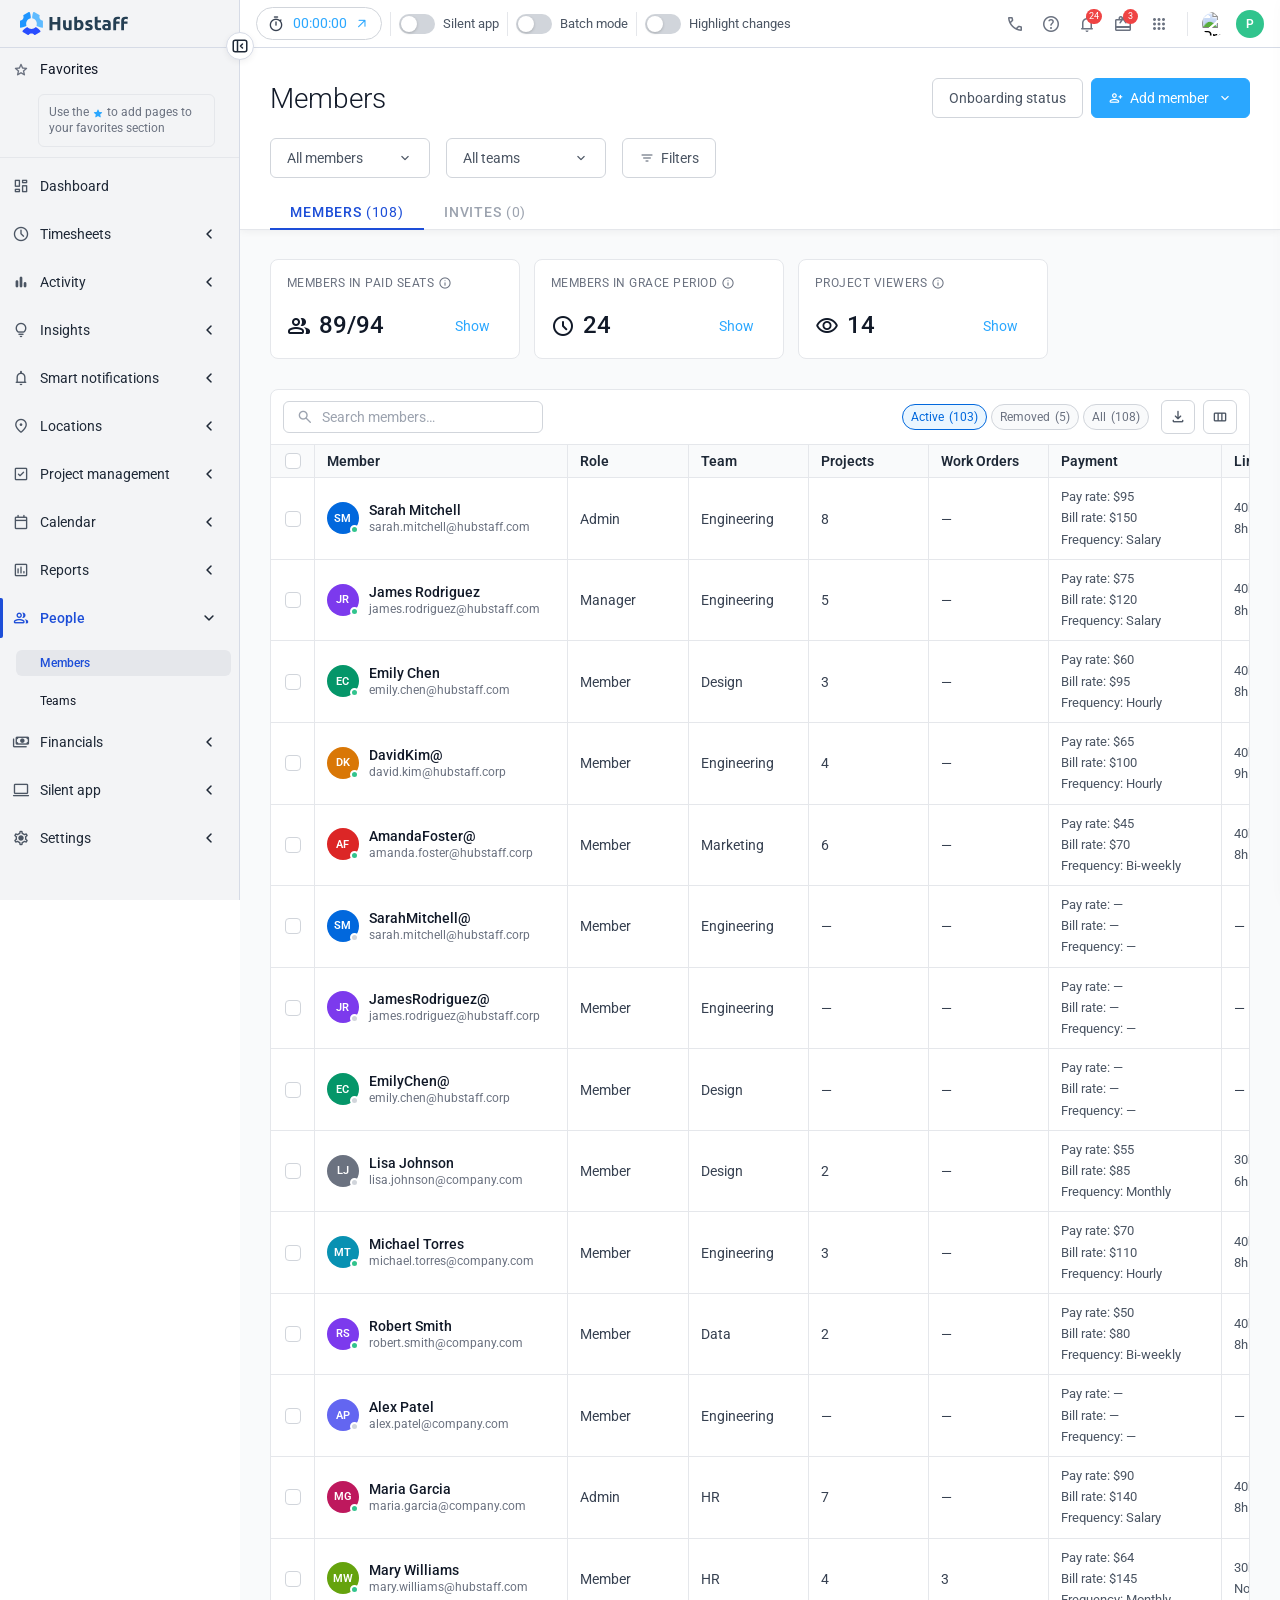
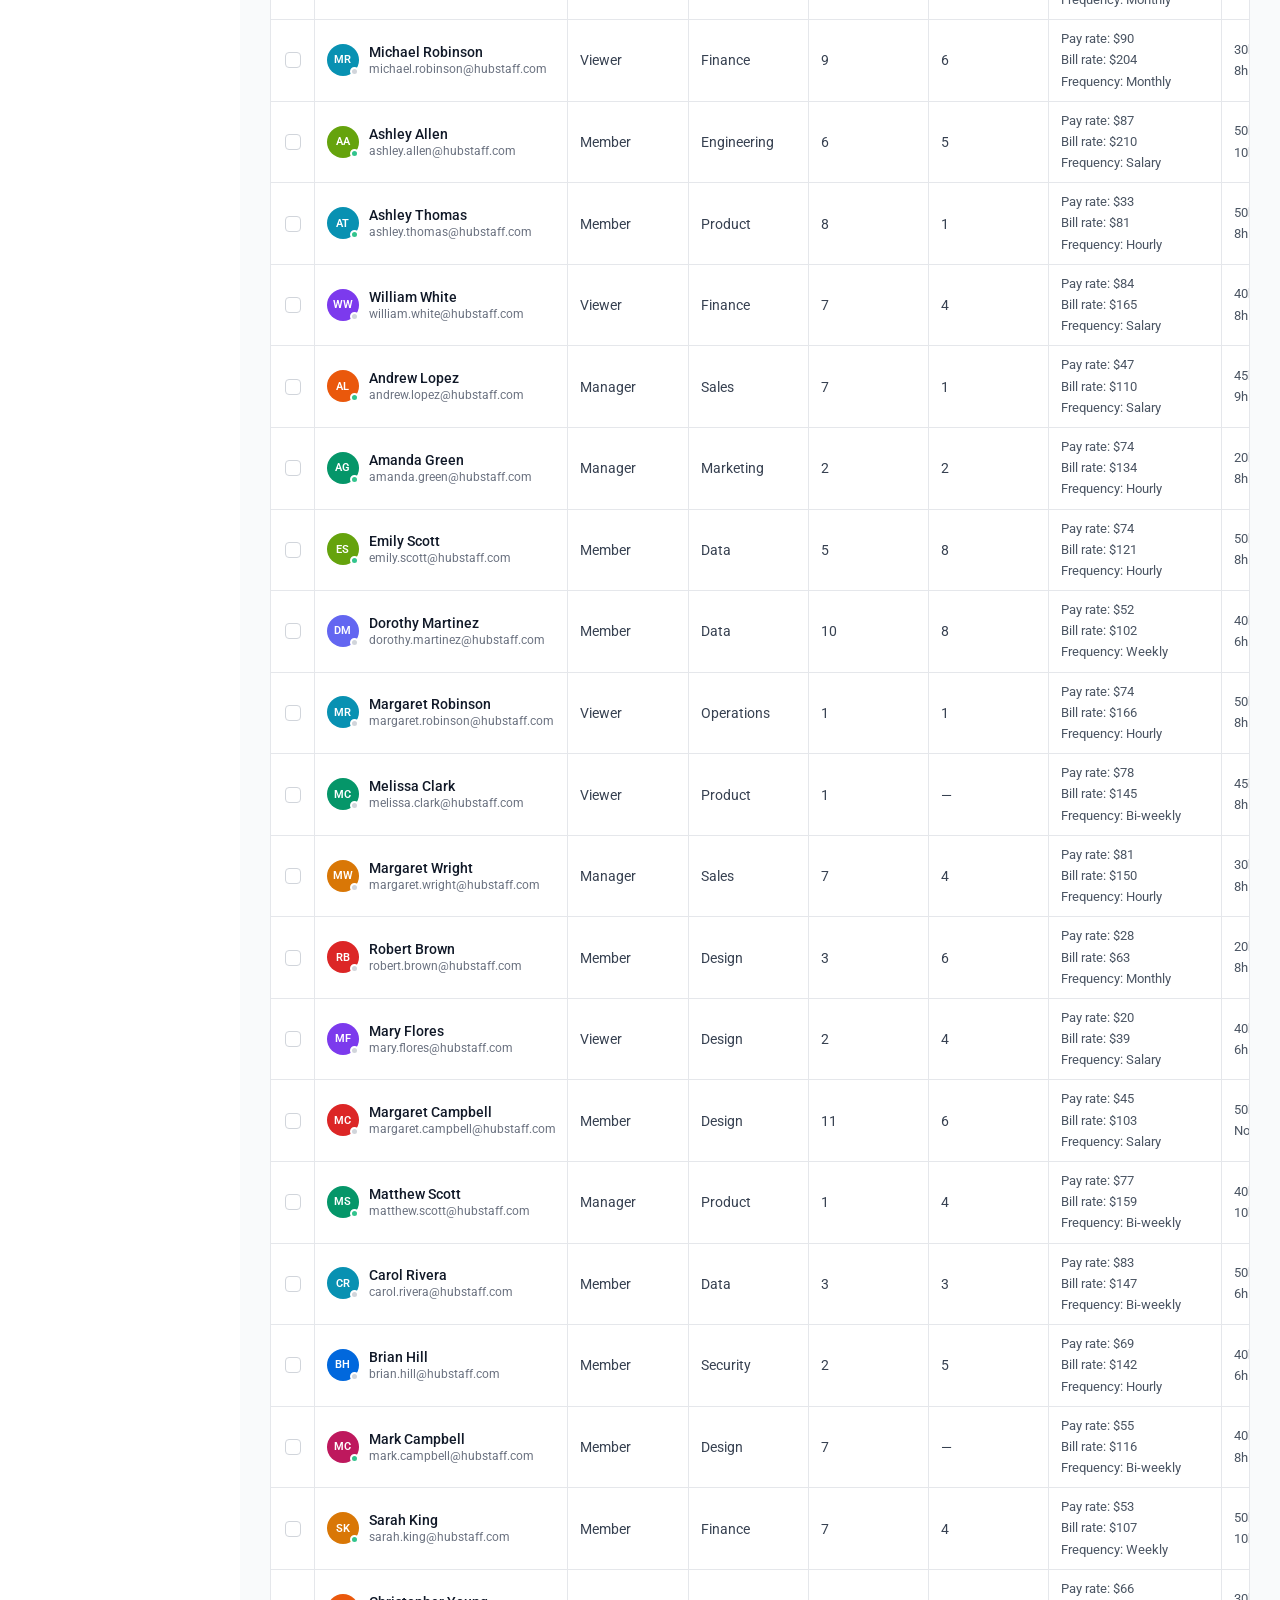
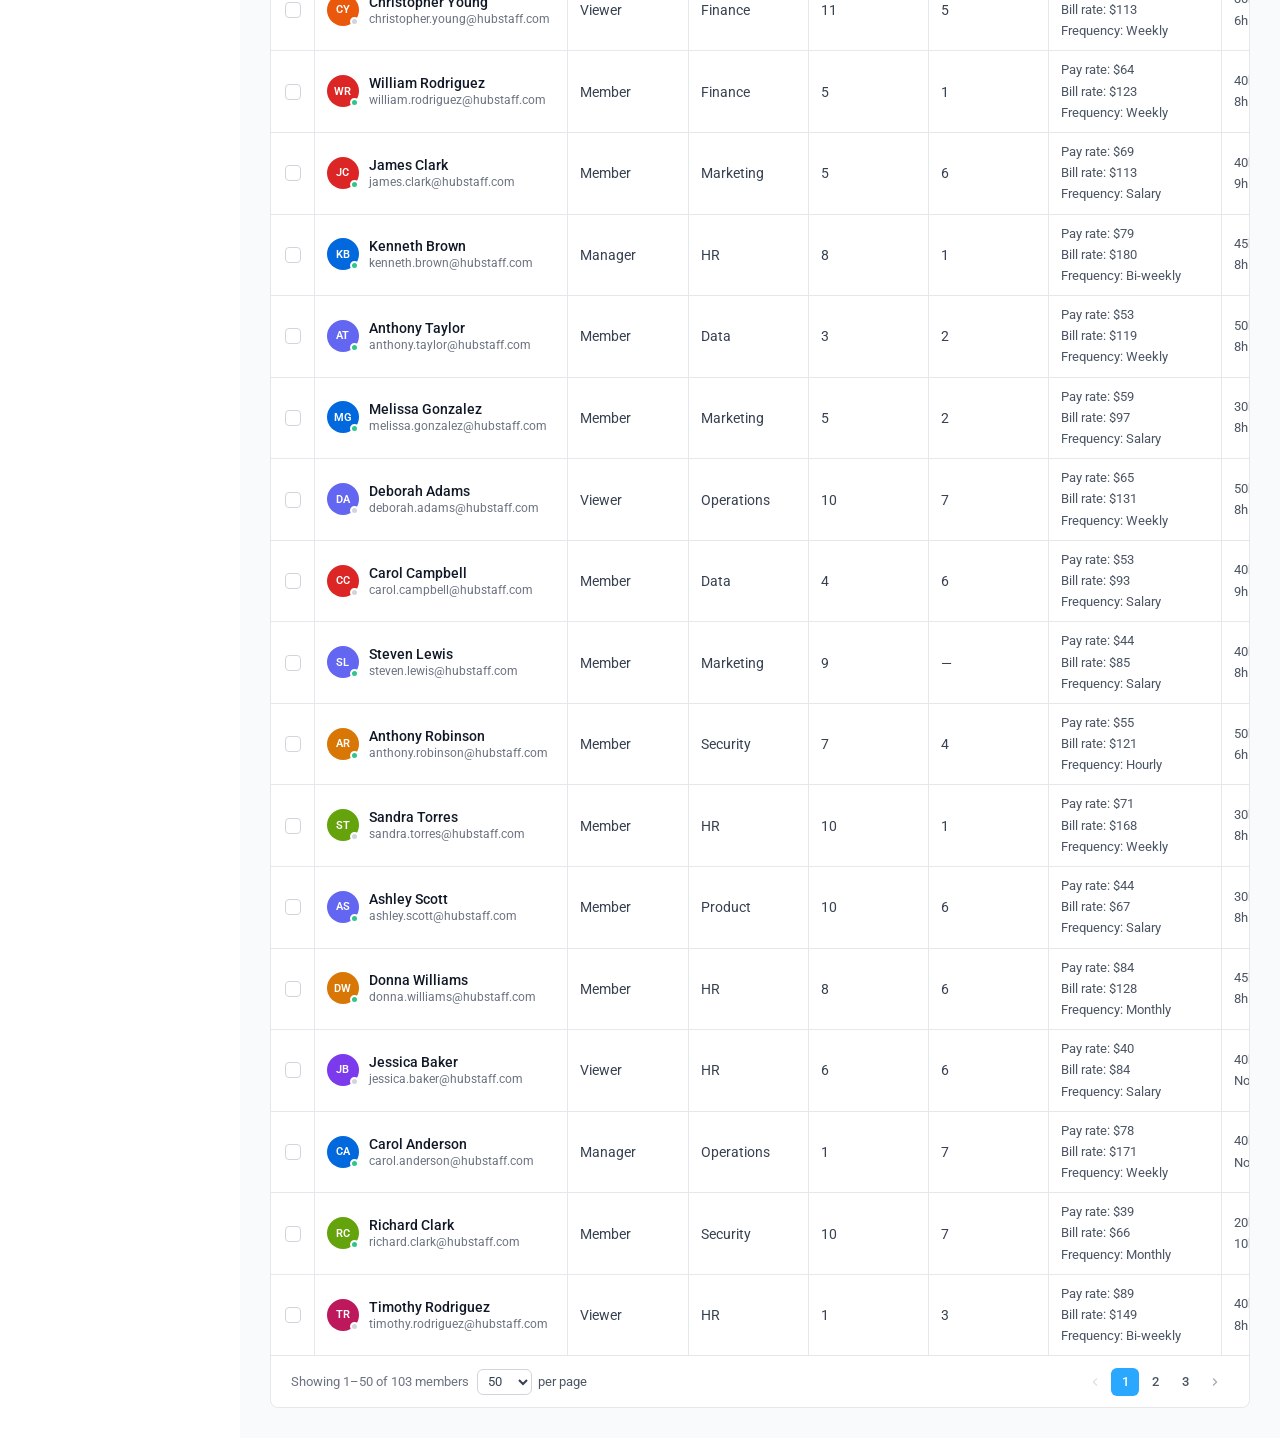
==== mockup/index.html @ 148cf166 "changed summary cards, added batch actions Co-Authored-By: Claude Sonnet 4.6 <noreply@anthropic.com>" ====
<!DOCTYPE html>
<html lang="en">
<head>
  <meta charset="UTF-8" />
  <meta name="viewport" content="width=device-width, initial-scale=1.0" />
  <title>Members — Hubstaff</title>

  <link rel="preconnect" href="https://fonts.googleapis.com" />
  <link rel="preconnect" href="https://fonts.gstatic.com" crossorigin />
  <link href="https://fonts.googleapis.com/css2?family=Roboto:wght@300;400;500;600&display=swap" rel="stylesheet" />
  <link href="https://fonts.googleapis.com/css2?family=Material+Symbols+Rounded:opsz,wght,FILL,GRAD@24,400,0,0&display=swap" rel="stylesheet" />
  <link rel="stylesheet" href="assets/mockup.css?v=4" />
</head>
<body>

<div id="shell-content">

  <!-- ── Page header ──────────────────────────────────────────── -->
  <div class="pg-header">
    <div class="pg-header-top">
      <div>
        <h1 class="pg-title">Members</h1>
      </div>
      <div class="pg-actions-wrap">
        <div class="pg-actions">
          <button class="btn btn--ghost" data-change="Different design — uses a ghost button style (bordered, no fill) instead of a plain text link.">
            Onboarding status
          </button>
          <button class="btn btn--outline-primary" data-change="New — opens a modal to manually merge any two members into one profile.">
            <span class="material-symbols-rounded">merge</span>
            Merge member
          </button>
          <div class="add-member-wrap" id="add-member-wrap" data-change="Redesigned — Invite and Import are now grouped into a single split dropdown instead of two separate buttons.">
            <button class="btn btn--primary" id="add-member-btn" aria-haspopup="true" aria-expanded="false">
              <span class="material-symbols-rounded">person_add</span>
              Add member
              <span class="material-symbols-rounded add-member-chevron">expand_more</span>
            </button>
            <div class="add-member-panel batch-bar__dropdown" id="add-member-panel" hidden>
              <button class="add-member-item batch-bar__item">
                <span class="material-symbols-rounded">person_add</span>
                Invite members
              </button>
              <button class="add-member-item batch-bar__item">
                <span class="material-symbols-rounded">upload</span>
                Import members
              </button>
            </div>
          </div>
        </div>
      </div>
    </div>
    <!-- ── Filters row ──────────────────────────────────────── -->
    <div class="pg-header-filters">
      <div class="pg-filter-wrap" id="member-filter-wrap" data-change-open="New — an &quot;All members&quot; scope selector didn't exist before. We haven't decided if this makes sense yet.">
        <button class="btn btn--ghost pg-filter-select" id="member-filter-btn">
          <span class="pg-filter-label">All members</span>
          <span class="material-symbols-rounded">expand_more</span>
        </button>
        <div class="pg-filter-panel" id="member-filter-panel" hidden></div>
      </div>
      <div class="pg-filter-wrap" id="team-filter-wrap" data-change-open="New — an &quot;All teams&quot; scope selector didn't exist before. We haven't decided if this makes sense yet.">
        <button class="btn btn--ghost pg-filter-select" id="team-filter-btn">
          <span class="pg-filter-label">All teams</span>
          <span class="material-symbols-rounded">expand_more</span>
        </button>
        <div class="pg-filter-panel" id="team-filter-panel" hidden></div>
      </div>
      <button class="btn btn--ghost" id="btn-filters" data-change="Moved — Filters button was previously on the right side of this row. Now sits on the left, next to the scope selectors.">
        <span class="material-symbols-rounded">filter_list</span>
        Filters
        <span class="filter-badge" id="filter-badge" hidden></span>
      </button>
    </div>
    <!-- ── Tabs ──────────────────────────────────────────────── -->
    <div class="tab-bar">
      <button class="tab-bar__item tab-bar__item--active">Members <span class="tab-bar__count" id="tab-members-count">(100)</span></button>
      <button class="tab-bar__item">Invites <span class="tab-bar__count">(0)</span></button>
    </div>
  </div>

  <!-- ── Page body ────────────────────────────────────────────── -->
  <div class="pg-body">

    <!-- ── Summary cards ──────────────────────────────────────── -->
    <div class="summary-row">

      <!-- Members in Paid Seats -->
      <div class="scard scard--stat" id="card-paid-seats" data-change="Redesigned — replaces the old combined Members card. Now split into 3 separate cards: Paid Seats, Grace Period, and Project Viewers.">
        <div class="scard__label">
          MEMBERS IN PAID SEATS
          <button class="scard__label-icon" data-tooltip="Seats you're currently paying for.&#10;Open seats fill when members join and clear at the next pay period.">
            <span class="material-symbols-rounded">info</span>
          </button>
        </div>
        <div class="scard__content">
          <div class="scard__title">
            <span class="material-symbols-rounded scard__icon-sym">people</span>
            <span class="scard__value"><span id="stat-seats-occ">—</span>/<span id="stat-seats-cap">—</span></span>
          </div>
          <button class="scard__action">Show</button>
        </div>
      </div>

      <!-- Members in Grace Period -->
      <div class="scard scard--stat" id="card-grace-period" data-change="New — Silent App members in their 16-day billing window are now surfaced as a dedicated card.">
        <div class="scard__label">
          MEMBERS IN GRACE PERIOD
          <button class="scard__label-icon" data-tooltip="New Silent App members in their 16-day billing window. After that, they become paid seats unless merged or removed.">
            <span class="material-symbols-rounded">info</span>
          </button>
        </div>
        <div class="scard__content">
          <div class="scard__title">
            <span class="material-symbols-rounded scard__icon-sym">access_time</span>
            <span class="scard__value" id="stat-unbilled">—</span>
          </div>
          <button class="scard__action">Show</button>
        </div>
      </div>

      <!-- Project Viewers -->
      <div class="scard scard--stat" id="card-viewers" data-change="New — Project viewers are now surfaced as their own card. They don't count toward the seat limit.">
        <div class="scard__label">
          PROJECT VIEWERS
          <button class="scard__label-icon" data-tooltip="Members with view-only access.&#10;They don't use a paid seat.">
            <span class="material-symbols-rounded">info</span>
          </button>
        </div>
        <div class="scard__content">
          <div class="scard__title">
            <span class="material-symbols-rounded scard__icon-sym">remove_red_eye</span>
            <span class="scard__value" id="stat-viewers">—</span>
          </div>
          <button class="scard__action">Show</button>
        </div>
      </div>

      <div class="scard scard--stat" id="card-merge">
        <div class="scard__label">
          MERGE SUGGESTIONS
          <button class="scard__label-icon" data-tooltip="Possible duplicates detected by name or username similarity with Silent App members. Merge within the grace period to avoid extra charges.">
            <span class="material-symbols-rounded">info</span>
          </button>
        </div>
        <div class="scard__content">
          <div class="scard__title">
            <span class="material-symbols-rounded scard__icon-sym">call_merge</span>
            <span class="scard__value" id="stat-merge-count">3</span>
          </div>
          <button class="scard__action">Review</button>
        </div>
      </div>

    </div>

    <!-- ── Inline batch actions (batch mode) ────────────────────── -->
    <div class="batch-inline-wrap" id="batch-inline-wrap" hidden>
      <div class="batch-inline-btn-wrap" id="batch-inline-btn-wrap">
        <button class="btn btn--ghost batch-inline-btn" id="batch-inline-btn" disabled>
          <span id="batch-inline-label">Batch actions</span>
          <span class="material-symbols-rounded">expand_more</span>
        </button>
        <div class="batch-bar__dropdown" id="batch-inline-dropdown" hidden>
          <div class="batch-bar__header">Batch edit members</div>
          <button class="batch-bar__item">Edit pay rate</button>
          <button class="batch-bar__item">Edit bill rate</button>
          <button class="batch-bar__item batch-pay-period-item batch-bar__item--disabled">Edit pay period</button>
          <button class="batch-bar__item">Manage weekly limit</button>
          <button class="batch-bar__item">Manage daily limit</button>
          <button class="batch-bar__item">Disable time tracking</button>
          <button class="batch-bar__item">Enable time tracking</button>
          <button class="batch-bar__item batch-bar__item--destructive">Remove member</button>
        </div>
      </div>
    </div>

    <!-- ── Table ──────────────────────────────────────────────── -->
    <div class="table-card">

      <div class="table-toolbar">
        <div class="toolbar-left">
          <div class="search-box">
            <span class="material-symbols-rounded search-box__ico">search</span>
            <input class="search-box__input" type="text" id="search-input" placeholder="Search members…" />
          </div>
        </div>
        <div class="toolbar-right">
          <button class="table-icon-btn" aria-label="Export" data-tooltip="Export" data-change="Moved — previously a button in the page header alongside other actions. Now lives inside the table toolbar as an icon button.">
            <span class="material-symbols-rounded">download</span>
          </button>
          <div class="col-picker-wrapper" id="col-picker-wrapper">
            <button class="table-icon-btn" id="col-picker-btn" aria-label="Show/hide columns" data-tooltip="Show/hide columns">
              <span class="material-symbols-rounded">view_column</span>
            </button>
            <div class="col-picker-panel" id="col-picker-panel" hidden></div>
            <div class="cp-flyout" id="cp-flyout" hidden></div>
          </div>
        </div>
      </div>

      <!-- ── Batch actions bar ─────────────────────────────────── -->
      <div class="batch-bar" id="batch-bar" hidden>
        <div class="batch-bar__left">
          <span class="batch-bar__pill">
            <span class="batch-bar__pill-text" id="batch-count">0 selected</span>
            <button class="batch-bar__pill-dismiss" id="batch-dismiss" aria-label="Clear selection">
              <span class="material-symbols-rounded">close</span>
            </button>
          </span>
          <button class="batch-bar__select-all" id="batch-select-all">Select all (<span id="batch-total">0</span>)</button>
        </div>
        <div class="batch-bar__right">
          <button class="batch-bar__action">Edit pay rate</button>
          <button class="batch-bar__action">Edit bill rate</button>
          <button class="batch-bar__action">Manage weekly limit</button>
          <div class="batch-bar__more-wrap" id="batch-more-wrap">
            <button class="batch-bar__more-btn" id="batch-more-btn" aria-label="More actions">
              <span class="material-symbols-rounded">more_vert</span>
            </button>
            <div class="batch-bar__dropdown" id="batch-dropdown" hidden>
              <button class="batch-bar__item batch-pay-period-item batch-bar__item--disabled">Edit pay period</button>
              <button class="batch-bar__item">Manage daily limit</button>
              <button class="batch-bar__item">Disable time tracking</button>
              <button class="batch-bar__item">Enable time tracking</button>
              <button class="batch-bar__item batch-bar__item--destructive">Remove member</button>
            </div>
          </div>
        </div>
      </div>

      <div class="table-scroll">
        <table class="mtable">
          <thead id="members-thead"></thead>
          <tbody id="members-tbody"></tbody>
        </table>
      </div>
      <div class="table-footer" id="table-footer"></div>
    </div>

  </div><!-- /.pg-body -->
</div><!-- /#shell-content -->

<!-- ── Merge members modal ─────────────────────────────────────── -->
<div class="modal-backdrop" id="manual-merge-modal" hidden>
  <div class="modal modal--mm" role="dialog" aria-modal="true" aria-labelledby="mm-title">

    <div class="modal__header">
      <h2 class="modal__title" id="mm-title">Merge members</h2>
      <button class="modal__close" id="mm-close" aria-label="Close">
        <span class="material-symbols-rounded">close</span>
      </button>
    </div>

    <div class="mm__body">

      <!-- Selectors row -->
      <div class="mm__grid">

        <div class="mm__col" id="mm-source-col">
          <div class="mm__col-label">Merge from</div>
          <div class="mm__select-wrap">
            <div class="mm__select" id="mm-source-select" role="button" tabindex="0">
              <span class="mm__select-val" id="mm-source-val">Select member</span>
              <span class="material-symbols-rounded mm__chevron">keyboard_arrow_down</span>
            </div>
            <div class="mm-dropdown" id="mm-source-dropdown" hidden>
              <div class="mm-search-wrap">
                <span class="material-symbols-rounded">search</span>
                <input class="mm-search" type="text" id="mm-source-search" placeholder="Search members…" autocomplete="off" />
              </div>
              <div class="mm-list" id="mm-source-list"></div>
            </div>
          </div>
          <p class="mm__col-helper">Only Silent accounts can be merged to another account.</p>
        </div>

        <div class="mm__grid-spacer" aria-hidden="true"></div>

        <div class="mm__col mm__col--locked" id="mm-dest-col">
          <div class="mm__col-label">Merge to</div>
          <div class="mm__select-wrap">
            <div class="mm__select mm__select--locked" id="mm-dest-select" role="button" tabindex="-1">
              <span class="mm__select-val" id="mm-dest-val">Select member</span>
              <span class="mm__spinner" id="mm-dest-spinner" hidden></span>
              <span class="material-symbols-rounded mm__chevron" id="mm-dest-chevron">keyboard_arrow_down</span>
            </div>
            <div class="mm-dropdown" id="mm-dest-dropdown" hidden>
              <div class="mm-search-wrap">
                <span class="material-symbols-rounded">search</span>
                <input class="mm-search" type="text" id="mm-dest-search" placeholder="Search members…" autocomplete="off" />
              </div>
              <div class="mm-list" id="mm-dest-list"></div>
            </div>
          </div>
          <p class="mm__col-helper">Only members eligible for merging are shown.</p>
        </div>

      </div><!-- /.mm__grid -->

      <!-- Shared height container: explanation text sits in flow; cards overlay absolutely -->
      <div class="mm__content-area" id="mm-content-area">

        <!-- Each column holds its own slot + card; arrow always visible between them -->
        <div class="mm__slot-area">
          <div class="mm__card-col">
            <div class="mm__slot mm__slot--src" id="mm-src-slot">
              <span class="material-symbols-rounded mm__slot-icon">no_accounts</span>
              <span class="mm__slot-label">Duplicate member</span>
              <span class="mm__slot-sublabel">(to be removed)</span>
            </div>
            <div class="mm__card" id="mm-src-card" hidden>
              <div class="mm__card-top">
                <div class="mm__card-inner">
                  <div class="avatar mm__avatar" id="mm-src-avatar"></div>
                  <div class="mm__card-info">
                    <span class="mm__card-name" id="mm-src-name"></span>
                    <span class="mm__card-email" id="mm-src-email"></span>
                  </div>
                </div>
                <span class="pill mm__card-pill" id="mm-src-pill"></span>
              </div>
              <div class="mm__card-divider"></div>
              <div class="mm__card-meta" id="mm-src-meta"></div>
            </div>
          </div>
          <div class="mm__arrow" aria-hidden="true">
            <span class="material-symbols-rounded">arrow_forward</span>
          </div>
          <div class="mm__card-col">
            <div class="mm__slot mm__slot--dst" id="mm-dst-slot">
              <span class="material-symbols-rounded mm__slot-icon">account_circle</span>
              <span class="mm__slot-label">Main profile</span>
              <span class="mm__slot-sublabel">(kept after merge)</span>
            </div>
            <div class="mm__card" id="mm-dst-card" hidden>
              <div class="mm__card-top">
                <div class="mm__card-inner">
                  <div class="avatar mm__avatar" id="mm-dst-avatar"></div>
                  <div class="mm__card-info">
                    <span class="mm__card-name" id="mm-dst-name"></span>
                    <span class="mm__card-email" id="mm-dst-email"></span>
                  </div>
                </div>
                <span class="pill mm__card-pill" id="mm-dst-pill"></span>
              </div>
              <div class="mm__card-divider"></div>
              <div class="mm__card-meta" id="mm-dst-meta"></div>
            </div>
          </div>
        </div><!-- /.mm__slot-area -->

        <!-- Copy: always visible -->
        <div class="mm__copy-divider"></div>
        <p class="mm__expl-title">Merging combines two profiles into one.</p>
        <ul class="mm__expl-list">
          <li>
            <span class="material-symbols-rounded">check_circle</span>
            All historical data moves to the main profile.
          </li>
          <li>
            <span class="material-symbols-rounded">check_circle</span>
            The duplicate profile is permanently deleted.
          </li>
          <li>
            <span class="material-symbols-rounded">check_circle</span>
            This can't be undone and may take up to 24 hours.
          </li>
        </ul>

      </div><!-- /.mm__content-area -->


    </div>

    <div class="modal__footer">
      <button class="btn btn--link-primary" id="mm-learn-more">Learn more</button>
      <div class="mm__footer-right">
        <button class="btn btn--ghost" id="mm-cancel">Cancel</button>
        <button class="btn btn--amber" id="mm-confirm" disabled>
          <span class="material-symbols-rounded">check</span>
          Merge and delete duplicate
        </button>
      </div>
    </div>

  </div>
</div>

<!-- ── Merge suggestions modal ─────────────────────────────────── -->
<div class="modal-backdrop" id="merge-modal" hidden>
  <div class="modal modal--ms" role="dialog" aria-modal="true" aria-labelledby="ms-title">

    <div class="modal__header">
      <div>
        <h2 class="modal__title" id="ms-title">Merge suggestions</h2>
        <p class="modal__counter" id="modal-counter"></p>
      </div>
      <button class="modal__close" id="modal-close" aria-label="Close">
        <span class="material-symbols-rounded">close</span>
      </button>
    </div>

    <!-- ── List view ──────────────────────────────────────────── -->
    <div id="ms-list-view">
      <p class="ms-description">Possible duplicates detected by name or username similarity with Silent App members.<br>Merging within the 16-day grace period avoids extra billing charges.</p>
      <div class="ms-list" id="ms-list"></div>
      <div class="modal__footer ms-list-footer">
        <button class="btn btn--ghost" id="ms-close-btn">Close</button>
      </div>
    </div>

    <!-- ── Detail view ────────────────────────────────────────── -->
    <div id="ms-detail-view" hidden>
      <div class="mm__grid" style="margin-bottom:8px">
        <div style="flex:1"><div class="mm__col-label">Merge from</div></div>
        <div style="flex-shrink:0;width:56px"></div>
        <div style="flex:1"><div class="mm__col-label">Merge to</div></div>
      </div>
      <div class="mm__slot-area">
        <div class="mm__card-col">
          <div class="mm__card mm__card--dim">
            <div class="mm__card-top">
              <div class="mm__card-inner">
                <div class="avatar mm__avatar" id="ms-src-avatar"></div>
                <div class="mm__card-info">
                  <span class="mm__card-name" id="src-name"></span>
                  <span class="mm__card-email" id="src-email"></span>
                </div>
              </div>
              <span class="pill mm__card-pill" id="ms-src-pill"></span>
            </div>
            <div class="mm__card-divider"></div>
            <div class="mm__card-meta" id="ms-src-meta"></div>
          </div>
        </div>
        <div class="mm__arrow" aria-hidden="true">
          <span class="material-symbols-rounded">arrow_forward</span>
        </div>
        <div class="mm__card-col">
          <div class="mm__card">
            <div class="mm__card-top">
              <div class="mm__card-inner">
                <div class="avatar mm__avatar" id="dest-avatar"></div>
                <div class="mm__card-info">
                  <span class="mm__card-name" id="dest-name"></span>
                  <span class="mm__card-email" id="dest-email"></span>
                </div>
              </div>
              <span class="pill mm__card-pill" id="ms-dst-pill"></span>
            </div>
            <div class="mm__card-divider"></div>
            <div class="mm__card-meta" id="ms-dst-meta"></div>
          </div>
        </div>
      </div>
      <div class="mm__copy-divider"></div>
      <p class="mm__expl-title">Merging combines two profiles into one.</p>
      <ul class="mm__expl-list">
        <li>
          <span class="material-symbols-rounded">check_circle</span>
          All historical data moves to the main profile.
        </li>
        <li>
          <span class="material-symbols-rounded">check_circle</span>
          The duplicate profile is permanently deleted.
        </li>
        <li>
          <span class="material-symbols-rounded">check_circle</span>
          This can't be undone and may take up to 24 hours.
        </li>
      </ul>
      <div class="modal__footer">
        <button class="btn btn--ghost" id="ms-back-btn">
          <span class="material-symbols-rounded">arrow_back</span>
          Back
        </button>
        <div class="ms-detail-footer-right">
          <button class="btn btn--ghost" id="btn-ignore">
            <span class="material-symbols-rounded">close</span>
            Ignore suggestion
          </button>
          <button class="btn btn--amber" id="btn-merge">
            <span class="material-symbols-rounded">check</span>
            Merge and delete duplicate
          </button>
        </div>
      </div>
    </div>

  </div>
</div>

<!-- ── Filters drawer ──────────────────────────────────────────── -->
<div class="drawer-overlay" id="filters-overlay" hidden></div>
<div class="drawer" id="filters-drawer" hidden role="dialog" aria-labelledby="drawer-title">

  <div class="drawer__header">
    <span class="drawer__title" id="drawer-title">Filters</span>
    <button class="modal__close" id="filters-drawer-close" aria-label="Close filters">
      <span class="material-symbols-rounded">close</span>
    </button>
  </div>

  <div class="drawer__body">

    <!-- Organization -->
    <div class="drawer__section">
      <h3 class="drawer__section-title">Organization</h3>

      <!-- Static fields -->
      <div class="drawer__field">
        <span class="drawer__field-label">Role</span>
        <div class="drawer__select-wrap">
          <select class="drawer__select drawer__select--static" disabled><option>All</option></select>
          <span class="material-symbols-rounded">keyboard_arrow_down</span>
        </div>
      </div>
      <div class="drawer__field">
        <span class="drawer__field-label">Projects / Work Orders</span>
        <div class="drawer__select-wrap">
          <select class="drawer__select drawer__select--static" disabled><option>All</option></select>
          <span class="material-symbols-rounded">keyboard_arrow_down</span>
        </div>
      </div>

      <!-- Billing Status — interactive -->
      <div class="drawer__field">
        <span class="drawer__field-label">Billing Status</span>
        <div class="drawer__select-wrap">
          <select class="drawer__select" id="drawer-billing-select">
            <option value="">All</option>
            <option value="paid">Paid seat</option>
            <option value="grace_period">Grace period</option>
            <option value="viewer">Project viewer (no seat)</option>
          </select>
          <span class="material-symbols-rounded">keyboard_arrow_down</span>
        </div>
      </div>

      <!-- Account Type — interactive -->
      <div class="drawer__field">
        <span class="drawer__field-label">Account Type</span>
        <div class="drawer__select-wrap">
          <select class="drawer__select" id="drawer-account-type-select">
            <option value="">All</option>
            <option value="silent">Silent</option>
            <option value="standard">Standard</option>
            <option value="scim">SCIM</option>
            <option value="sso">SSO</option>
          </select>
          <span class="material-symbols-rounded">keyboard_arrow_down</span>
        </div>
      </div>

      <div class="drawer__field">
        <div class="drawer__field-label-row">
          <span class="drawer__field-label">Department</span>
          <span class="drawer__field-badge">HS People Beta</span>
        </div>
        <div class="drawer__select-wrap">
          <select class="drawer__select drawer__select--static" disabled><option>All</option></select>
          <span class="material-symbols-rounded">keyboard_arrow_down</span>
        </div>
      </div>
      <div class="drawer__field">
        <span class="drawer__field-label">Account Creation</span>
        <div class="drawer__select-wrap">
          <select class="drawer__select drawer__select--static" disabled><option>All</option></select>
          <span class="material-symbols-rounded">keyboard_arrow_down</span>
        </div>
      </div>
      <div class="drawer__field">
        <span class="drawer__field-label">Apps</span>
        <div class="drawer__select-wrap">
          <select class="drawer__select drawer__select--static" disabled><option>All</option></select>
          <span class="material-symbols-rounded">keyboard_arrow_down</span>
        </div>
      </div>
    </div>

    <!-- Location -->
    <div class="drawer__section">
      <h3 class="drawer__section-title">Location</h3>
      <div class="drawer__field">
        <span class="drawer__field-label">Work Country / Region</span>
        <div class="drawer__select-wrap">
          <select class="drawer__select drawer__select--static" disabled><option>All</option></select>
          <span class="material-symbols-rounded">keyboard_arrow_down</span>
        </div>
      </div>
      <div class="drawer__field">
        <span class="drawer__field-label">Work State / Province</span>
        <div class="drawer__select-wrap">
          <select class="drawer__select drawer__select--static" disabled><option>All</option></select>
          <span class="material-symbols-rounded">keyboard_arrow_down</span>
        </div>
      </div>
      <div class="drawer__field">
        <span class="drawer__field-label">Home Country / Region</span>
        <div class="drawer__select-wrap">
          <select class="drawer__select drawer__select--static" disabled><option>All</option></select>
          <span class="material-symbols-rounded">keyboard_arrow_down</span>
        </div>
      </div>
      <div class="drawer__field">
        <span class="drawer__field-label">Home State / Province</span>
        <div class="drawer__select-wrap">
          <select class="drawer__select drawer__select--static" disabled><option>All</option></select>
          <span class="material-symbols-rounded">keyboard_arrow_down</span>
        </div>
      </div>
    </div>

    <!-- Employment -->
    <div class="drawer__section">
      <h3 class="drawer__section-title">Employment</h3>
      <div class="drawer__field">
        <span class="drawer__field-label">Employment Type</span>
        <div class="drawer__select-wrap">
          <select class="drawer__select drawer__select--static" disabled><option>All</option></select>
          <span class="material-symbols-rounded">keyboard_arrow_down</span>
        </div>
      </div>
      <div class="drawer__field">
        <span class="drawer__field-label">Date Added</span>
        <div class="drawer__date-input drawer__date-input--static">
          <span class="drawer__date-placeholder">All time</span>
          <span class="material-symbols-rounded">calendar_today</span>
        </div>
      </div>
      <div class="drawer__field">
        <span class="drawer__field-label">Date Removed</span>
        <div class="drawer__date-input drawer__date-input--static">
          <span class="drawer__date-placeholder">All time</span>
          <span class="material-symbols-rounded">calendar_today</span>
        </div>
      </div>
      <div class="drawer__field">
        <span class="drawer__field-label">Time Tracking Status</span>
        <div class="drawer__select-wrap">
          <select class="drawer__select drawer__select--static" disabled><option>All</option></select>
          <span class="material-symbols-rounded">keyboard_arrow_down</span>
        </div>
      </div>
      <div class="drawer__field">
        <span class="drawer__field-label">Currency</span>
        <div class="drawer__select-wrap">
          <select class="drawer__select drawer__select--static" disabled><option>All</option></select>
          <span class="material-symbols-rounded">keyboard_arrow_down</span>
        </div>
      </div>
    </div>

  </div>

  <div class="drawer__footer">
    <button class="btn btn--primary">Apply filters</button>
    <button class="btn btn--ghost" id="filters-drawer-clear">Clear filters</button>
  </div>

</div>

<!-- ── Toast ───────────────────────────────────────────────────── -->
<div class="toast" id="toast" hidden>
  <span class="material-symbols-rounded toast__icon">check_circle</span>
  <span id="toast-text"></span>
</div>

<script src="assets/hubstaff-shell.js"></script>
<script>
  HubstaffShell.init({ activeItem: 'people', activeSubItem: 'Members', logoHref: '#' });
  document.body.classList.add('hs-expanded');
</script>
<script src="assets/members-data.js?v=2"></script>
<script src="assets/mockup.js?v=4"></script>

<!-- ── Filters drawer wiring ────────────────────────────────────── -->
<script>
(function () {
  const drawer   = document.getElementById('filters-drawer');
  const overlay  = document.getElementById('filters-overlay');
  const openBtn  = document.getElementById('btn-filters');
  const closeBtn = document.getElementById('filters-drawer-close');

  function openDrawer()  { drawer.hidden = false; overlay.hidden = false; }
  function closeDrawer() { drawer.hidden = true;  overlay.hidden = true;  }

  openBtn.addEventListener('click', openDrawer);
  closeBtn.addEventListener('click', closeDrawer);
  overlay.addEventListener('click', closeDrawer);
  document.addEventListener('keydown', e => { if (e.key === 'Escape') closeDrawer(); });
})();
</script>

<!-- ── Highlight changes — remove this script + CSS block to disable ────── -->
<div class="highlight-tooltip" id="highlight-tooltip" hidden></div>
<script id="highlight-changes">
(function () {
  const tooltip = document.getElementById('highlight-tooltip');

  // ── Toggle ──────────────────────────────────────────────────────
  const toggleEl = document.createElement('div');
  toggleEl.className = 'silent-toggle';
  toggleEl.setAttribute('role', 'switch');
  toggleEl.setAttribute('aria-checked', 'false');
  toggleEl.setAttribute('aria-label', 'Highlight changes');
  toggleEl.setAttribute('tabindex', '0');
  toggleEl.innerHTML = '<div class="silent-toggle__track"><div class="silent-toggle__thumb"></div></div><span class="silent-toggle__label">Highlight changes</span>';

  function applyToggle(on) {
    toggleEl.classList.toggle('is-on', on);
    toggleEl.setAttribute('aria-checked', String(on));
    document.body.classList.toggle('highlight-mode', on);
    if (!on) tooltip.hidden = true;
  }

  toggleEl.addEventListener('click', () => applyToggle(!toggleEl.classList.contains('is-on')));
  toggleEl.addEventListener('keydown', e => {
    if (e.key === 'Enter' || e.key === ' ') { e.preventDefault(); applyToggle(!toggleEl.classList.contains('is-on')); }
  });

  // Inject next to the Silent app toggle
  const topbarLeft = document.querySelector('#hs-topbar .hs-topbar-left');
  if (topbarLeft) {
    const divider = document.createElement('div');
    divider.className = 'hs-topbar-divider';
    topbarLeft.appendChild(divider);
    topbarLeft.appendChild(toggleEl);
  }

  // ── Tooltip ─────────────────────────────────────────────────────
  document.addEventListener('mousemove', e => {
    if (!document.body.classList.contains('highlight-mode')) return;
    const target = e.target.closest('[data-change], [data-change-open]');
    if (!target) { tooltip.hidden = true; return; }

    if (target.dataset.changeOpen !== undefined) {
      tooltip.innerHTML = `<span class="highlight-tooltip__title">Still figuring this out</span>${target.dataset.changeOpen}`;
    } else {
      tooltip.textContent = target.dataset.change;
    }
    tooltip.hidden = false;

    const pad = 14;
    const tw = tooltip.offsetWidth;
    const th = tooltip.offsetHeight;
    let x = e.clientX + pad;
    let y = e.clientY + pad;
    if (x + tw > window.innerWidth - 8)  x = e.clientX - tw - pad;
    if (y + th > window.innerHeight - 8) y = e.clientY - th - pad;
    tooltip.style.left = x + 'px';
    tooltip.style.top  = y + 'px';
  });

  document.addEventListener('mouseleave', () => { tooltip.hidden = true; });
})();
</script>

<!-- ── Batch mode toggle ────────────────────────────────────────── -->
<script>
(function () {

  // ── CSS ──────────────────────────────────────────────────────────
  const style = document.createElement('style');
  style.textContent = `
    .batch-inline-wrap {
      padding: 0 0 20px;
    }
    .batch-inline-btn-wrap {
      position: relative;
      display: inline-block;
    }
    .batch-inline-btn[disabled] {
      opacity: .45;
      cursor: not-allowed;
      pointer-events: none;
    }
    .batch-inline-btn-wrap .batch-bar__dropdown {
      left: 0;
      right: auto;
    }
    .batch-bar__header {
      padding: 8px 16px 4px;
      font-size: 11px;
      font-weight: 600;
      letter-spacing: .04em;
      text-transform: uppercase;
      color: #6b7280;
    }
    .batch-bar__item--disabled {
      color: #9ca3af;
      cursor: default;
    }
    .batch-bar__item--disabled:hover { background: transparent; }
    /* Allow tooltips to escape the dropdown bounds */
    .batch-bar__dropdown { overflow: visible; }
    .batch-bar__header { border-radius: 6px 6px 0 0; }
    .batch-bar__item:last-child { border-radius: 0 0 6px 6px; }
    /* Tooltip for disabled dropdown items — appears to the right */
    .batch-bar__dropdown .has-tooltip::before {
      bottom: auto;
      top: 50%;
      transform: translateY(-50%);
      left: calc(100% + 8px);
      right: auto;
      max-width: 200px;
      text-align: left;
      white-space: normal;
    }
  `;
  document.head.appendChild(style);

  // ── Toggle element ────────────────────────────────────────────────
  const batchToggleEl = document.createElement('div');
  batchToggleEl.className = 'silent-toggle';
  batchToggleEl.setAttribute('role', 'switch');
  batchToggleEl.setAttribute('aria-checked', 'false');
  batchToggleEl.setAttribute('aria-label', 'Batch mode');
  batchToggleEl.setAttribute('tabindex', '0');
  batchToggleEl.innerHTML = '<div class="silent-toggle__track"><div class="silent-toggle__thumb"></div></div><span class="silent-toggle__label">Batch mode</span>';

  const topbarLeft = document.querySelector('#hs-topbar .hs-topbar-left');
  if (topbarLeft) {
    const divider = document.createElement('div');
    divider.className = 'hs-topbar-divider';
    const highlightToggle = topbarLeft.querySelector('[aria-label="Highlight changes"]');
    if (highlightToggle) {
      // Reuse the divider Highlight changes already inserted; place batch toggle
      // before it, then add a fresh divider between batch and highlight.
      topbarLeft.insertBefore(batchToggleEl, highlightToggle);
      topbarLeft.insertBefore(divider, highlightToggle);
    } else {
      topbarLeft.appendChild(divider);
      topbarLeft.appendChild(batchToggleEl);
    }
  }

  // ── Refs ──────────────────────────────────────────────────────────
  const inlineWrap  = document.getElementById('batch-inline-wrap');
  const inlineBtn   = document.getElementById('batch-inline-btn');
  const inlineLabel = document.getElementById('batch-inline-label');
  const inlineDD    = document.getElementById('batch-inline-dropdown');
  const batchBar    = document.getElementById('batch-bar');

  function isOn() { return batchToggleEl.classList.contains('is-on'); }

  function selectedCount() {
    return [...document.querySelectorAll('.row-cb')].filter(c => c.checked).length;
  }

  function syncInlineBtn() {
    const n = selectedCount();
    inlineBtn.disabled = n === 0;
    inlineLabel.textContent = n > 0 ? `${n} selected` : 'Batch actions';
    if (n === 0) inlineDD.hidden = true;
  }

  function syncPayPeriod() {
    const n = selectedCount();
    const tooMany = n > 5;
    document.querySelectorAll('.batch-pay-period-item').forEach(btn => {
      btn.classList.toggle('batch-bar__item--disabled', tooMany || n === 0);
      btn.classList.toggle('has-tooltip', tooMany);
      if (tooMany) {
        btn.dataset.tooltip = 'Select 5 or fewer members to bulk edit pay periods';
      } else {
        delete btn.dataset.tooltip;
      }
    });
  }

  // ── Mode switch ───────────────────────────────────────────────────
  function applyBatchMode(on) {
    batchToggleEl.classList.toggle('is-on', on);
    batchToggleEl.setAttribute('aria-checked', String(on));

    if (on) {
      inlineWrap.hidden = false;
      if (!batchBar.hidden) batchBar.hidden = true; // suppress if currently visible
      syncInlineBtn();
      syncPayPeriod();
    } else {
      inlineWrap.hidden = true;
      inlineDD.hidden = true;
      inlineBtn.disabled = true;
      // Restore bar if there are active selections
      if (selectedCount() > 0) batchBar.hidden = false;
    }
  }

  batchToggleEl.addEventListener('click', () => applyBatchMode(!isOn()));
  batchToggleEl.addEventListener('keydown', e => {
    if (e.key === 'Enter' || e.key === ' ') { e.preventDefault(); applyBatchMode(!isOn()); }
  });

  // ── Sync on checkbox changes ──────────────────────────────────────
  // Runs in bubble phase, after mockup.js's per-element listeners have fired.
  document.addEventListener('change', e => {
    if (e.target.id !== 'check-all' && !e.target.classList.contains('row-cb')) return;
    syncPayPeriod();
    if (!isOn()) return;
    if (!batchBar.hidden) batchBar.hidden = true; // keep suppressed
    syncInlineBtn();
  });

  // Re-sync when the table re-renders (page change / filter) — checkboxes reset
  new MutationObserver(() => {
    syncPayPeriod();
    if (!isOn()) return;
    syncInlineBtn();
  }).observe(document.getElementById('members-tbody'), { childList: true });

  // ── Inline dropdown toggle ────────────────────────────────────────
  inlineBtn.addEventListener('click', e => {
    e.stopPropagation();
    if (inlineBtn.disabled) return;
    inlineDD.hidden = !inlineDD.hidden;
  });

  document.addEventListener('click', e => {
    if (!document.getElementById('batch-inline-btn-wrap')?.contains(e.target)) {
      inlineDD.hidden = true;
    }
  });

})();
</script>
</body>
</html>
---- mockup/assets/mockup.css ----
/* ── Members page — mockup.css ──────────────────────────────────
   Design tokens from Reassign Time project.
──────────────────────────────────────────────────────────────── */

:root {
  --white: #fff;
  --gray-50: #f9fafb;
  --gray-100: #f3f4f6;
  --gray-200: #e5e7eb;
  --gray-300: #d1d5db;
  --gray-400: #9ca3af;
  --gray-500: #6b7280;
  --gray-600: #4b5563;
  --gray-700: #374151;
  --gray-800: #1f2937;
  --gray-900: #111928;
  --primary-500: #2aa7ff;
  --danger: #c81e1e;
  --shadow: 0 24px 64px rgba(17, 25, 40, 0.24);
}

*, *::before, *::after { box-sizing: border-box; }
body {
  margin: 0;
  font-family: Roboto, -apple-system, BlinkMacSystemFont, "Segoe UI", sans-serif;
}
button, input, select, textarea {
  font-family: inherit;
}
button { cursor: pointer; }
.material-symbols-rounded { font-size: 18px; line-height: 1; vertical-align: middle; }

/* ── Layout ───────────────────────────────────────────────────── */
#shell-content {
  display: flex;
  flex-direction: column;
  min-height: calc(100vh - 48px);
  background: var(--gray-50);
}

/* ── Page header ──────────────────────────────────────────────── */
.pg-header {
  background: var(--white);
  box-shadow: 0 1px 0 var(--gray-200), 0 2px 8px rgba(17, 25, 40, 0.06);
  display: flex;
  flex-direction: column;
}
.pg-header-top {
  display: flex;
  align-items: center;
  justify-content: space-between;
  padding: 30px 30px 20px;
}
.pg-title {
  font-size: 28px;
  font-weight: 300;
  color: var(--gray-900);
  margin: 0;
}
.pg-actions {
  display: flex;
  gap: 8px;
  align-items: center;
}
.pg-actions-wrap {
  display: flex;
  flex-direction: column;
  align-items: flex-end;
  gap: 6px;
}
.pg-header-filters {
  display: flex;
  align-items: center;
  gap: 16px;
  padding: 0 30px 16px;
}
.pg-filter-wrap {
  position: relative;
}
.pg-filter-select {
  min-width: 160px;
  justify-content: space-between;
}
.pg-filter-panel {
  position: absolute;
  left: 0;
  top: calc(100% + 5px);
  min-width: 200px;
  max-height: 280px;
  overflow-y: auto;
  background: var(--white);
  border: 1px solid var(--gray-200);
  border-radius: 10px;
  box-shadow: 0 12px 32px rgba(17, 25, 40, 0.14);
  z-index: 400;
  padding: 6px 0;
}
.pg-filter-panel[hidden] { display: none !important; }
.pg-filter-search-wrap {
  display: flex;
  align-items: center;
  gap: 6px;
  padding: 8px 12px 6px;
}
.pg-filter-search-ico { font-size: 16px; color: var(--gray-400); flex-shrink: 0; }
.pg-filter-search-input {
  flex: 1;
  border: none;
  outline: none;
  font-size: 14px;
  font-family: inherit;
  color: var(--gray-700);
  background: none;
}
.pg-filter-search-input::placeholder { color: var(--gray-400); }
.pg-filter-divider { height: 1px; background: var(--gray-100); margin: 2px 0; }
.pg-filter-select-all {
  display: flex;
  align-items: center;
  gap: 8px;
  padding: 8px 14px;
  width: 100%;
  text-align: left;
  background: none;
  border: none;
  font-size: 14px;
  font-family: inherit;
  color: var(--gray-700);
  cursor: pointer;
  white-space: nowrap;
  transition: background 100ms;
}
.pg-filter-select-all:hover { background: var(--gray-50); }
.pg-filter-check-ico { font-size: 20px; flex-shrink: 0; }
.pg-filter-option {
  display: flex;
  align-items: center;
  gap: 8px;
  padding: 8px 14px;
  width: 100%;
  text-align: left;
  background: none;
  border: none;
  font-size: 14px;
  font-family: inherit;
  color: var(--gray-700);
  cursor: pointer;
  white-space: nowrap;
  transition: background 100ms;
}
.pg-filter-option:hover { background: var(--gray-50); }


/* ── Page body ────────────────────────────────────────────────── */
.pg-body {
  padding: 30px;
  min-width: 0; /* flex child: prevent expanding #shell-content beyond viewport width */
}

/* ── Buttons ──────────────────────────────────────────────────── */
.btn {
  display: inline-flex;
  align-items: center;
  gap: 6px;
  padding: 8px 16px;
  height: 40px;
  border-radius: 6px;
  font-size: 14px;
  font-weight: 400;
  border: none;
  transition: background 120ms ease, border-color 120ms ease;
  white-space: nowrap;
}
.btn .material-symbols-rounded { font-size: 16px; }
/* solid / primary */
.btn--primary {
  background: #2aa7ff;
  color: #ffffff;
  border: 1px solid #2aa7ff;
}
.btn--primary:hover { background: #2f8af4; border-color: #2f8af4; }

/* outline / gray-alt */
.btn--ghost {
  background: #ffffff;
  color: #4b5563;
  border: 1px solid #d1d5db;
}
.btn--ghost:hover { background: #f3f4f6; }

/* small — 32px per Figma spec */
.btn--sm { height: 32px; padding: 6px 12px; font-size: 14px; }

/* Filters button — icon slightly lighter than label (per Figma) */
#btn-filters .material-symbols-rounded { color: var(--gray-500); }

/* outline / blue */
.btn--outline-primary {
  background: #ffffff;
  color: var(--primary-500);
  border: 1px solid var(--primary-500);
}
.btn--outline-primary:hover { background: #f0f9ff; }

/* ── Add member split-dropdown ───────────────────────────────── */
.add-member-wrap {
  position: relative;
  flex-shrink: 0;
}
.add-member-chevron {
  font-size: 16px;
  margin-left: 2px;
  transition: transform 160ms ease;
}
.add-member-wrap.is-open .add-member-chevron { transform: rotate(180deg); }

.add-member-panel {
  position: absolute;
  right: 0;
  top: calc(100% + 4px);
  min-width: 200px;
  background: white;
  border: 1px solid #d1d5db;
  border-radius: 6px;
  box-shadow: 0 4px 6px -1px rgba(0,0,0,0.1), 0 2px 4px -2px rgba(0,0,0,0.05);
  z-index: 400;
  overflow: hidden;
}
.add-member-panel[hidden] { display: none !important; }

.add-member-item {
  display: flex;
  align-items: center;
  gap: 8px;
  padding: 12px 16px;
  width: 100%;
  text-align: left;
  background: none;
  border: none;
  border-bottom: 1px solid #e5e7eb;
  font-size: 14px;
  font-family: inherit;
  color: #111827;
  cursor: pointer;
  white-space: nowrap;
  transition: background 100ms;
}
.add-member-item:last-child { border-bottom: none; }
.add-member-item:hover { background: #f9fafb; }
.add-member-item .material-symbols-rounded { font-size: 16px; color: var(--gray-500); }

/* ── Filter badge (corner notification dot) ──────────────────── */
#btn-filters {
  position: relative;
}
.filter-badge {
  position: absolute;
  top: -7px;
  right: -7px;
  min-width: 18px;
  height: 18px;
  border-radius: 9999px;
  background: var(--primary-500);
  color: #ffffff;
  font-size: 11px;
  font-weight: 600;
  line-height: 1;
  padding: 0 5px;
  display: inline-flex;
  align-items: center;
  justify-content: center;
  white-space: nowrap;
  pointer-events: none;
}
.filter-badge[hidden] { display: none !important; }

/* ── Tab bar ──────────────────────────────────────────────────── */
.tab-bar {
  display: flex;
  padding: 0 30px;
}
.tab-bar__item {
  padding: 10px 20px 8px;
  font-size: 14px;
  font-weight: 500;
  color: var(--gray-400);
  text-transform: uppercase;
  letter-spacing: 0.06em;
  background: none;
  border: none;
  border-bottom: 2px solid transparent;
  margin-bottom: -1px;
  cursor: pointer;
  transition: color 120ms;
  white-space: nowrap;
}
.tab-bar__item:hover { color: #1D4ED8; }
.tab-bar__item--active {
  color: #1D4ED8;
  border-bottom-color: #1D4ED8;
}
.tab-bar__count { font-weight: 400; }

/* ── Summary cards ────────────────────────────────────────────── */
.summary-row {
  display: flex;
  align-items: stretch;
  gap: 14px;
  margin-bottom: 30px;
  max-width: 1300px;
}
.scard {
  background: var(--white);
  border: 1px solid var(--gray-200);
  border-radius: 8px;
  padding: 16px;
  display: flex;
  flex-direction: column;
  gap: 10px;
}
.scard--action {
  cursor: default;
}
.scard--action:focus-visible {
  outline: 2px solid var(--primary-500);
  outline-offset: 2px;
}

.scard__label {
  font-size: 12px;
  font-weight: 400;
  color: var(--gray-500);
  text-transform: uppercase;
  letter-spacing: 0.04em;
  white-space: nowrap;
  display: flex;
  align-items: center;
  gap: 4px;
}
.scard__label-icon {
  width: 14px;
  height: 14px;
  border: 0;
  background: transparent;
  color: inherit;
  position: relative;
  display: inline-flex;
  align-items: center;
  justify-content: center;
  padding: 0;
  border-radius: 0;
  cursor: default;
}
.scard__label-icon:hover { background: transparent; color: inherit; }
.scard__label-icon .material-symbols-rounded { font-size: 14px; }
.scard__label-icon::after {
  right: auto;
  left: 50%;
  transform: translateX(-50%);
}
.scard__label-icon::before {
  content: attr(data-tooltip);
  position: absolute;
  bottom: calc(100% + 6px);
  left: 50%;
  transform: translateX(-50%);
  z-index: 200;
  background: var(--gray-900);
  color: var(--white);
  font-size: 12px;
  font-weight: 400;
  white-space: pre-line;
  width: max-content;
  max-width: 240px;
  text-align: center;
  padding: 6px 10px;
  border-radius: 5px;
  pointer-events: none;
  opacity: 0;
  transition: opacity 120ms;
}
.scard__label-icon:hover::before { opacity: 1; }

.scard__content {
  display: flex;
  align-items: center;
  width: 100%;
}

.scard__title {
  display: flex;
  align-items: center;
  gap: 8px;
  flex: 1;
  min-width: 0;
}

.scard__value {
  font-size: 24px;
  font-weight: 500;
  color: var(--gray-900);
  line-height: 1.33;
}

/* ── Status dot (card 2) ──────────────────────────────────────── */
.scard__dot {
  width: 14px;
  height: 14px;
  border-radius: 50%;
  flex-shrink: 0;
}
.scard__dot--green { background: #31C48D; box-shadow: 0 0 0 4px rgba(49,196,141,0.2); }

/* ── Material icon (cards 1 & 3) ──────────────────────────────── */
.scard__icon-sym {
  font-size: 24px;
  color: var(--gray-900);
  flex-shrink: 0;
}

/* ── Warning badge (card 4) ───────────────────────────────────── */
.scard__warn-badge {
  width: 24px;
  height: 24px;
  background: #FDF6B2;
  border-radius: 6px;
  display: flex;
  align-items: center;
  justify-content: center;
  flex-shrink: 0;
}
.scard__warn-badge .material-symbols-rounded {
  font-size: 16px;
  color: #c27803;
}

/* ── Action link — Zone ghost/primary/sm ─────────────────────── */
.scard__action {
  display: inline-flex;
  align-items: center;
  font-size: 14px;
  line-height: 20px;
  font-weight: 400;
  color: #2aa7ff;
  white-space: nowrap;
  flex-shrink: 0;
  height: 32px;
  padding: 0 12px;
  border-radius: 6px;
  border: 1px solid transparent;
  background: transparent;
  cursor: pointer;
  transition: background 120ms ease;
}
.scard__action:hover {
  background: #d4edff;
}

/* ── Stat cards (paid seats / grace period / project viewers) ─── */
.scard--stat {
  width: 250px;
  min-width: 150px;
  max-width: 350px;
  height: 100px;
  gap: 20px;
  flex-shrink: 0;
}
.scard__segment {
  display: flex;
  flex-direction: row;
  align-items: center;
  gap: 10px;
  flex: 0 0 auto;
}
.scard__seg-icon-box {
  width: 40px;
  height: 40px;
  border-radius: 8px;
  background: var(--gray-100);
  display: flex;
  align-items: center;
  justify-content: center;
  flex-shrink: 0;
}
.scard__seg-icon-box .material-symbols-rounded {
  font-size: 24px;
  color: var(--gray-700);
}
.scard__seg-text {
  display: flex;
  flex-direction: column;
  gap: 0;
}
.scard__seg-value {
  font-size: 24px;
  font-weight: 500;
  color: var(--gray-900);
  line-height: 1.2;
}
.scard__seg-label {
  font-size: 12px;
  font-weight: 400;
  color: var(--gray-500);
}
.scard__seg-divider {
  width: 1px;
  height: 32px;
  background: var(--gray-200);
  flex-shrink: 0;
  margin: 0 28px;
  align-self: center;
}

/* ── Table toolbar ────────────────────────────────────────────── */
.table-toolbar {
  display: flex;
  align-items: center;
  justify-content: space-between;
  gap: 12px;
  padding: 10px 12px;
  border-bottom: 1px solid var(--gray-200);
}
.toolbar-left {
  display: flex;
  align-items: center;
  gap: 8px;
}
.toolbar-right {
  display: flex;
  align-items: center;
  gap: 8px;
}
/* ── Status filter pills ──────────────────────────────────────── */
.status-filter-pills {
  display: flex;
  align-items: center;
  gap: 4px;
  margin-right: 4px;
}
.sfpill {
  display: inline-flex;
  align-items: center;
  gap: 5px;
  padding: 4px 8px;
  border-radius: 9999px;
  border: 1px solid #d1d5db;
  background: #f9fafb;
  font-size: 12px;
  line-height: 16px;
  font-weight: 400;
  font-family: inherit;
  color: #6b7280;
  cursor: pointer;
  white-space: nowrap;
  transition: background 120ms, border-color 120ms;
}
.sfpill:hover { background: #e5e7eb; }
.sfpill--on {
  background: #eaf6ff;
  color: #0168dd;
  border-color: #0168dd;
}
.sfpill__count {
  opacity: 1;
}

/* ── Icon button + tooltip ────────────────────────────────────── */
.table-icon-btn {
  position: relative;
  width: 34px; height: 34px;
  display: flex; align-items: center; justify-content: center;
  background: var(--white);
  border: 1px solid var(--gray-300);
  border-radius: 6px;
  color: var(--gray-600);
  flex-shrink: 0;
  transition: background 120ms, color 120ms;
}
.table-icon-btn:hover { background: var(--gray-50); color: var(--gray-900); }
.table-icon-btn .material-symbols-rounded { font-size: 18px; }

.table-icon-btn::after {
  content: attr(data-tooltip);
  position: absolute;
  bottom: calc(100% + 6px);
  right: 0;
  z-index: 200;
  background: var(--gray-900);
  color: var(--white);
  font-size: 12px;
  font-weight: 400;
  white-space: nowrap;
  padding: 5px 8px;
  border-radius: 5px;
  pointer-events: none;
  opacity: 0;
  transition: opacity 120ms;
}
.table-icon-btn:hover::after { opacity: 1; }

/* ── Search box ───────────────────────────────────────────────── */
.search-box {
  display: flex;
  align-items: center;
  gap: 8px;
  background: var(--white);
  border: 1px solid var(--gray-300);
  border-radius: 6px;
  padding: 0 12px;
  width: 260px;
  transition: border-color 150ms;
}
.search-box:focus-within { border-color: var(--primary-500); }
.search-box__ico { color: var(--gray-400); font-size: 18px; flex-shrink: 0; }
.search-box__input {
  border: none;
  outline: none;
  font-size: 14px;
  color: var(--gray-900);
  padding: 7px 0;
  width: 100%;
  background: transparent;
}
.search-box__input::placeholder { color: var(--gray-400); }

/* ── Table card ───────────────────────────────────────────────── */
.table-card {
  background: var(--white);
  border: 1px solid var(--gray-200);
  border-radius: 8px;
  overflow: visible;
}
.mtable {
  width: max-content;
  min-width: 100%;
  border-collapse: collapse;
}
.mtable thead tr {
  background: var(--gray-50);
}
.mtable th {
  padding: 8px 12px;
  text-align: left;
  font-size: 14px;
  font-weight: 600;
  color: var(--gray-800);
  white-space: nowrap;
  border-right: 1px solid var(--gray-200);
  border-bottom: 1px solid var(--gray-200);
  background: var(--gray-50);
}
.mtable th:last-child { border-right: 0; }
.mtable td {
  padding: 10px 12px;
  font-size: 14px;
  font-weight: 500;
  color: var(--gray-700);
  border-bottom: 1px solid var(--gray-200);
  border-right: 1px solid var(--gray-200);
  vertical-align: middle;
  background: var(--white);
  height: 80px;
}
.mtable td:last-child { border-right: 0; }
.mtable tbody tr:last-child td { border-bottom: none; }
.mtable tbody tr:hover td { background: var(--gray-50); }
.mtable tbody tr.row--grace td { background: #FFFBEB; }
.mtable tbody tr.row--grace:hover td { background: #FEF3C7; }

/* ── Sortable column header ───────────────────────────────────── */
.th-sortable {
  cursor: pointer;
  user-select: none;
  white-space: nowrap;
}
.th-sortable:hover { background: var(--gray-100); }
.th-sortable--active { color: var(--gray-800); }
.sort-icon {
  font-size: 14px;
  vertical-align: middle;
  margin-left: 4px;
  color: var(--gray-900);
  opacity: 0;
  transition: opacity 120ms;
}
.th-sortable:hover .sort-icon,
.th-sortable--active .sort-icon { opacity: 1; }

/* ── Sticky columns (checkbox + member) ───────────────────────── */
.mtable th:first-child,
.mtable td:first-child {
  position: sticky;
  left: 0;
  z-index: 2;
  border-right: none;
}
/* ::after divider travels with the sticky cell — can't be painted over by scrolling columns */
.mtable th:first-child::after,
.mtable td:first-child::after {
  content: '';
  position: absolute;
  top: 0; right: 0; bottom: 0;
  width: 1px;
  background: var(--gray-200);
}
.mtable th:nth-child(2),
.mtable td:nth-child(2) {
  position: sticky;
  left: 44px;
  z-index: 2;
  min-width: 220px;
  border-right: none;
  box-shadow: 4px 0 10px rgba(0, 0, 0, 0.07);
}
.mtable th:nth-child(2)::after,
.mtable td:nth-child(2)::after {
  content: '';
  position: absolute;
  top: 0; right: 0; bottom: 0;
  width: 1px;
  background: var(--gray-200);
}
/* thead sticky cells sit above tbody sticky cells when scrolling */
.mtable thead th:first-child,
.mtable thead th:nth-child(2) { z-index: 3; }
/* Row state overrides so sticky bg matches the row */
.mtable tbody tr:hover td:first-child,
.mtable tbody tr:hover td:nth-child(2) { background: var(--gray-50); }
.mtable tbody tr.row--grace td:first-child,
.mtable tbody tr.row--grace td:nth-child(2) { background: #FFFBEB; }
.mtable tbody tr.row--grace:hover td:first-child,
.mtable tbody tr.row--grace:hover td:nth-child(2) { background: #FEF3C7; }

/* Removed member rows */
.mtable tbody tr.row--removed { opacity: 0.5; }

/* ── Custom checkboxes ────────────────────────────────────────── */
.cb-wrap {
  display: flex;
  align-items: center;
  justify-content: center;
  cursor: pointer;
  margin: 0 auto;
  width: fit-content;
}
.cb-wrap input[type="checkbox"] {
  position: absolute;
  opacity: 0;
  pointer-events: none;
  width: 0;
  height: 0;
  margin: 0;
}
.cb-vis {
  width: 16px;
  height: 16px;
  border-radius: 4px;
  border: 1px solid var(--gray-300);
  background: var(--white);
  display: flex;
  align-items: center;
  justify-content: center;
  transition: background 0.12s, border-color 0.12s;
  overflow: hidden;
  flex-shrink: 0;
}
.cb-wrap input[type="checkbox"]:checked + .cb-vis,
.cb-wrap input[type="checkbox"]:indeterminate + .cb-vis {
  background: #0168dd;
  border-color: #0168dd;
}
.cb-wrap input[type="checkbox"]:checked + .cb-vis::before {
  content: "check_small";
  font-family: "Material Symbols Rounded", sans-serif;
  font-size: 18px;
  font-variation-settings: "FILL" 0, "wght" 400, "GRAD" 0, "opsz" 20;
  line-height: 1;
  color: var(--white);
}
.cb-wrap input[type="checkbox"]:indeterminate + .cb-vis::before {
  content: "check_indeterminate_small";
  font-family: "Material Symbols Rounded", sans-serif;
  font-size: 18px;
  font-variation-settings: "FILL" 0, "wght" 400, "GRAD" 0, "opsz" 20;
  line-height: 1;
  color: var(--white);
}

/* ── Member cell ──────────────────────────────────────────────── */
.member-cell { display: flex; align-items: flex-start; gap: 10px; }
.member-info { display: flex; flex-direction: column; gap: 1px; }
.member-name { font-weight: 500; color: var(--gray-900); font-size: 14px; line-height: 16px; }
.member-email { font-size: 12px; color: var(--gray-500); font-weight: 400; line-height: 16px; }

.merge-indicator {
  display: inline-flex;
  align-items: center;
  gap: 3px;
  margin-left: 6px;
  font-size: 11px;
  font-weight: 500;
  color: #D97706;
  background: #FEF3C7;
  border-radius: 4px;
  padding: 1px 6px;
  cursor: pointer;
  vertical-align: middle;
  transition: background 120ms;
}
.merge-indicator:hover { background: #FDE68A; }
.merge-indicator .material-symbols-rounded { font-size: 12px; }

/* ── Avatar ───────────────────────────────────────────────────── */
.avatar-wrap {
  position: relative;
  flex-shrink: 0;
  width: 32px;
  height: 32px;
}
.avatar-dot {
  position: absolute;
  bottom: 0;
  right: 0;
  width: 9px;
  height: 9px;
  border-radius: 50%;
  border: 2px solid var(--white);
}
.avatar-dot--online   { background: #31C48D; }
.avatar-dot--offline  { background: var(--gray-300); }
.avatar-dot--removed  { background: #EF4444; }
.avatar {
  width: 32px; height: 32px;
  border-radius: 50%;
  display: flex; align-items: center; justify-content: center;
  font-size: 11px; font-weight: 600; color: var(--white);
  flex-shrink: 0;
  letter-spacing: .02em;
}
.avatar.avatar--removed { background: var(--gray-300) !important; color: var(--gray-500); }

/* ── Badges ───────────────────────────────────────────────────── */
.cell-text {
  font-size: 14px;
  color: var(--gray-700);
  font-weight: 400;
}
.role-badge {
  font-size: 12px;
  color: var(--gray-700);
  background: var(--gray-100);
  border-radius: 9999px;
  padding: 4px 8px;
  font-weight: 400;
}
.status-badge {
  display: inline-flex;
  align-items: center;
  gap: 5px;
  font-size: 12px;
  font-weight: 400;
}
.status-dot {
  width: 7px; height: 7px;
  border-radius: 50%;
  flex-shrink: 0;
}
.status-badge--active   .status-dot { background: #31C48D; }
.status-badge--active   { color: #065F46; }
.status-badge--inactive .status-dot { background: var(--gray-400); }
.status-badge--inactive { color: var(--gray-500); }

.status-badge--grace {
  background: #FEF3C7;
  color: #92400E;
  border-radius: 4px;
  padding: 2px 8px;
  font-size: 12px;
  font-weight: 500;
}
.status-badge--grace .material-symbols-rounded { font-size: 13px; }

.billing-billed {
  display: inline-flex;
  align-items: center;
  font-size: 12px;
  line-height: 16px;
  font-weight: 400;
  border-radius: 9999px;
  padding: 4px 8px;
  background: #f3f4f6; /* gray-100 */
  color: #4b5563;      /* gray-600 */
  white-space: nowrap;
}
.billing-viewer {
  display: inline-flex;
  align-items: center;
  font-size: 12px;
  line-height: 16px;
  font-weight: 400;
  border-radius: 9999px;
  padding: 4px 8px;
  background: #e0f2fe; /* blue-100 */
  color: #0369a1;      /* blue-700 */
  white-space: nowrap;
}
.billing-grace {
  display: inline-flex;
  align-items: center;
  gap: 4px;
  font-size: 12px;
  line-height: 16px;
  font-weight: 400;
  border-radius: 9999px;
  padding: 4px 8px;
  background: #fdf6b2; /* yellow-100 */
  color: #9f580a;      /* yellow-600 */
  white-space: nowrap;
}
.billing-grace .material-symbols-rounded { font-size: 13px; color: #9f580a; }

.billing-grace-cell {
  display: flex;
  flex-direction: column;
  gap: 4px;
  align-items: flex-start;
  position: relative;
}

/* ── Billing cell tooltips ────────────────────────────────────── */
.has-tooltip {
  position: relative;
  cursor: default;
}
.has-tooltip::before {
  content: attr(data-tooltip);
  position: absolute;
  bottom: calc(100% + 6px);
  left: 50%;
  transform: translateX(-50%);
  z-index: 300;
  background: var(--gray-900);
  color: var(--white);
  font-size: 12px;
  font-weight: 400;
  white-space: pre-line;
  width: max-content;
  max-width: 240px;
  text-align: center;
  padding: 6px 10px;
  border-radius: 5px;
  pointer-events: none;
  opacity: 0;
  transition: opacity 120ms;
}
.has-tooltip:hover::before {
  opacity: 1;
}
.billing-grace-days {
  font-size: 12px;
  color: var(--gray-500);
  font-weight: 400;
}

.text-muted { color: var(--gray-700); font-size: 14px; font-weight: 400; }

/* ── Row actions ──────────────────────────────────────────────── */
.row-menu-btn {
  background: none;
  border: none;
  color: var(--gray-400);
  padding: 4px;
  border-radius: 4px;
  display: flex;
  align-items: center;
  justify-content: center;
  opacity: 0;
  transition: opacity 120ms, background 120ms, color 120ms;
}
.mtable tbody tr:hover .row-menu-btn { opacity: 1; }
.row-menu-btn:hover { background: var(--gray-100); color: var(--gray-700); }

/* ── Cell edit button (pencil, appears on row hover) ─────────── */
.cell-editable {
  display: flex;
  align-items: center;
  gap: 8px;
  width: 100%;
}
.cell-editable > *:first-child { flex: 1; min-width: 0; }

.cell-edit-btn {
  position: relative;
  width: 20px; height: 20px;
  display: flex; align-items: center; justify-content: center;
  background: transparent;
  border: none;
  border-radius: 6px;
  color: var(--gray-500);
  flex-shrink: 0;
  opacity: 0;
  transition: opacity 120ms, background 120ms;
}
.cell-edit-btn .material-symbols-rounded { font-size: 18px; }
.cell-edit-btn:hover { background: var(--gray-100); }
.mtable tbody tr:hover .cell-edit-btn { opacity: 1; }
.cell-edit-btn::after {
  content: attr(data-tooltip);
  position: absolute;
  bottom: calc(100% + 6px);
  right: 0;
  z-index: 300;
  background: var(--gray-900);
  color: var(--white);
  font-size: 12px;
  font-weight: 400;
  white-space: nowrap;
  padding: 5px 8px;
  border-radius: 5px;
  pointer-events: none;
  opacity: 0;
  transition: opacity 120ms;
}
.cell-edit-btn:hover::after { opacity: 1; }

/* ── Table scroll ─────────────────────────────────────────────── */
/* ── Batch actions bar ───────────────────────────────────────── */
.batch-bar {
  display: flex;
  align-items: center;
  justify-content: space-between;
  background: #0168dd;
  padding: 0 14px;
  gap: 12px;
}

.batch-bar__left {
  display: flex;
  align-items: center;
  gap: 12px;
  padding: 6px 0;
  flex-shrink: 0;
}

.batch-bar__pill {
  display: inline-flex;
  align-items: center;
  background: #d4edff;
  border-radius: 9999px;
  height: 22px;
}

.batch-bar__pill-text {
  font-size: 12px;
  color: #0a4b96;
  line-height: 16px;
  padding: 0 8px;
  white-space: nowrap;
}

.batch-bar__pill-dismiss {
  display: flex;
  align-items: center;
  justify-content: center;
  width: 16px;
  height: 16px;
  border-radius: 9999px;
  padding-right: 4px;
  background: transparent;
  border: none;
  cursor: pointer;
  flex-shrink: 0;
}

.batch-bar__pill-dismiss .material-symbols-rounded {
  font-size: 12px;
  color: #0168dd;
}

.batch-bar__select-all {
  background: transparent;
  border: none;
  color: white;
  font-size: 14px;
  line-height: 20px;
  padding: 6px 12px;
  border-radius: 6px;
  cursor: pointer;
  white-space: nowrap;
}

.batch-bar__select-all:hover {
  background: rgba(255, 255, 255, 0.12);
}

.batch-bar__right {
  display: flex;
  align-items: center;
  gap: 10px;
  padding: 4px 0;
  flex-shrink: 0;
}

.batch-bar__action {
  background: transparent;
  border: none;
  color: white;
  font-size: 14px;
  line-height: 20px;
  padding: 6px 12px;
  border-radius: 6px;
  cursor: pointer;
  white-space: nowrap;
  max-height: 32px;
  display: flex;
  align-items: center;
}

.batch-bar__action:hover {
  background: rgba(255, 255, 255, 0.12);
}

.batch-bar__more-wrap {
  position: relative;
}

.batch-bar__more-btn {
  width: 32px;
  height: 32px;
  border-radius: 6px;
  background: transparent;
  border: 2px solid transparent;
  cursor: pointer;
  display: flex;
  align-items: center;
  justify-content: center;
  transition: border-color 120ms;
}

.batch-bar__more-btn.is-open {
  border-color: #cddbfe;
}

.batch-bar__more-btn .material-symbols-rounded {
  font-size: 18px;
  color: white;
}

.batch-bar__dropdown {
  position: absolute;
  top: calc(100% + 4px);
  right: 0;
  background: white;
  border: 1px solid #d1d5db;
  border-radius: 6px;
  box-shadow: 0 4px 6px -1px rgba(0,0,0,0.1), 0 2px 4px -2px rgba(0,0,0,0.05);
  min-width: 200px;
  z-index: 200;
  overflow: hidden;
}

.batch-bar__item {
  display: block;
  width: 100%;
  text-align: left;
  background: transparent;
  border: none;
  border-bottom: 1px solid #e5e7eb;
  padding: 12px 16px;
  font-size: 14px;
  color: #111827;
  cursor: pointer;
  white-space: nowrap;
}

.batch-bar__item:last-child {
  border-bottom: none;
}

.batch-bar__item:hover {
  background: #f9fafb;
}

.batch-bar__item--destructive {
  color: #c81e1e;
}

/* ── Table scroll ─────────────────────────────────────────────── */
.table-scroll {
  overflow-x: scroll;
  border-radius: 0 0 8px 8px;
}
/* Force scrollbar to always show on macOS (which hides it by default) */
.table-scroll::-webkit-scrollbar {
  height: 8px;
}
.table-scroll::-webkit-scrollbar-track {
  background: var(--gray-100);
  border-radius: 0 0 8px 8px;
}
.table-scroll::-webkit-scrollbar-thumb {
  background: var(--gray-300);
  border-radius: 4px;
}
.table-scroll::-webkit-scrollbar-thumb:hover {
  background: var(--gray-400);
}

/* ── Pills — Zone design system, medium size ──────────────────── */
/* md: font-size 12px, line-height 16px, weight 400, padding 4px 8px, border-radius 9999px (rounded-full) */
.status-pill,
.pill {
  display: inline-flex;
  align-items: center;
  font-size: 12px;
  line-height: 16px;
  font-weight: 400;
  border-radius: 9999px;
  padding: 4px 8px;
  white-space: nowrap;
}

/* Status — solid variant */
.status-pill--active   { background: #def7ec; color: #03543f; } /* green-100 / green-800 */
.status-pill--inactive { background: #f3f4f6; color: #4b5563; } /* gray-100  / gray-600  */
.status-pill--grace    { background: #fdf6b2; color: #9f580a; } /* yellow-100 / yellow-600 */
.status-pill--invited  { background: #d4edff; color: #0a4b96; } /* primary-100 / primary-800 */

/* Account type — solid variant */
.pill--silent   { background: #f3f4f6; color: #4b5563; }        /* gray-100  / gray-600  */
.pill--standard { background: #d4edff; color: #0a4b96; }        /* primary-100 / primary-800 */
.pill--scim     { background: #e8d2ff; color: #5427a7; }        /* purple-100 / purple-800 */
.pill--sso      { background: #ffead3; color: #c04601; }        /* orange-100 / orange-800 */

/* ── Stacked cell ─────────────────────────────────────────────── */
.stack-cell {
  display: flex;
  flex-direction: column;
  gap: 3px;
  font-size: 13px;
  color: var(--gray-600);
  font-weight: 400;
  line-height: 1.4;
}
.stack-item { white-space: nowrap; overflow: hidden; text-overflow: ellipsis; max-width: 200px; }
.stack-more  { font-size: 11px; color: var(--gray-400); font-style: italic; }

/* ── Screenshots link ─────────────────────────────────────────── */
.screenshots-link {
  font-size: 14px;
  font-weight: 400;
  color: var(--primary-500);
  text-decoration: none;
  cursor: pointer;
}
.screenshots-link:hover { text-decoration: underline; }

/* ── Time tracking label ──────────────────────────────────────── */
.tt-label {
  display: inline-flex;
  align-items: center;
  font-size: 12px;
  line-height: 16px;
  font-weight: 400;
  border-radius: 9999px;
  padding: 4px 8px;
  white-space: nowrap;
}
.tt-label--on  { background: #def7ec; color: #03543f; } /* green-100 / green-800 */
.tt-label--off { background: #f3f4f6; color: #4b5563; } /* gray-100  / gray-600  */

/* ── Billing unbilled ─────────────────────────────────────────── */
.billing-unbilled {
  display: inline-flex;
  align-items: center;
  font-size: 12px;
  line-height: 16px;
  font-weight: 400;
  border-radius: 9999px;
  padding: 4px 8px;
  background: #fdf6b2;
  color: #9f580a;
  white-space: nowrap;
}

/* ── Checkbox column ──────────────────────────────────────────── */
.mtable .th-check,
.mtable .td-check { width: 44px; text-align: center; padding: 8px 12px; }

/* ── Column min-widths (enables scroll at narrow viewports) ───── */
.mtable th:not(.th-check),
.mtable td:not(.td-check) { min-width: 120px; }

/* ── Actions column — fixed width, hugs the button ───────────── */
.mtable th:last-child,
.mtable td:last-child { width: 130px; min-width: 130px; white-space: nowrap; }

/* ── Row-level action button ──────────────────────────────────── */
.btn--row-action {
  height: 32px;
  padding: 0 12px 0 14px;
  font-size: 13px;
  gap: 4px;
}
.btn--row-action .material-symbols-rounded { font-size: 18px; }

/* ── Pagination footer ────────────────────────────────────────── */
.table-footer {
  display: flex;
  align-items: center;
  gap: 8px;
  padding: 0 20px;
  height: 52px;
  font-size: 13px;
  color: var(--gray-500);
  background: var(--white);
  border-top: 1px solid var(--gray-200);
  border-radius: 0 0 8px 8px;
}

.per-page {
  display: flex;
  align-items: center;
  gap: 6px;
  color: var(--gray-600);
}
.per-page-select {
  height: 26px;
  padding: 0 6px;
  border: 1px solid var(--gray-300);
  border-radius: 6px;
  font-size: 13px;
  color: var(--gray-700);
  background: var(--white);
  cursor: pointer;
  font-family: inherit;
}

.pagination-gap { flex: 1; }

.pagination {
  display: flex;
  align-items: center;
  gap: 2px;
}

.pg-btn {
  width: 28px; height: 28px;
  display: inline-flex;
  align-items: center;
  justify-content: center;
  border-radius: 6px;
  font-size: 13px;
  font-weight: 500;
  cursor: pointer;
  border: none;
  background: transparent;
  color: var(--gray-600);
  font-family: inherit;
  line-height: 1;
}
.pg-btn.is-active { background: var(--primary-500); color: var(--white); }
.pg-btn:not(.is-active):hover { background: var(--gray-100); }

.pg-ellipsis {
  width: 28px; height: 28px;
  display: inline-flex;
  align-items: center;
  justify-content: center;
  font-size: 13px;
  color: var(--gray-400);
}

.pg-nav {
  width: 28px; height: 28px;
  display: inline-flex;
  align-items: center;
  justify-content: center;
  border-radius: 6px;
  border: none;
  background: transparent;
  cursor: pointer;
  color: var(--gray-400);
}
.pg-nav .material-symbols-rounded { font-size: 16px; }
.pg-nav:hover { background: var(--gray-100); color: var(--gray-700); }
.pg-nav:disabled { opacity: 0.35; cursor: default; pointer-events: none; }

/* ── Column picker dropdown ───────────────────────────────────── */
.col-picker-wrapper {
  position: relative;
}
.col-picker-panel {
  position: absolute;
  top: calc(100% + 4px);
  right: 0;
  z-index: 300;
  background: var(--white);
  border: 1px solid var(--gray-200);
  border-radius: 8px;
  box-shadow: 0 8px 24px rgba(17, 24, 39, 0.12);
  min-width: 220px;
  max-height: 440px;
  overflow-y: auto;
}
.col-picker-panel[hidden] { display: none !important; }

.cp-header {
  padding: 12px 14px 8px;
  font-size: 11px;
  font-weight: 600;
  text-transform: uppercase;
  letter-spacing: 0.06em;
  color: var(--gray-400);
  border-bottom: 1px solid var(--gray-100);
  position: sticky;
  top: 0;
  background: var(--white);
}

.cp-row {
  display: flex;
  align-items: center;
  gap: 8px;
  padding: 7px 14px;
  cursor: pointer;
  font-size: 13px;
  color: var(--gray-700);
  transition: background 100ms;
  user-select: none;
}
.cp-row:hover { background: var(--gray-50); }
.cp-row--sub { font-size: 13px; color: var(--gray-700); }
.cp-row-label { flex: 1; }

/* ── Check icon (replaces checkbox) ──────────────────────────── */
.cp-check {
  font-size: 16px;
  color: var(--gray-700);
  flex-shrink: 0;
  width: 16px;
}
.cp-check--off { visibility: hidden; }

/* ── Flyout row (Info / Employment) ──────────────────────────── */
.cp-row--flyout {
  display: flex;
  align-items: center;
  padding: 7px 10px 7px 14px;
  cursor: pointer;
}
.cp-row--flyout .cp-flyout-chevron {
  font-size: 16px;
  color: var(--gray-400);
  flex-shrink: 0;
  transition: color 100ms;
}
.cp-row--flyout:hover .cp-flyout-chevron,
.cp-row--flyout.is-active .cp-flyout-chevron { color: var(--gray-700); }
.cp-row--flyout.is-active { background: var(--gray-50); }

/* ── Sub-group header inside flyout panel ────────────────────── */
.cp-sub-header {
  padding: 8px 14px 4px;
  font-size: 12px;
  font-weight: 400;
  color: var(--gray-600);
}

/* ── Side flyout panel ───────────────────────────────────────── */
.cp-flyout {
  position: absolute;
  z-index: 299;
  background: var(--white);
  border: 1px solid var(--gray-200);
  border-radius: 8px;
  box-shadow: 0 8px 24px rgba(17, 24, 39, 0.12);
  min-width: 220px;
  max-height: 440px;
  overflow-y: auto;
}
.cp-flyout[hidden] { display: none !important; }

/* ── Modal ────────────────────────────────────────────────────── */
.modal-backdrop {
  position: fixed; inset: 0;
  background: rgba(17,24,39,.45);
  z-index: 900;
  display: flex;
  align-items: center;
  justify-content: center;
  padding: 24px;
  animation: backdrop-in 180ms ease;
}
/* ── Zone Tooltip (from hubstaff-zone skill) ──────────────────── */
.modal-backdrop[hidden] { display: none !important; }
@keyframes backdrop-in { from { opacity: 0; } to { opacity: 1; } }

.modal {
  background: var(--white);
  border-radius: 10px;
  width: 100%;
  max-width: 680px;
  box-shadow: var(--shadow);
  border: 1px solid var(--gray-200);
  animation: modal-in 180ms ease;
  display: flex;
  flex-direction: column;
}
@keyframes modal-in {
  from { opacity: 0; transform: translateY(10px); }
  to   { opacity: 1; transform: translateY(0); }
}

.modal__header {
  display: flex;
  align-items: flex-start;
  justify-content: space-between;
  padding: 24px;
}
.modal__title {
  font-size: 18px;
  font-weight: 600;
  color: var(--gray-900);
  margin: 0 0 3px;
}
.modal__counter {
  font-size: 12px;
  color: var(--gray-400);
  margin: 0;
}
.modal__close {
  background: none;
  border: none;
  color: var(--gray-500);
  padding: 4px;
  border-radius: 6px;
  display: flex;
  align-items: center;
  transition: background 120ms, color 120ms;
  margin-top: -2px;
}
.modal__close:hover { background: var(--gray-100); color: var(--gray-900); }
.modal__close .material-symbols-rounded { font-size: 20px; }

.modal__desc {
  font-size: 14px;
  color: var(--gray-500);
  line-height: 1.55;
  margin: 12px 24px 20px;
}

/* ── Merge left/right layout ──────────────────────────────────── */
.merge-layout {
  display: flex;
  align-items: stretch;
  gap: 0;
  padding: 0 24px;
}
.mcard {
  flex: 1;
  border: 1px solid var(--gray-200);
  border-radius: 10px;
  padding: 18px 20px;
  display: flex;
  flex-direction: column;
  gap: 7px;
}
.mcard--source {
  background: var(--gray-50);
}
.mcard--dest {
  background: var(--white);
  border-color: #0168DD;
  box-shadow: 0 0 0 3px rgba(1,104,221,.08);
}

.mcard__tag {
  font-size: 10px;
  font-weight: 600;
  text-transform: uppercase;
  letter-spacing: .07em;
  color: var(--gray-400);
  margin-bottom: 2px;
}
.mcard__tag--dest { color: #0168DD; }

.mcard__avatar {
  width: 40px; height: 40px;
  border-radius: 50%;
  display: flex; align-items: center; justify-content: center;
  font-size: 14px; font-weight: 600; color: var(--white);
  flex-shrink: 0;
}
.mcard__avatar--device {
  background: var(--gray-200);
  color: var(--gray-400);
}
.mcard__avatar--device .material-symbols-rounded { font-size: 20px; }

.mcard__name  { font-size: 15px; font-weight: 600; color: var(--gray-900); }
.mcard__email { font-size: 12px; color: var(--gray-500); word-break: break-all; }
.mcard__meta {
  display: flex;
  align-items: center;
  gap: 4px;
  font-size: 12px;
  color: var(--gray-400);
  margin-top: 6px;
}
.mcard__meta .material-symbols-rounded { font-size: 14px; }
.mcard__billing { font-size: 12px; font-weight: 500; margin-top: 2px; }
.mcard__billing--unbilled { color: var(--gray-400); }
.mcard__billing--billed   { color: #059669; }

.merge-arrow {
  flex-shrink: 0;
  width: 48px;
  display: flex;
  align-items: center;
  justify-content: center;
  color: #0168DD;
}
.merge-arrow .material-symbols-rounded { font-size: 22px; }

.modal__footnote {
  font-size: 12px;
  color: var(--gray-400);
  line-height: 1.55;
  margin: 16px 24px 0;
}
.modal__footer {
  display: flex;
  align-items: center;
  justify-content: space-between;
  padding: 24px;
}

/* ── Manual Merge Modal ───────────────────────────────────────── */
.mm-layout {
  align-items: flex-start;
}

.mm-selector {
  position: relative;
  overflow: visible;
  cursor: pointer;
  transition: border-color 150ms, box-shadow 150ms;
  min-height: 92px;
  justify-content: flex-start;
  padding: 14px 16px;
}
.mm-selector:hover:not(.mm-selector--locked) {
  border-color: var(--primary-500);
}
.mm-selector--locked {
  opacity: 0.55;
  cursor: not-allowed;
  pointer-events: none;
}
.mm-selector--filled {
  border-color: #0168DD;
  box-shadow: 0 0 0 3px rgba(1, 104, 221, .08);
  cursor: pointer;
}
.mm-selector-label {
  display: flex;
  align-items: center;
  gap: 6px;
  font-size: 12px;
  font-weight: 600;
  text-transform: uppercase;
  letter-spacing: .07em;
  color: var(--gray-400);
  margin-bottom: 8px;
}
.mm-info-dot {
  width: 18px;
  height: 18px;
  border-radius: 50%;
  display: inline-flex;
  align-items: center;
  justify-content: center;
  font-size: 11px;
  font-weight: 700;
  color: var(--gray-500);
  border: 1px solid var(--gray-300);
}
.mm-selector-field {
  min-height: 44px;
  border: 1px solid var(--gray-200);
  border-radius: 8px;
  padding: 0 12px;
  display: flex;
  align-items: center;
  gap: 10px;
  background: var(--white);
}
.mm-selector-placeholder {
  font-size: 14px;
  color: var(--gray-400);
}
.mm-selector-selected {
  font-size: 14px;
  color: var(--gray-900);
  font-weight: 500;
  flex: 1;
  min-width: 0;
}
.mm-clear-btn {
  margin-left: auto;
  width: 20px;
  height: 20px;
  border: 0;
  background: transparent;
  color: var(--gray-400);
  font-size: 20px;
  line-height: 1;
  cursor: pointer;
}
.mm-selector-caret {
  font-size: 18px;
  color: var(--gray-500);
}
.mm-selector-subcard {
  margin-top: 16px;
  border: 1px solid var(--gray-200);
  border-radius: 10px;
  background: var(--white);
  padding: 16px;
}
.mm-selector-subcard__title {
  font-size: 14px;
  font-weight: 600;
  color: var(--gray-700);
  margin-bottom: 12px;
}
.mm-selector-subcard__body {
  display: flex;
  flex-direction: column;
  gap: 12px;
}
.mm-employee-row {
  display: flex;
  align-items: center;
  gap: 10px;
  font-size: 14px;
  color: var(--gray-700);
}
.mm-employee-row .material-symbols-rounded {
  font-size: 18px;
  color: var(--gray-600);
}

/* Selected member preview */
.mm-selected-info {
  display: flex;
  flex-direction: column;
  gap: 6px;
  flex: 1;
  padding: 12px 2px 2px;
}
.mm-preview-row {
  display: flex;
  align-items: center;
  gap: 10px;
}
.mm-change-btn {
  margin-left: auto;
  font-size: 12px;
  color: var(--primary-500);
  background: none;
  border: none;
  cursor: pointer;
  padding: 2px 6px;
  border-radius: 4px;
  font-family: inherit;
  transition: background 100ms;
}
.mm-change-btn:hover { background: #d4edff; }
.mm-info-name { font-size: 14px; font-weight: 600; color: var(--gray-900); }
.mm-info-email { font-size: 12px; color: var(--gray-500); word-break: break-all; }
.mm-info-extra {
  display: flex;
  flex-direction: column;
  gap: 2px;
  margin-top: 2px;
  font-size: 12px;
  color: var(--gray-500);
}

/* Dropdown panel */
.mm-dropdown {
  position: absolute;
  top: calc(100% + 8px);
  left: -1px; right: -1px;
  background: var(--white);
  border: 1px solid var(--gray-200);
  border-radius: 10px;
  box-shadow: 0 8px 32px rgba(17, 24, 39, .16);
  z-index: 10;
}
.mm-dropdown[hidden] { display: none !important; }

.mm-search-wrap {
  display: flex;
  align-items: center;
  gap: 8px;
  padding: 10px 12px;
  border-bottom: 1px solid var(--gray-100);
}
.mm-search-wrap .material-symbols-rounded { font-size: 16px; color: var(--gray-400); flex-shrink: 0; }
.mm-search {
  border: none;
  outline: none;
  font-size: 14px;
  color: var(--gray-900);
  font-family: inherit;
  width: 100%;
  background: transparent;
}
.mm-search::placeholder { color: var(--gray-400); }

.mm-list {
  max-height: 200px;
  overflow-y: auto;
  padding: 4px 0;
}
.mm-item {
  display: flex;
  align-items: center;
  gap: 10px;
  padding: 8px 12px;
  cursor: pointer;
  transition: background 100ms;
}
.mm-item:hover { background: var(--gray-50); }
.mm-item-info { display: flex; flex-direction: column; gap: 1px; }
.mm-item-name { font-size: 13px; font-weight: 500; color: var(--gray-900); }
.mm-item-email { font-size: 11px; color: var(--gray-500); }

.mm-empty-msg {
  padding: 20px 12px;
  font-size: 13px;
  color: var(--gray-400);
  text-align: center;
}

/* Warning */
.mm-warning {
  display: flex;
  align-items: flex-start;
  gap: 10px;
  background: #FFFBEB;
  border: 1px solid #FCD34D;
  border-radius: 8px;
  padding: 14px 16px;
  margin: 20px 24px 0;
}
.mm-warning[hidden] { display: none !important; }
.mm-warning .material-symbols-rounded {
  font-size: 18px;
  color: #D97706;
  flex-shrink: 0;
  margin-top: 1px;
}
.mm-warning-text {
  font-size: 13px;
  color: #92400E;
  line-height: 1.55;
  margin: 0;
}

/* Confirm button disabled state */
#mm-confirm:disabled {
  opacity: 0.45;
  cursor: not-allowed;
  pointer-events: none;
}

/* ── Merge suggestions modal ──────────────────────────────────── */
.modal--ms { max-width: 760px; }

/* ── Merge suggestions table ──────────────────────────────────── */
.ms-description {
  font-size: 14px;
  font-weight: 400;
  color: var(--gray-700);
  line-height: 20px;
  margin: 0 0 16px;
}

.ms-list {
  border: 1px solid var(--gray-200);
  border-radius: 8px;
  overflow: hidden;
}

.ms-table {
  width: 100%;
  border-collapse: collapse;
}

.ms-table thead tr {
  background: var(--gray-50);
}

.ms-table th {
  padding: 8px 12px;
  text-align: left;
  font-size: 14px;
  font-weight: 600;
  color: var(--gray-800);
  white-space: nowrap;
  border-right: 1px solid var(--gray-200);
  border-bottom: 1px solid var(--gray-200);
  background: var(--gray-50);
}

.ms-table th:last-child { border-right: 0; }

.ms-table td {
  padding: 12px 12px;
  border-bottom: 1px solid var(--gray-200);
  border-right: 1px solid var(--gray-200);
  vertical-align: middle;
  background: var(--white);
}

.ms-table td:last-child { border-right: 0; }
.ms-table tbody tr:last-child td { border-bottom: none; }
.ms-table tbody tr:hover td { background: var(--gray-50); }

.ms-member-cell {
  display: flex;
  align-items: center;
  gap: 10px;
  min-width: 0;
}

.ms-row__info {
  display: flex;
  flex-direction: column;
  gap: 2px;
  min-width: 0;
  flex: 1;
}

.ms-row__name {
  font-size: 14px;
  font-weight: 500;
  color: var(--gray-900);
  white-space: nowrap;
  overflow: hidden;
  text-overflow: ellipsis;
}

.ms-row__email {
  font-size: 12px;
  color: var(--gray-500);
  white-space: nowrap;
  overflow: hidden;
  text-overflow: ellipsis;
}

.ms-arrow-cell {
  width: 40px;
  text-align: center;
  color: var(--gray-500);
}

.ms-actions-cell {
  text-align: center;
  white-space: nowrap;
}

.ms-empty {
  display: flex;
  flex-direction: column;
  align-items: center;
  gap: 10px;
  padding: 48px 24px;
  color: var(--gray-400);
  font-size: 14px;
  text-align: center;
}

.ms-empty .material-symbols-rounded { font-size: 32px; color: #31C48D; }

.ms-list-footer { justify-content: flex-end; }

/* Footers inside padded content wrappers: cancel inherited horizontal padding */
#ms-list-view .modal__footer,
#ms-detail-view .modal__footer {
  margin: 0 -24px;
}

.ms-detail-footer-right {
  display: flex;
  align-items: center;
  gap: 8px;
  margin-left: auto;
}

.ms-back-btn {
  display: inline-flex;
  align-items: center;
  gap: 6px;
  margin: 16px 24px 0;
  padding: 4px 0;
  font-size: 13px;
  font-weight: 500;
  color: var(--primary-500);
  background: none;
  border: none;
  cursor: pointer;
  font-family: inherit;
  transition: color 120ms;
}

.ms-back-btn:hover { color: #2f8af4; }
.ms-back-btn .material-symbols-rounded { font-size: 16px; }

#ms-list-view,
#ms-detail-view {
  display: flex;
  flex-direction: column;
  padding: 0 24px;
}

/* ── Merge members modal v2 ───────────────────────────────────── */
.modal--mm { max-width: 760px; }

#merge-modal .modal__counter { display: none; }

.mm__body {
  display: flex;
  flex-direction: column;
  gap: 16px;
  padding: 0 24px;
}

.mm__grid {
  display: flex;
  align-items: flex-start;
  gap: 0;
  margin-bottom: 8px;
}
.mm__grid-spacer {
  flex-shrink: 0;
  width: 56px;
}

.mm__col {
  flex: 1;
  min-width: 0;
  transition: opacity 150ms;
}
.mm__select-wrap {
  position: relative;
}

.mm__col--locked { opacity: 0.55; pointer-events: none; }

.mm__col-label {
  font-size: 12px;
  font-weight: 500;
  text-transform: uppercase;
  letter-spacing: 0.04em;
  color: var(--gray-600);
  margin-bottom: 4px;
}
.mm__col-helper {
  margin: 6px 0 0;
  font-size: 12px;
  color: var(--gray-400);
  line-height: 1.4;
}

.mm__select {
  display: flex;
  align-items: center;
  height: 40px;
  padding: 0 8px 0 14px;
  border: 1px solid var(--gray-300);
  border-radius: 6px;
  background: var(--white);
  cursor: pointer;
  transition: border-color 150ms;
  gap: 8px;
}

.mm__select:hover:not(.mm__select--locked) { border-color: var(--primary-500); }
.mm__select--locked { cursor: not-allowed; }

.mm__select-val {
  font-size: 14px;
  color: var(--gray-400);
  flex: 1;
  overflow: hidden;
  text-overflow: ellipsis;
  white-space: nowrap;
}

.mm__select-val--filled { color: var(--gray-900); }

.mm__chevron {
  font-size: 18px;
  color: var(--gray-600);
  flex-shrink: 0;
}

.mm__spinner {
  width: 15px;
  height: 15px;
  border: 2px solid var(--gray-200);
  border-top-color: var(--gray-400);
  border-radius: 50%;
  flex-shrink: 0;
  animation: mm-spin 0.7s linear infinite;
}
.mm__spinner[hidden] { display: none !important; }
@keyframes mm-spin { to { transform: rotate(360deg); } }

.mm__select--loading { cursor: default; }
.mm__select--loading .mm__chevron { display: none; }

.mm__arrow {
  flex-shrink: 0;
  width: 56px;
  display: flex;
  align-items: center;
  justify-content: center;
  color: var(--gray-400);
}

.mm__arrow .material-symbols-rounded { font-size: 28px; }

/* Shared-height container: explanation stays in flow; cards overlay it */
.mm__content-area { display: flex; flex-direction: column; }

.mm__slot-area {
  display: flex;
  align-items: stretch;
  gap: 0;
}

.mm__card-col {
  flex: 1;
  min-width: 0;
  display: grid;
}

/* Stack slot and card in the same grid cell so toggling never changes the column height */
.mm__card-col > .mm__slot,
.mm__card-col > .mm__card {
  grid-row: 1;
  grid-column: 1;
}

/* Keep hidden elements in layout (visibility:hidden) so both contribute to cell height */
.mm__card-col > .mm__slot[hidden],
.mm__card-col > .mm__card[hidden] {
  display: flex !important;
  visibility: hidden;
  pointer-events: none;
}

.mm__slots {
  display: flex;
  align-items: stretch;
  gap: 0;
  margin-bottom: 0;
}
.mm__slot {
  background: var(--gray-100);
  border: 2px dashed var(--gray-300);
  border-radius: 8px;
  padding: 8px;
  min-height: 146px;
  display: flex;
  flex-direction: column;
  align-items: center;
  justify-content: center;
  gap: 4px;
}

.mm__slot-icon {
  font-size: 48px;
  color: var(--gray-500);
  text-align: center;
}

.mm__slot-label {
  font-size: 16px;
  font-weight: 400;
  color: var(--gray-500);
}

.mm__slot-sublabel {
  font-size: 14px;
  font-weight: 400;
  color: var(--gray-400);
}

.mm__copy-divider {
  height: 1px;
  background: var(--gray-200);
  margin: 24px 0;
  flex-shrink: 0;
}

.mm__expl-title {
  font-size: 14px;
  font-weight: 500;
  color: var(--gray-900);
  margin: 0;
  line-height: 1.4;
}

.mm__expl-list {
  list-style: none;
  margin: 4px 0 0;
  padding: 0;
  display: flex;
  flex-direction: column;
  gap: 4px;
}

.mm__expl-list li {
  display: flex;
  align-items: flex-start;
  gap: 6px;
  font-size: 14px;
  color: var(--gray-700);
  line-height: 1.5;
}

.mm__expl-list li .material-symbols-rounded {
  font-size: 16px;
  color: var(--gray-500);
  flex-shrink: 0;
  margin-top: 2px;
}


.mm__card-slot { flex: 1; min-width: 0; }

.mm__card-spacer { flex-shrink: 0; width: 56px; }

.mm__card {
  border: 1px solid var(--gray-300);
  border-radius: 8px;
  padding: 12px;
  background: var(--white);
  display: flex;
  flex-direction: column;
  gap: 0;
  transition: opacity 150ms;
  min-width: 0;
  overflow: hidden;
}

.mm__card--dim { opacity: 0.6; }

.mm__card-top {
  display: flex;
  align-items: center;
  justify-content: space-between;
  gap: 12px;
}

.mm__card-inner {
  display: flex;
  align-items: center;
  gap: 12px;
  flex: 1;
  min-width: 0;
}

.mm__card-divider {
  height: 1px;
  background: var(--gray-200);
  margin: 12px -12px;
  flex-shrink: 0;
}

.mm__card-meta {
  display: flex;
  flex-direction: column;
  gap: 8px;
  font-size: 12px;
  min-width: 0;
  color: var(--gray-600);
}

.mm__card-meta-row {
  display: flex;
  align-items: center;
  gap: 6px;
  min-width: 0;
}

.mm__card-meta-row .material-symbols-rounded {
  font-size: 14px;
  color: var(--gray-600);
  flex-shrink: 0;
}

.mm__card-meta-empty {
  font-size: 12px;
  color: var(--gray-400);
  font-style: italic;
}

.mm__device-row {
  display: flex;
  align-items: center;
  gap: 4px;
  flex: 1;
  min-width: 0;
}

.mm__device-prefix {
  flex-shrink: 0;
  white-space: nowrap;
}

.mm__device-name {
  flex: 1;
  min-width: 0;
  overflow: hidden;
  text-overflow: ellipsis;
  white-space: nowrap;
}

.mm__device-more {
  flex-shrink: 0;
  position: relative;
  color: var(--primary-500);
  white-space: nowrap;
  cursor: default;
}

.mm__avatar { width: 32px; height: 32px; font-size: 12px; flex-shrink: 0; }

.mm__card-info {
  display: flex;
  flex-direction: column;
  gap: 2px;
  min-width: 0;
  flex: 1;
}

.mm__card-name {
  font-size: 16px;
  font-weight: 600;
  color: var(--gray-900);
  overflow: hidden;
  text-overflow: ellipsis;
  white-space: nowrap;
}

.mm__card-email {
  font-size: 14px;
  color: var(--gray-600);
  overflow: hidden;
  text-overflow: ellipsis;
  white-space: nowrap;
}

.mm__card-pill { flex-shrink: 0; }

.mm__alert {
  border: 1px solid #9f580a;
  border-radius: 8px;
  background: #fdfdea;
  padding: 12px;
  font-size: 14px;
  color: #723b13;
  line-height: 1.43;
}

.btn--amber {
  background: #c27803;
  color: var(--white);
  border: 1px solid #c27803;
}

.btn--amber:hover { background: #a96d02; border-color: #a96d02; }
.btn--amber:disabled { opacity: 0.45; cursor: not-allowed; pointer-events: none; }

.btn--link-primary {
  background: none;
  border: 1px solid transparent;
  color: var(--primary-500);
  padding: 8px 20px;
  font-size: 14px;
  height: 40px;
  border-radius: 6px;
}

.btn--link-primary:hover { background: #d4edff; }

.mm__footer-right {
  display: flex;
  gap: 8px;
  align-items: center;
}

/* ── Silent app toggle ────────────────────────────────────────── */
.silent-toggle {
  display: inline-flex;
  align-items: center;
  gap: 8px;
  cursor: pointer;
  user-select: none;
  padding: 4px 0;
}
.silent-toggle__track {
  width: 36px;
  height: 20px;
  border-radius: 10px;
  background: var(--gray-300);
  padding: 2px;
  flex-shrink: 0;
  transition: background 150ms ease;
}
.silent-toggle.is-on .silent-toggle__track {
  background: var(--primary-500);
}
.silent-toggle__thumb {
  width: 16px;
  height: 16px;
  border-radius: 50%;
  background: var(--white);
  box-shadow: 0 1px 3px rgba(0,0,0,.2);
  transition: transform 150ms ease;
}
.silent-toggle.is-on .silent-toggle__thumb {
  transform: translateX(16px);
}
.silent-toggle__label {
  font-size: 13px;
  color: var(--gray-600);
  white-space: nowrap;
}
.silent-toggle:focus-visible {
  outline: 2px solid var(--primary-500);
  outline-offset: 3px;
  border-radius: 4px;
}

/* ── Toast ────────────────────────────────────────────────────── */
.toast {
  position: fixed;
  bottom: 28px;
  left: 50%;
  transform: translateX(-50%);
  background: var(--gray-900);
  color: var(--white);
  border-radius: 8px;
  padding: 12px 20px;
  font-size: 14px;
  display: flex;
  align-items: center;
  gap: 8px;
  z-index: 1000;
  box-shadow: 0 4px 20px rgba(0,0,0,.22);
  white-space: nowrap;
  animation: toast-in 200ms ease;
}
.toast[hidden] { display: none !important; }
.toast__icon { font-size: 18px; color: #31C48D; }
@keyframes toast-in {
  from { opacity: 0; transform: translate(-50%, 8px); }
  to   { opacity: 1; transform: translate(-50%, 0); }
}

/* ── Filters Drawer ───────────────────────────────────────────── */
.drawer-overlay {
  position: fixed;
  inset: 0;
  background: rgba(17, 24, 39, 0.25);
  z-index: 800;
}
.drawer-overlay[hidden] { display: none !important; }

.drawer {
  position: fixed;
  top: 0;
  right: 0;
  bottom: 0;
  width: 320px;
  background: var(--white);
  border-top: 1px solid var(--gray-200);
  border-left: 1px solid var(--gray-200);
  box-shadow: 0px 20px 25px -5px rgba(0,0,0,0.10), 0px 10px 10px 0px rgba(0,0,0,0.04);
  z-index: 850;
  display: flex;
  flex-direction: column;
  animation: drawer-in 200ms ease;
}
.drawer[hidden] { display: none !important; }
@keyframes drawer-in {
  from { transform: translateX(100%); }
  to   { transform: translateX(0); }
}

.drawer__header {
  display: flex;
  align-items: center;
  justify-content: space-between;
  padding: 16px;
  flex-shrink: 0;
}

.drawer__title {
  font-size: 16px;
  font-weight: 600;
  color: var(--gray-500);
  text-transform: uppercase;
  letter-spacing: 0.05em;
}

.drawer__body {
  flex: 1;
  overflow-y: auto;
  padding: 16px;
  display: flex;
  flex-direction: column;
  gap: 16px;
}

.drawer__field {
  display: flex;
  flex-direction: column;
  gap: 4px;
}

.drawer__field-label {
  font-size: 12px;
  font-weight: 500;
  color: var(--gray-600);
  text-transform: uppercase;
  letter-spacing: 0.04em;
}

.drawer__select-wrap {
  position: relative;
}
.drawer__select-wrap .material-symbols-rounded {
  position: absolute;
  right: 8px;
  top: 50%;
  transform: translateY(-50%);
  font-size: 18px;
  color: var(--gray-600);
  pointer-events: none;
}

.drawer__select {
  appearance: none;
  -webkit-appearance: none;
  width: 100%;
  height: 40px;
  padding: 0 36px 0 10px;
  border: 1px solid var(--gray-300);
  border-radius: 6px;
  font-size: 14px;
  color: var(--gray-400);
  background: var(--white);
  font-family: inherit;
  cursor: pointer;
  transition: border-color 150ms;
}
.drawer__select:focus { outline: none; border-color: var(--primary-500); }

.drawer__footer {
  flex-shrink: 0;
  padding: 16px;
  background: var(--white);
  display: flex;
  flex-direction: column;
  gap: 8px;
}
.drawer__footer .btn {
  width: 100%;
  justify-content: center;
}

.drawer__section {
  display: flex;
  flex-direction: column;
  gap: 12px;
}
.drawer__section + .drawer__section {
  padding-top: 16px;
  border-top: 1px solid var(--gray-100);
}

.drawer__section-title {
  font-size: 14px;
  font-weight: 600;
  color: var(--gray-900);
  margin: 0;
}

.drawer__field-label-row {
  display: flex;
  align-items: center;
  justify-content: space-between;
}

.drawer__field-badge {
  font-size: 11px;
  font-weight: 400;
  color: var(--gray-500);
  font-style: italic;
}

.drawer__date-input {
  display: flex;
  align-items: center;
  justify-content: space-between;
  height: 40px;
  padding: 0 10px;
  border: 1px solid var(--gray-300);
  border-radius: 6px;
  background: var(--white);
}
.drawer__date-input .material-symbols-rounded {
  font-size: 18px;
  color: var(--gray-400);
}
.drawer__date-placeholder {
  font-size: 14px;
  color: var(--gray-400);
}

.drawer__select--static,
.drawer__select--static:focus {
  color: var(--gray-300);
  cursor: default;
  border-color: var(--gray-200);
}
.drawer__select-wrap:has(.drawer__select--static) .material-symbols-rounded {
  color: var(--gray-300);
}
.drawer__date-input--static {
  cursor: default;
  border-color: var(--gray-200);
}
.drawer__date-input--static .drawer__date-placeholder {
  color: var(--gray-300);
}
.drawer__date-input--static .material-symbols-rounded {
  color: var(--gray-300);
}

/* ── Highlight changes mode — remove this block + the <script id="highlight-changes"> to disable ── */
.highlight-mode [data-change] {
  outline: 3px solid #FCD34D;
  outline-offset: 3px;
  border-radius: 6px;
  cursor: help;
}
.highlight-mode [data-change-open] {
  outline: 3px solid #FB923C;
  outline-offset: 3px;
  border-radius: 6px;
  cursor: help;
}
.highlight-tooltip {
  position: fixed;
  z-index: 2000;
  background: var(--gray-900);
  color: var(--white);
  font-size: 13px;
  line-height: 1.55;
  padding: 8px 12px;
  border-radius: 6px;
  max-width: 260px;
  pointer-events: none;
  box-shadow: 0 4px 16px rgba(0,0,0,0.22);
}
.highlight-tooltip__title {
  display: block;
  font-weight: 600;
  color: #FB923C;
  margin-bottom: 4px;
}
.highlight-tooltip[hidden] { display: none !important; }
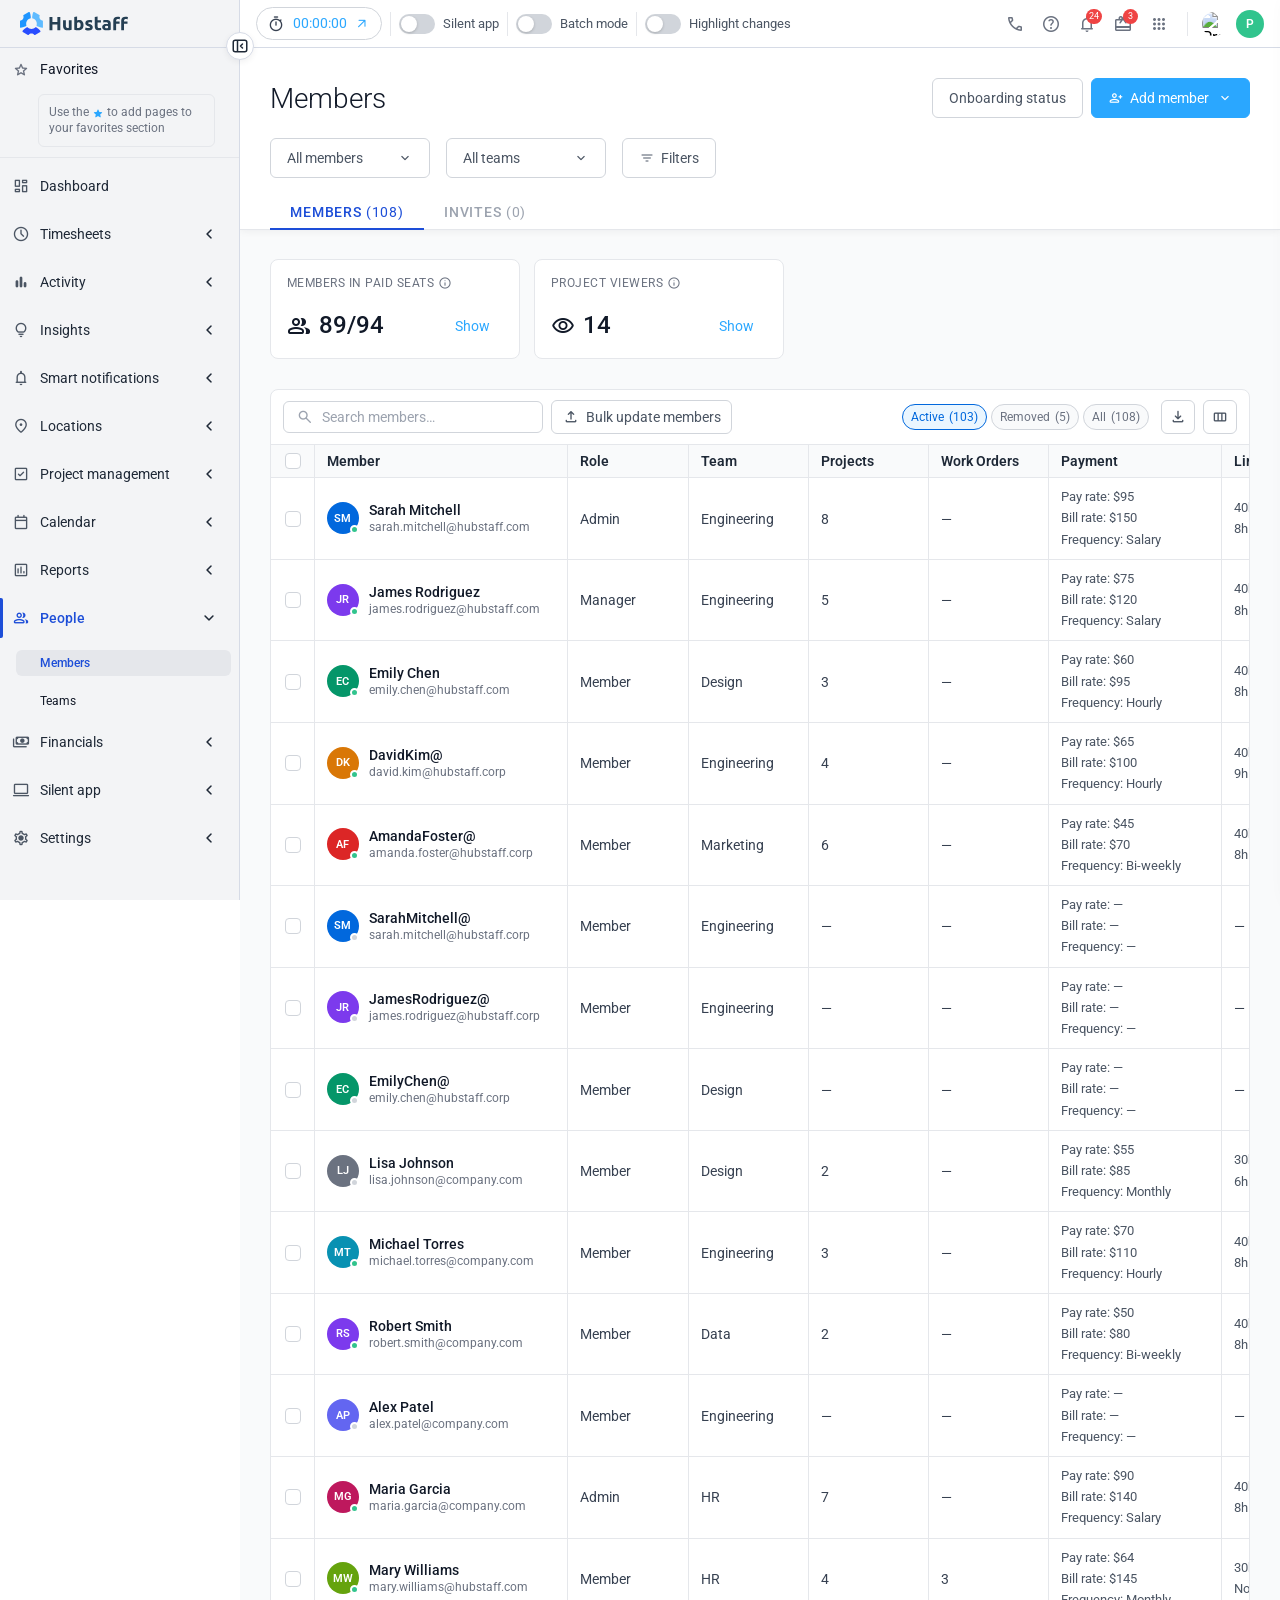
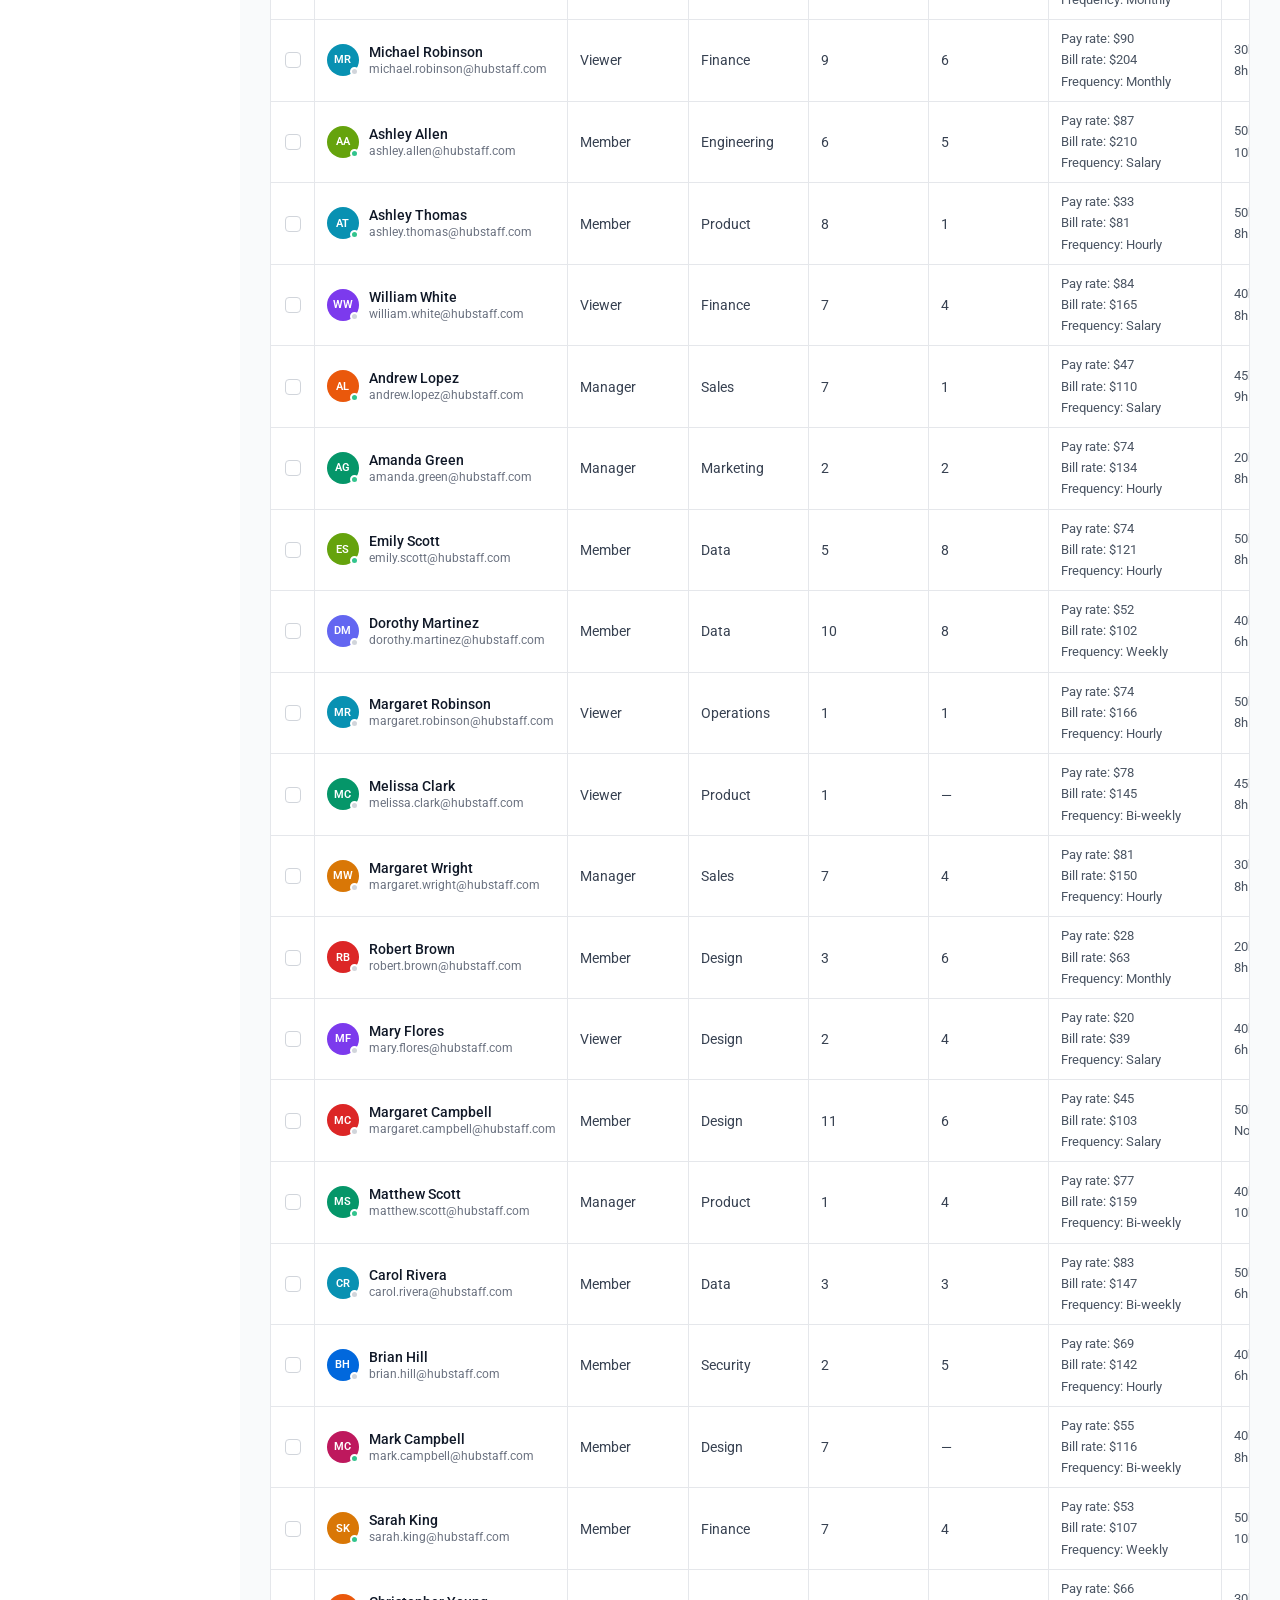
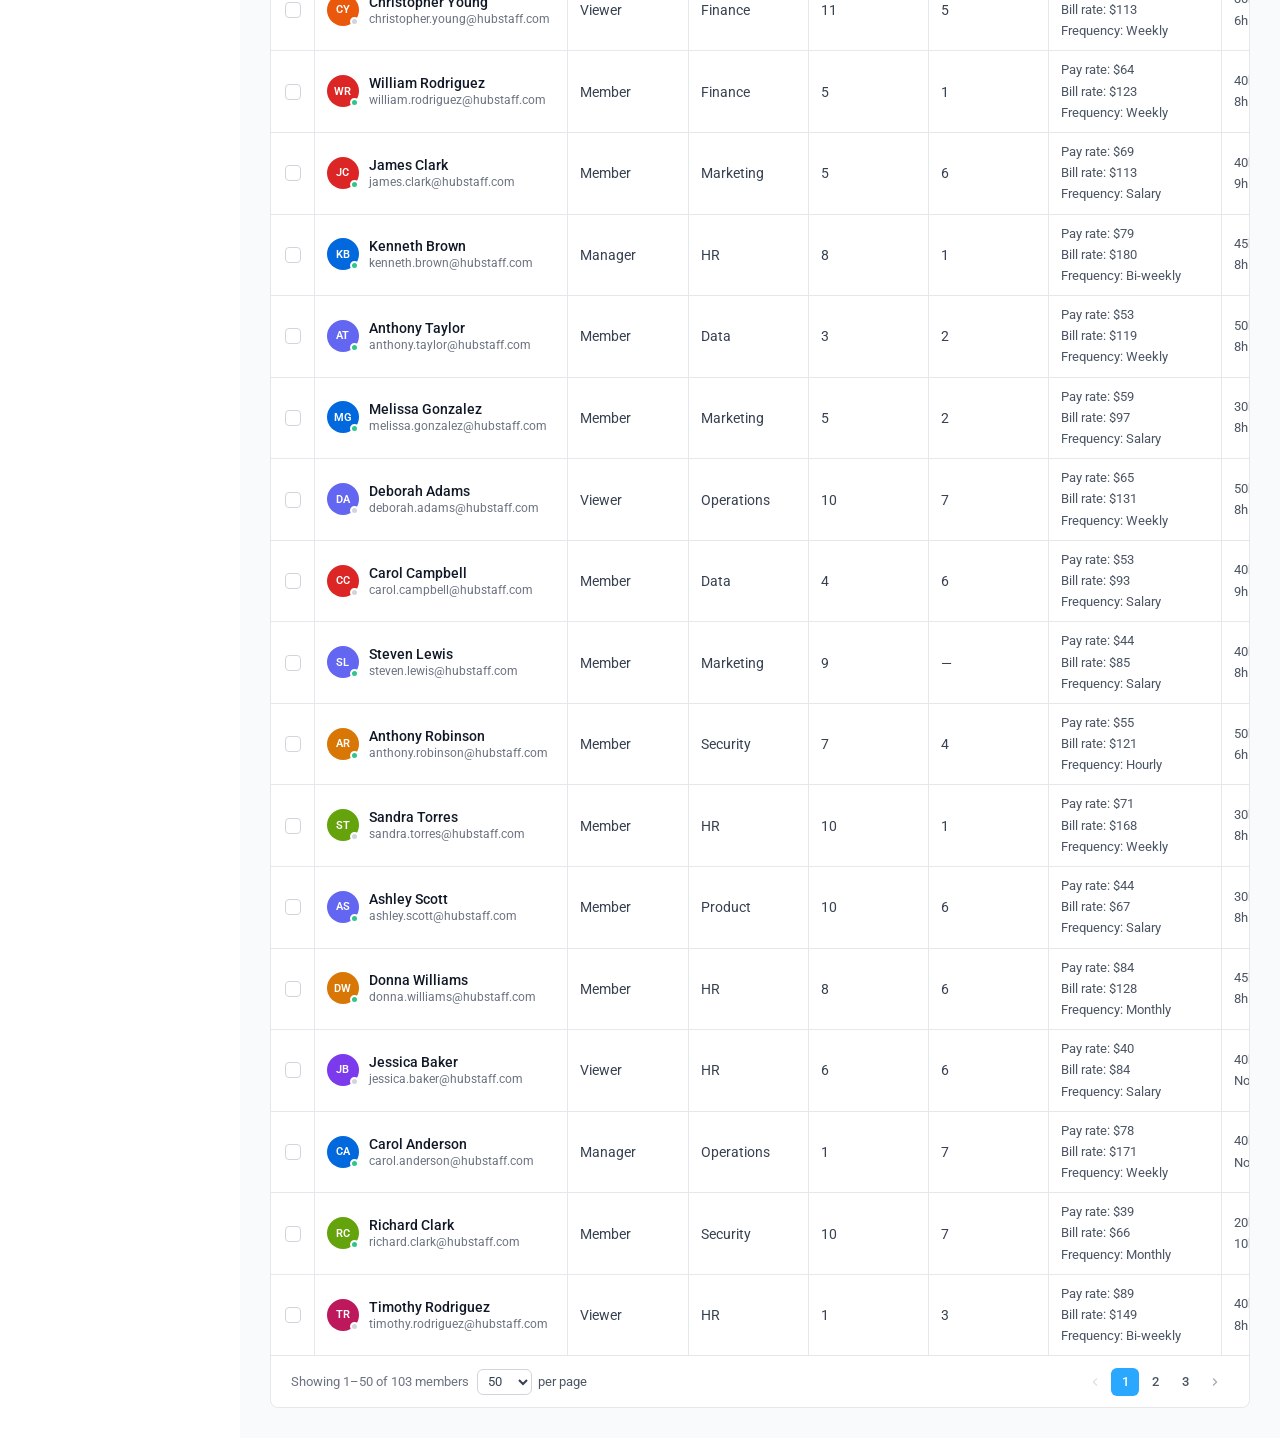
==== commit 8fb52d19: "grace period card just to silent app users, bulk import button Co-Authored-By: Claude Sonnet 4.6 <no" ====
--- a/mockup/index.html
+++ b/mockup/index.html
@@ -184,6 +184,10 @@
             <span class="material-symbols-rounded search-box__ico">search</span>
             <input class="search-box__input" type="text" id="search-input" placeholder="Search members…" />
           </div>
+          <button class="table-icon-btn table-icon-btn--labeled">
+            <span class="material-symbols-rounded">upload</span>
+            Bulk update members
+          </button>
         </div>
         <div class="toolbar-right">
           <button class="table-icon-btn" aria-label="Export" data-tooltip="Export" data-change="Moved — previously a button in the page header alongside other actions. Now lives inside the table toolbar as an icon button.">
--- a/mockup/assets/mockup.css
+++ b/mockup/assets/mockup.css
@@ -578,6 +578,16 @@
 }
 .table-icon-btn:hover { background: var(--gray-50); color: var(--gray-900); }
 .table-icon-btn .material-symbols-rounded { font-size: 18px; }
+.table-icon-btn--labeled {
+  width: auto;
+  height: auto;
+  padding: 7px 10px;
+  gap: 6px;
+  font-size: 14px;
+  font-weight: 400;
+  font-family: inherit;
+  white-space: nowrap;
+}
 
 .table-icon-btn::after {
   content: attr(data-tooltip);
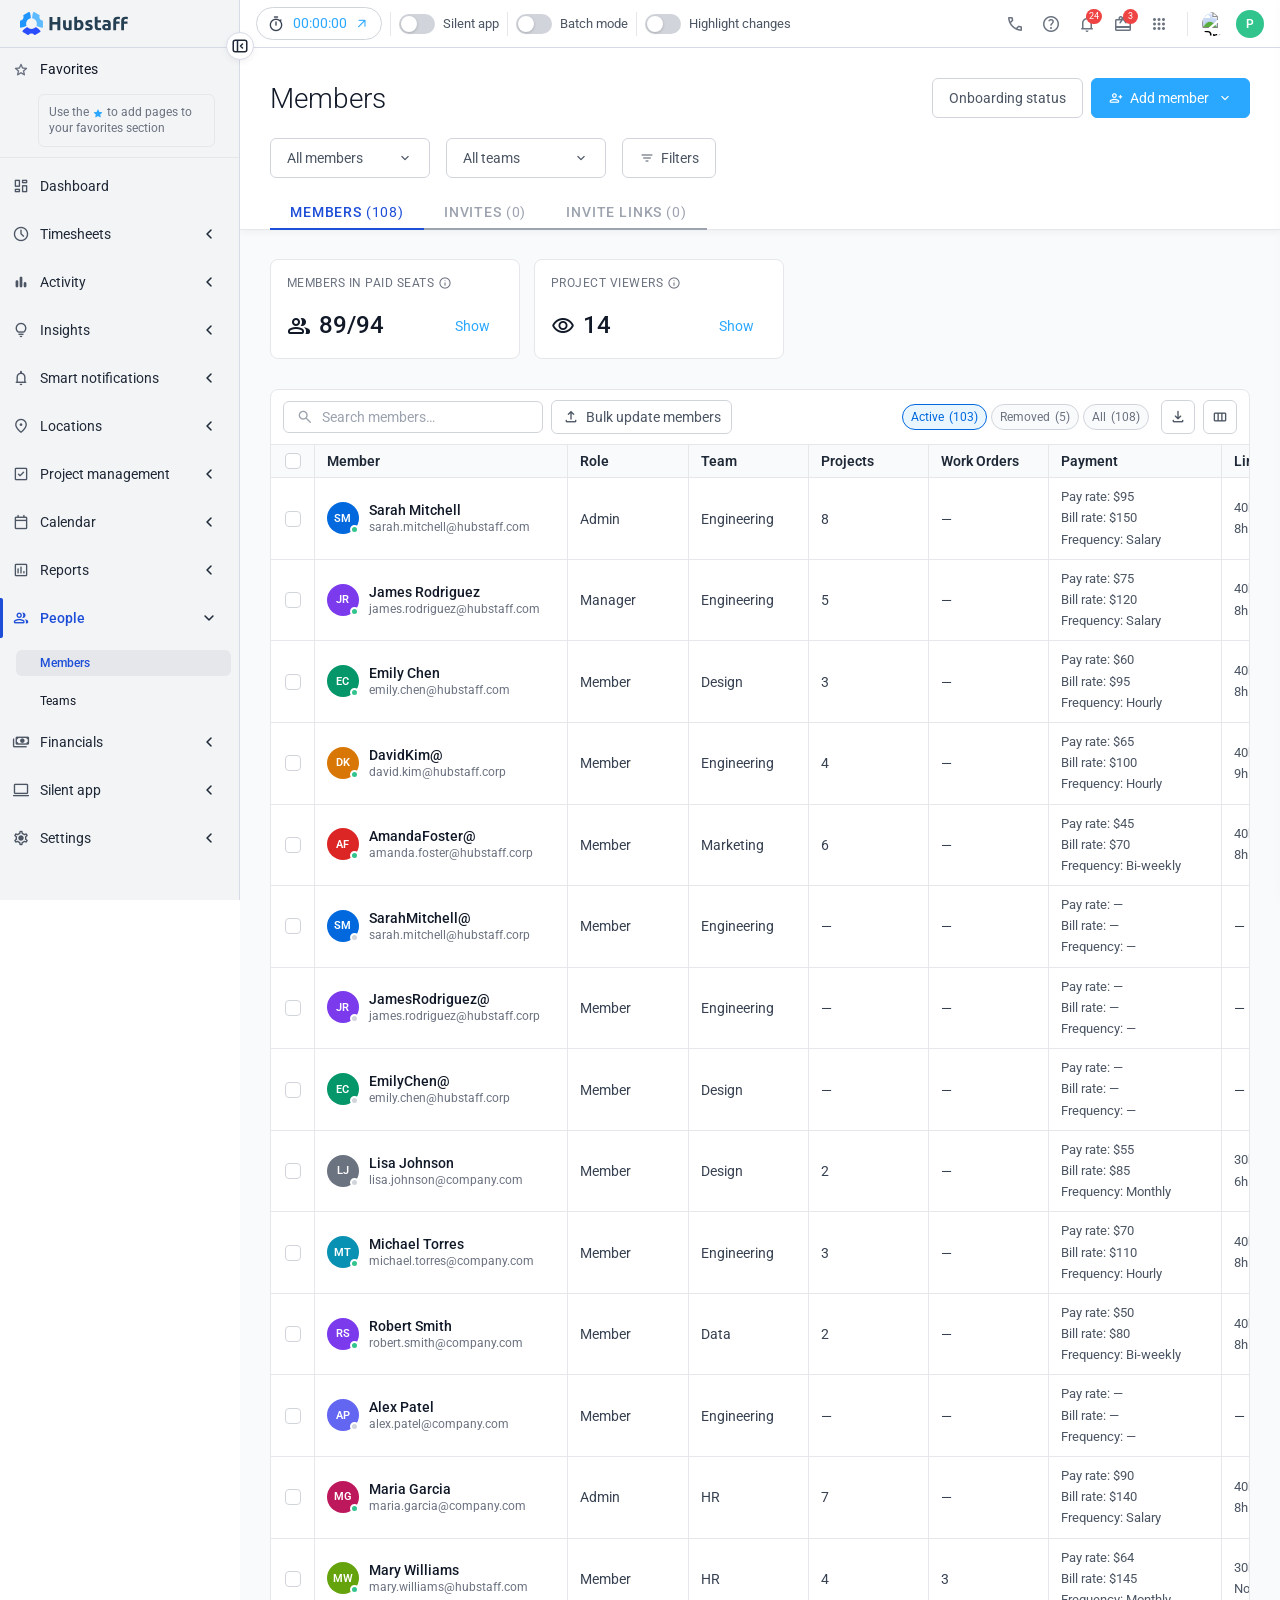
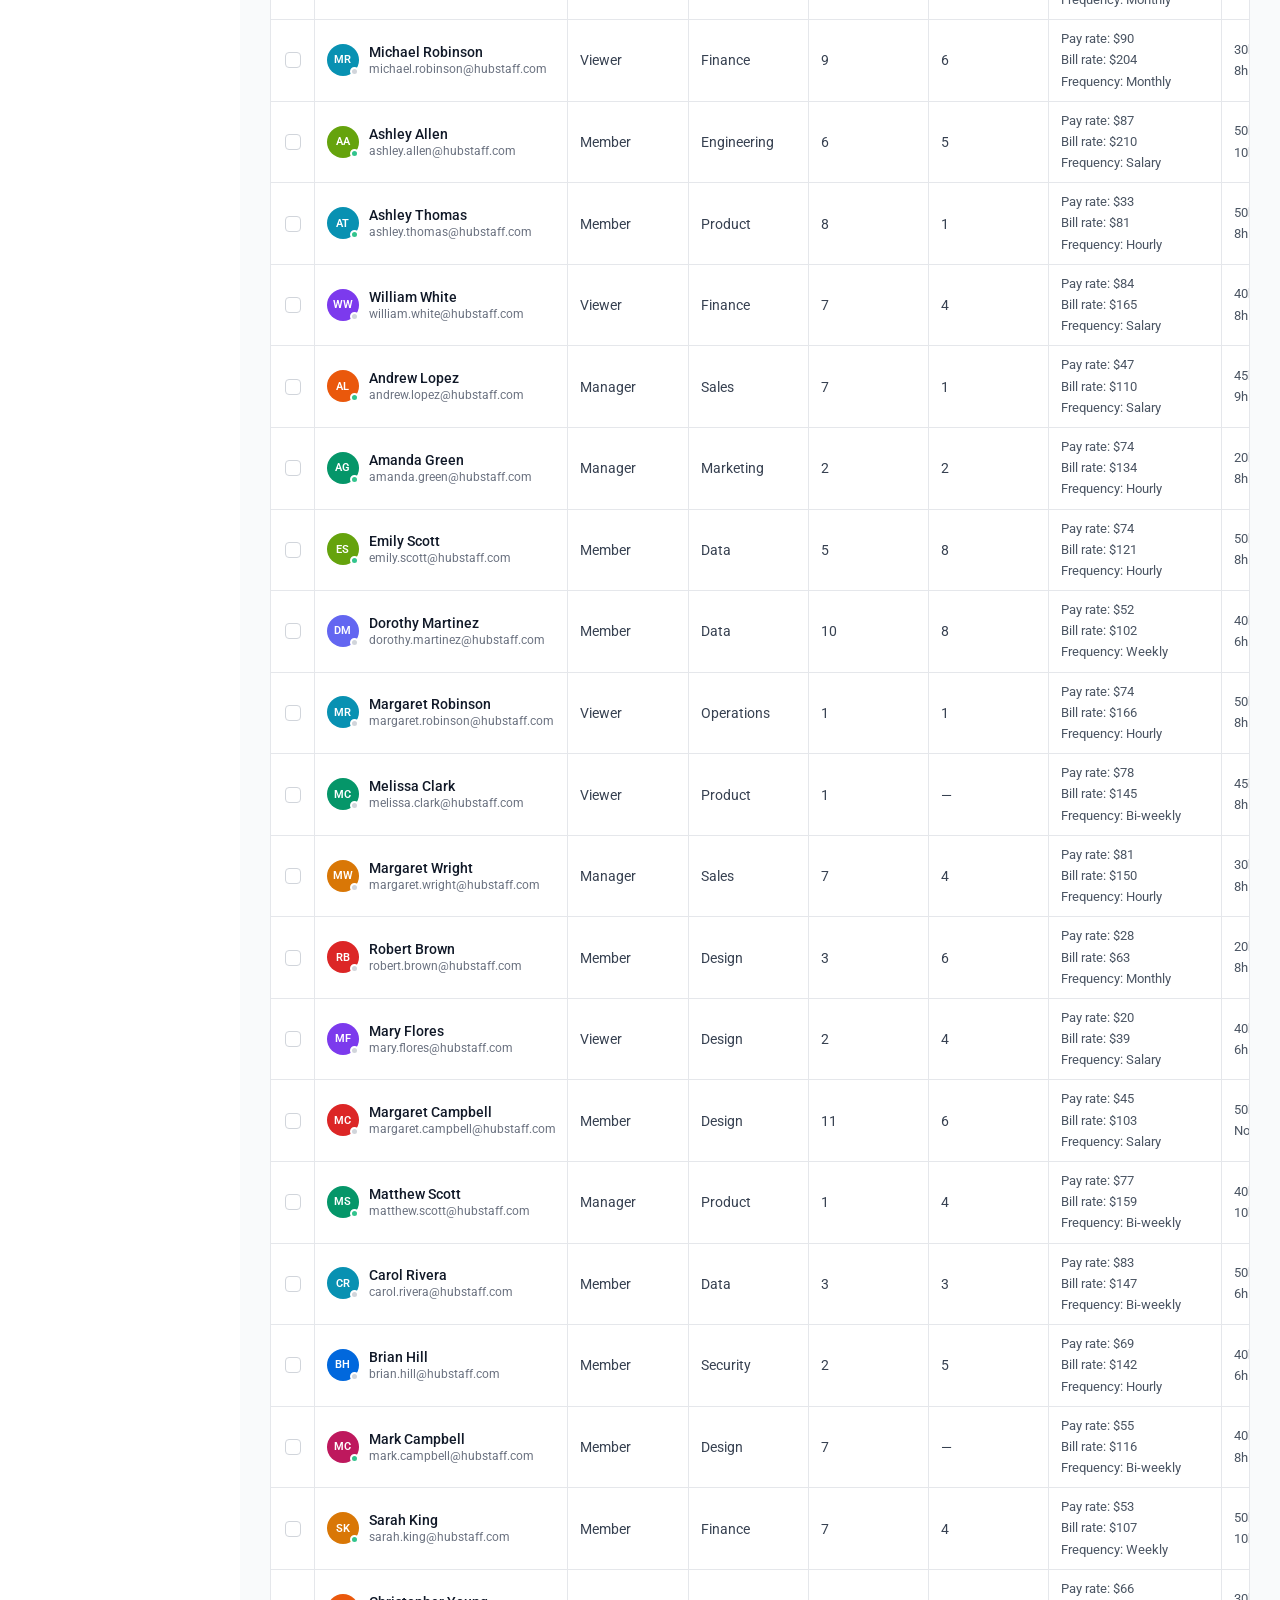
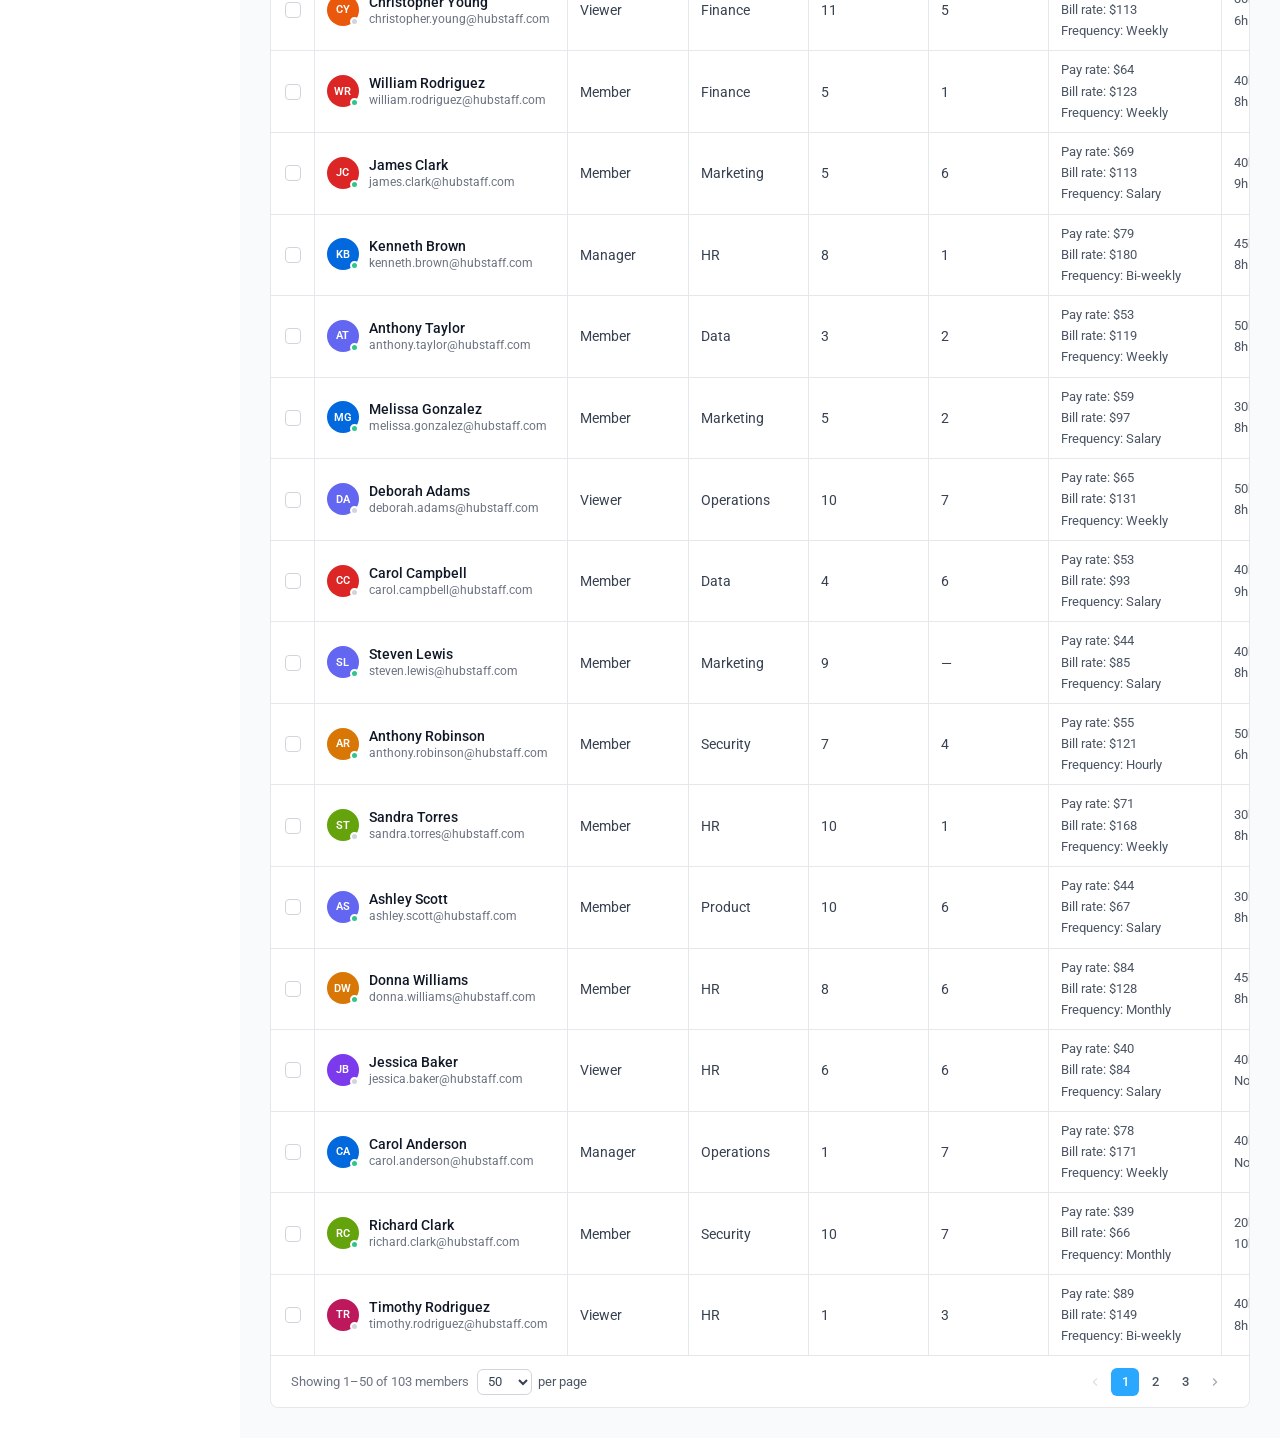
==== commit ee6a5f43: "new tab for invite links Co-Authored-By: Claude Sonnet 4.6 <noreply@anthropic.com>" ====
--- a/mockup/index.html
+++ b/mockup/index.html
@@ -76,6 +76,7 @@
     <div class="tab-bar">
       <button class="tab-bar__item tab-bar__item--active">Members <span class="tab-bar__count" id="tab-members-count">(100)</span></button>
       <button class="tab-bar__item">Invites <span class="tab-bar__count">(0)</span></button>
+      <button class="tab-bar__item">Invite Links <span class="tab-bar__count">(0)</span></button>
     </div>
   </div>
 
--- a/mockup/assets/mockup.css
+++ b/mockup/assets/mockup.css
@@ -288,13 +288,13 @@
   letter-spacing: 0.06em;
   background: none;
   border: none;
-  border-bottom: 2px solid transparent;
+  border-bottom: 2px solid var(--gray-400);
   margin-bottom: -1px;
   cursor: pointer;
   transition: color 120ms;
   white-space: nowrap;
 }
-.tab-bar__item:hover { color: #1D4ED8; }
+.tab-bar__item:hover { color: #1D4ED8; border-bottom-color: #1D4ED8; }
 .tab-bar__item--active {
   color: #1D4ED8;
   border-bottom-color: #1D4ED8;
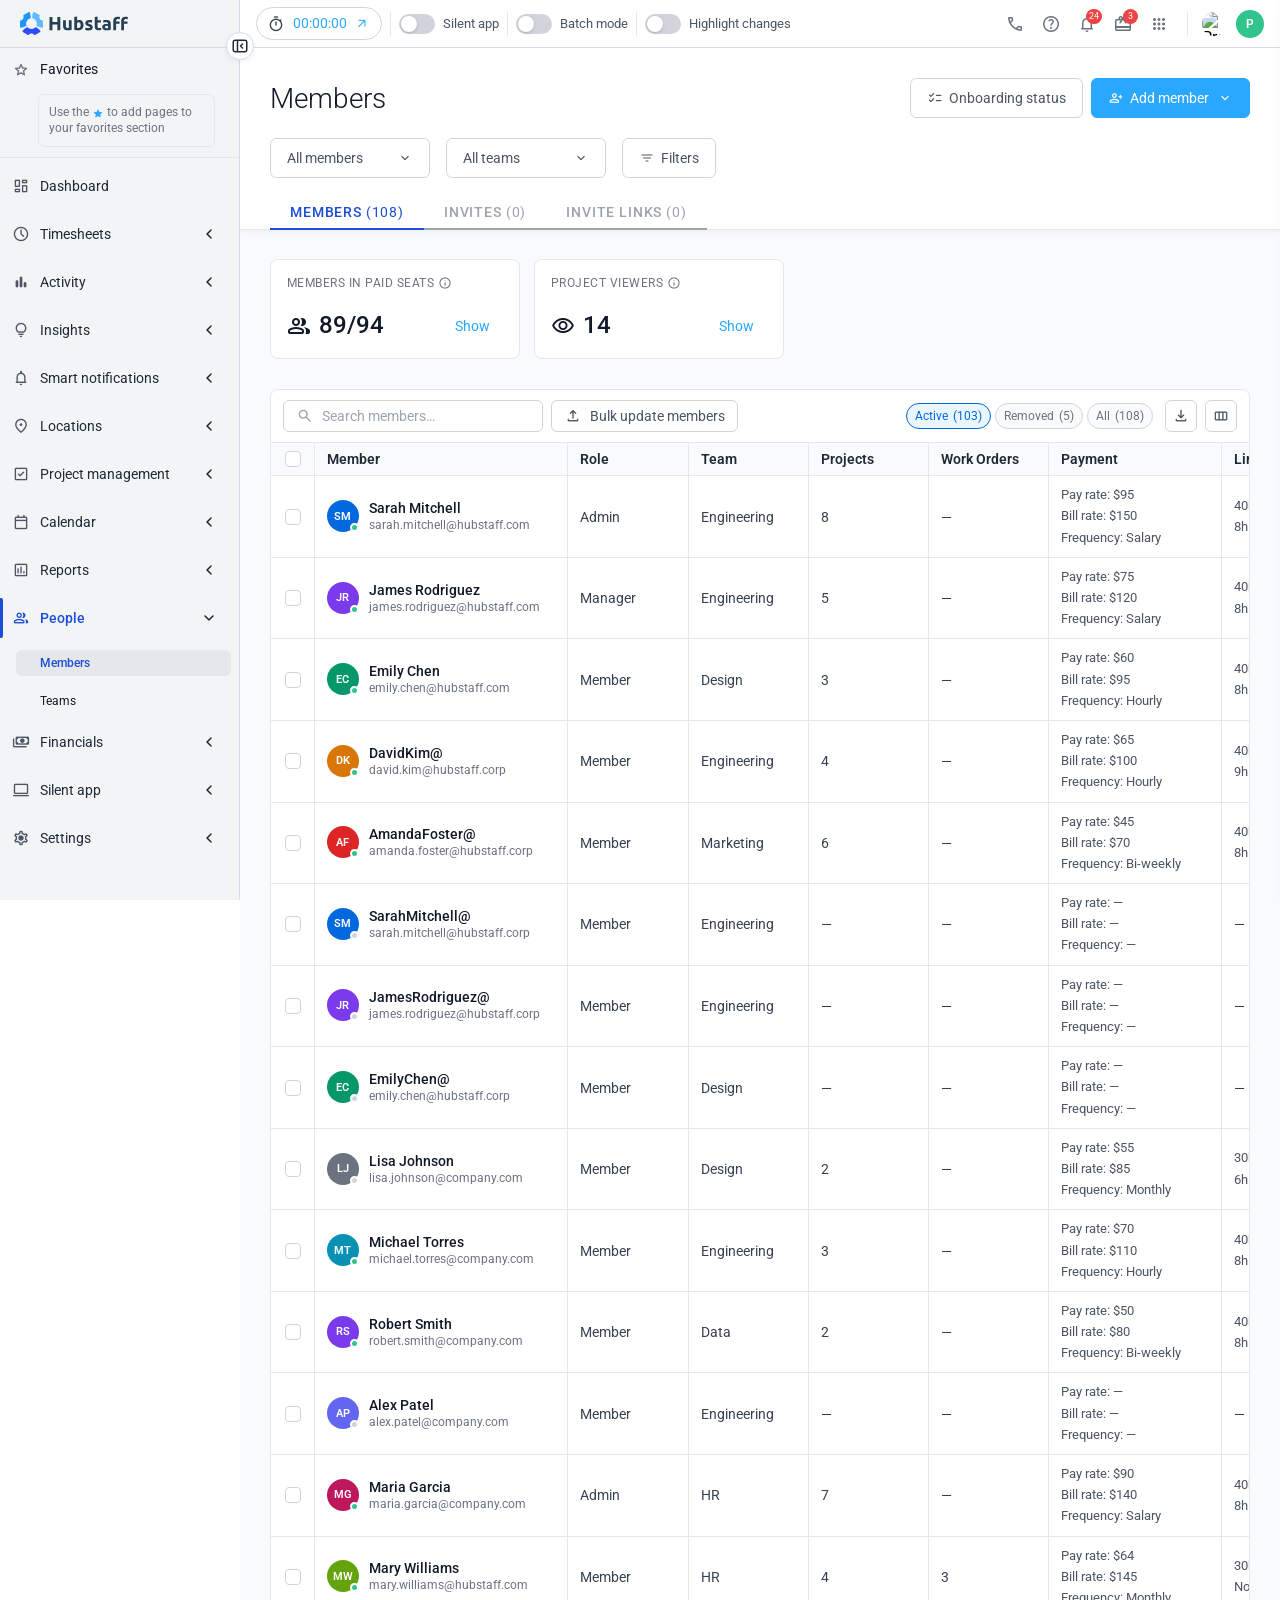
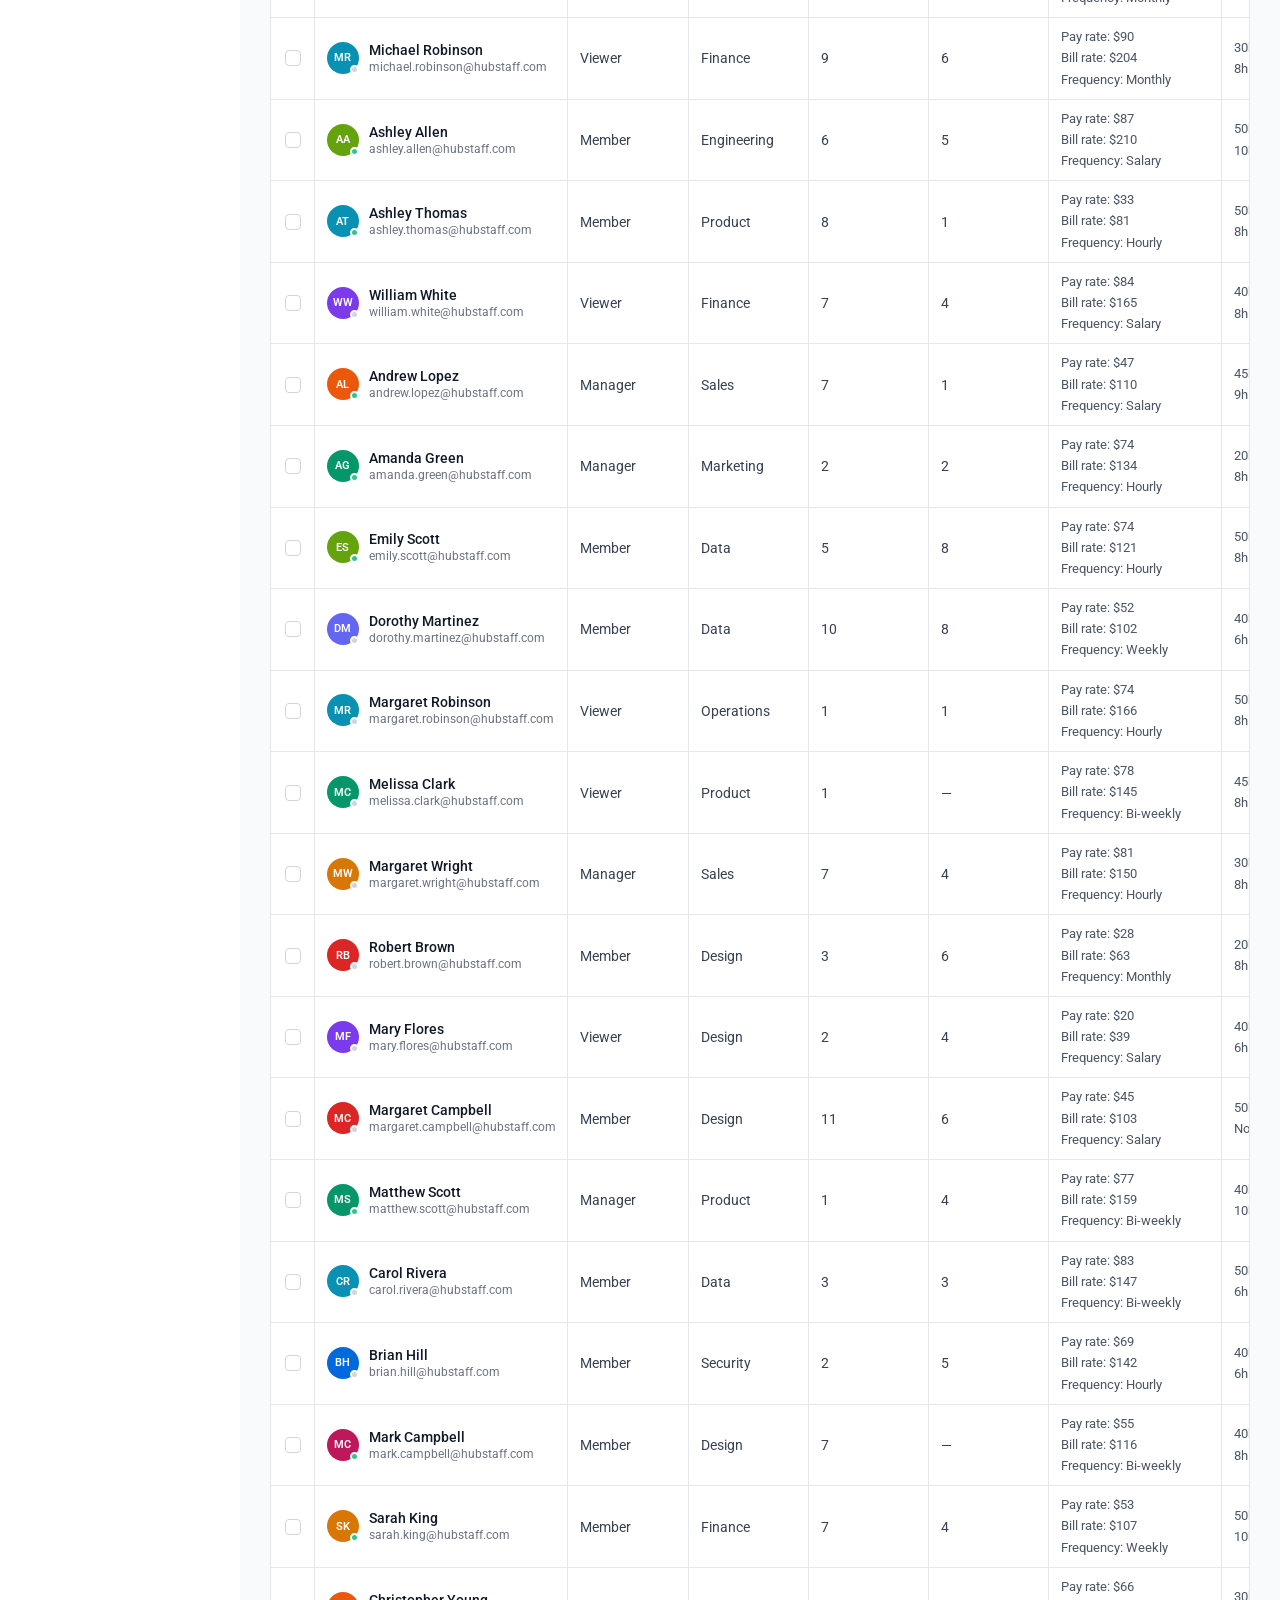
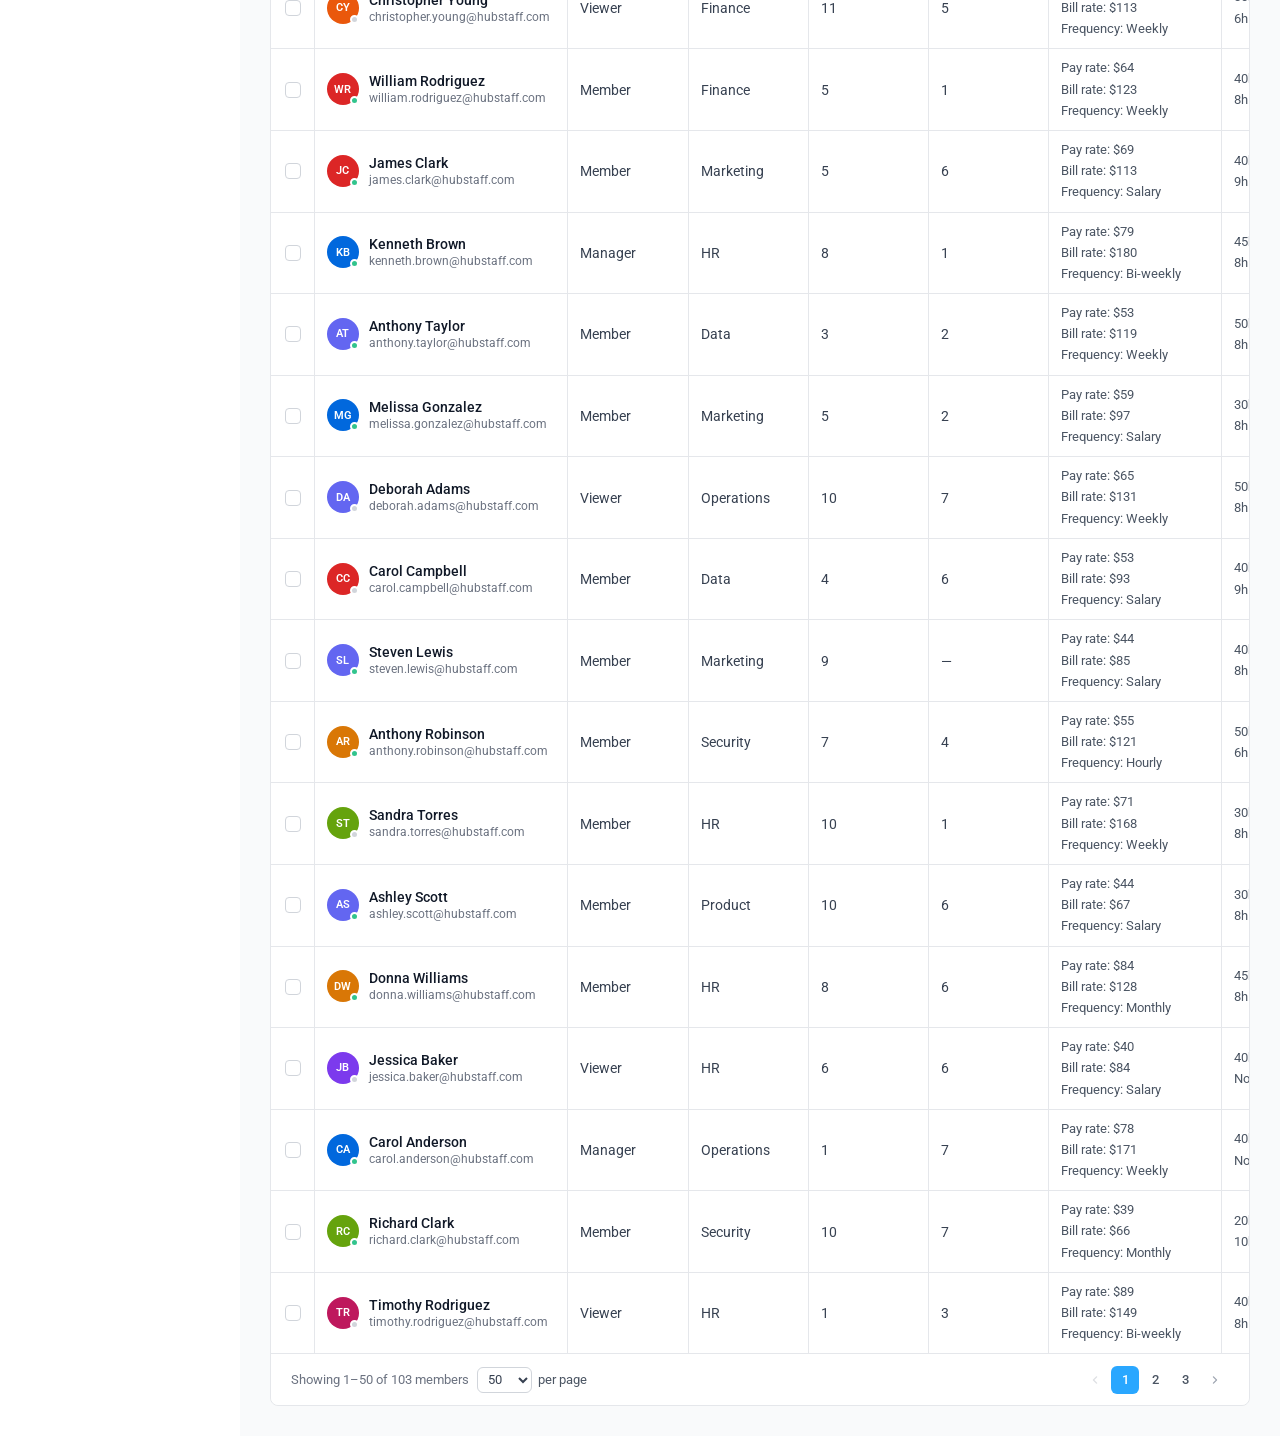
==== commit 2848145a: "onboarding button + highlight changes Co-Authored-By: Claude Sonnet 4.6 <noreply@anthropic.com>" ====
--- a/mockup/index.html
+++ b/mockup/index.html
@@ -24,6 +24,7 @@
       <div class="pg-actions-wrap">
         <div class="pg-actions">
           <button class="btn btn--ghost" data-change="Different design — uses a ghost button style (bordered, no fill) instead of a plain text link.">
+            <span class="material-symbols-rounded">checklist</span>
             Onboarding status
           </button>
           <button class="btn btn--outline-primary" data-change="New — opens a modal to manually merge any two members into one profile.">
@@ -104,7 +105,7 @@
       </div>
 
       <!-- Members in Grace Period -->
-      <div class="scard scard--stat" id="card-grace-period" data-change="New — Silent App members in their 16-day billing window are now surfaced as a dedicated card.">
+      <div class="scard scard--stat" id="card-grace-period">
         <div class="scard__label">
           MEMBERS IN GRACE PERIOD
           <button class="scard__label-icon" data-tooltip="New Silent App members in their 16-day billing window. After that, they become paid seats unless merged or removed.">
--- a/mockup/assets/mockup.css
+++ b/mockup/assets/mockup.css
@@ -567,7 +567,7 @@
 /* ── Icon button + tooltip ────────────────────────────────────── */
 .table-icon-btn {
   position: relative;
-  width: 34px; height: 34px;
+  width: 32px; height: 32px;
   display: flex; align-items: center; justify-content: center;
   background: var(--white);
   border: 1px solid var(--gray-300);
@@ -580,14 +580,19 @@
 .table-icon-btn .material-symbols-rounded { font-size: 18px; }
 .table-icon-btn--labeled {
   width: auto;
-  height: auto;
-  padding: 7px 10px;
-  gap: 6px;
+  height: 32px;
+  padding: 0 12px;
+  gap: 8px;
   font-size: 14px;
   font-weight: 400;
   font-family: inherit;
   white-space: nowrap;
-}
+  border-color: var(--gray-300);
+  color: #4b5563;
+}
+.table-icon-btn--labeled:hover { border-color: var(--gray-400); color: #374151; }
+.table-icon-btn--labeled::after,
+.table-icon-btn--labeled:hover::after { display: none; }
 
 .table-icon-btn::after {
   content: attr(data-tooltip);
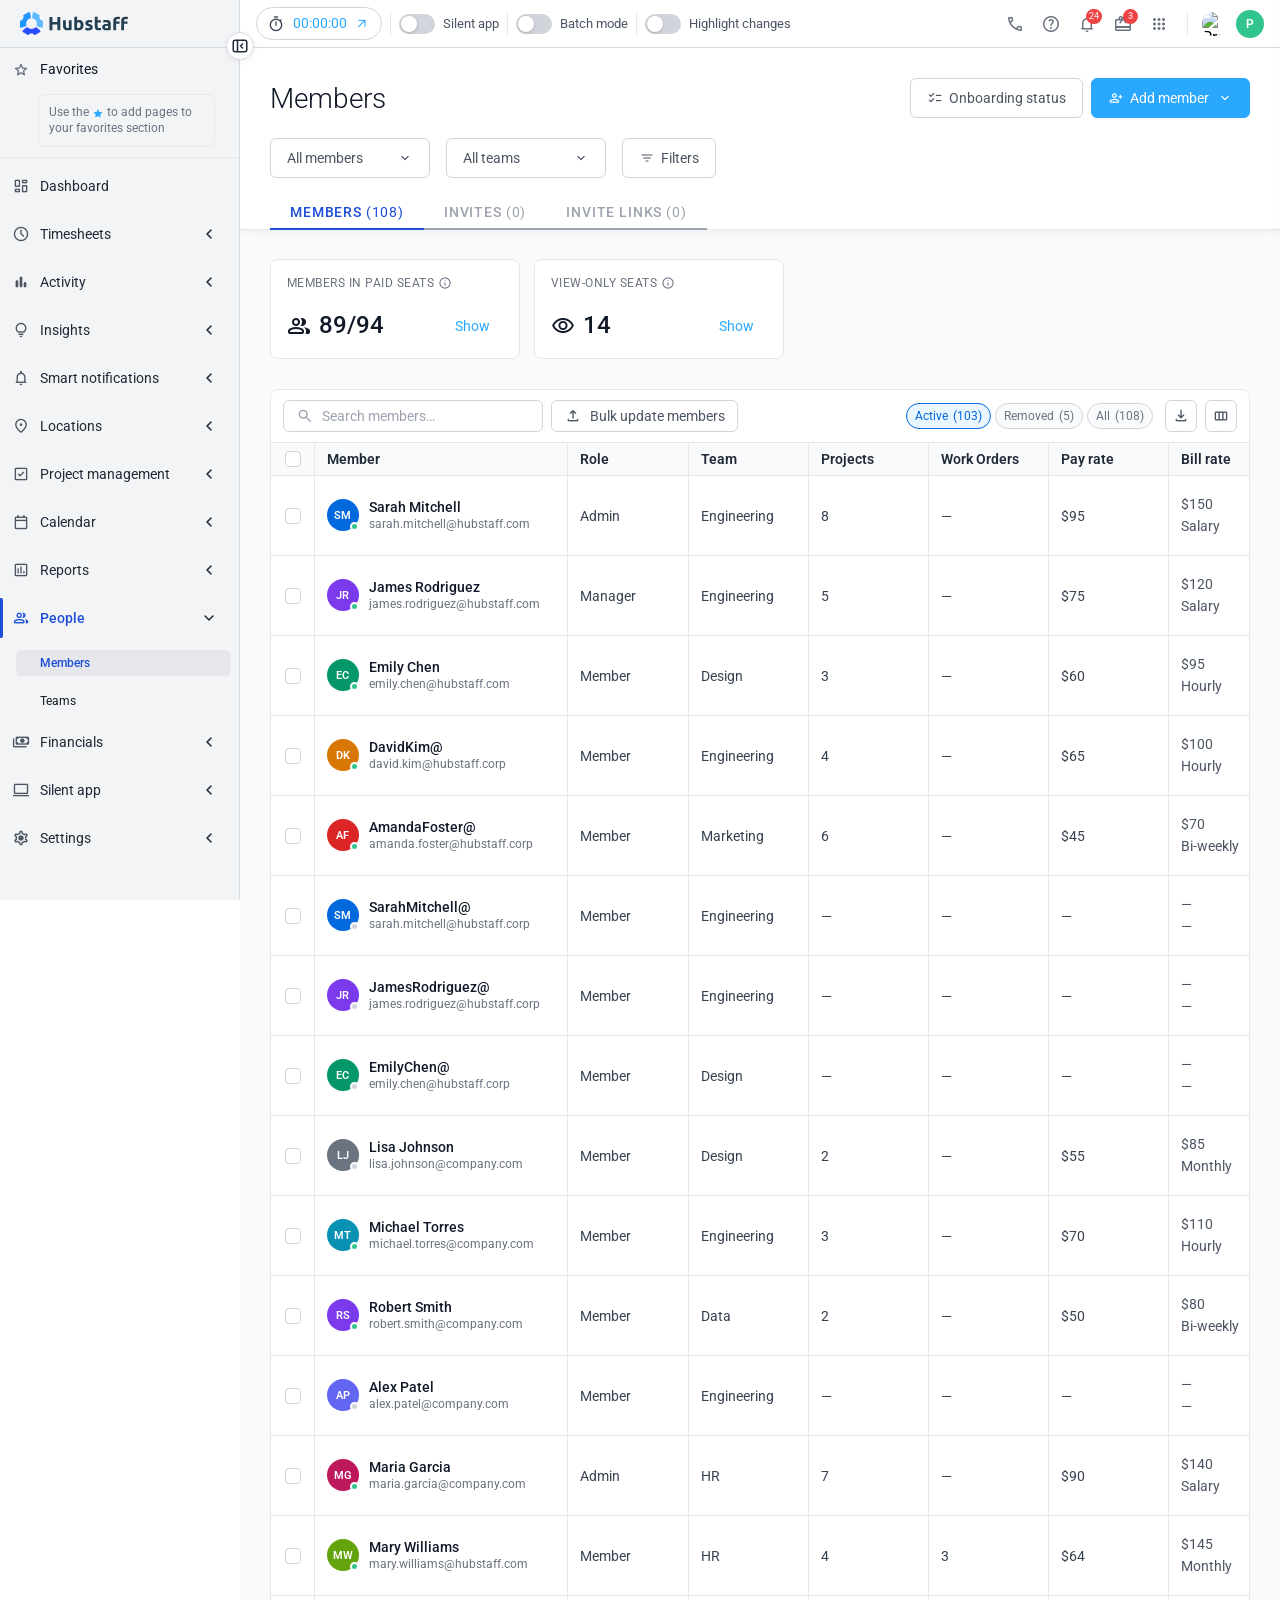
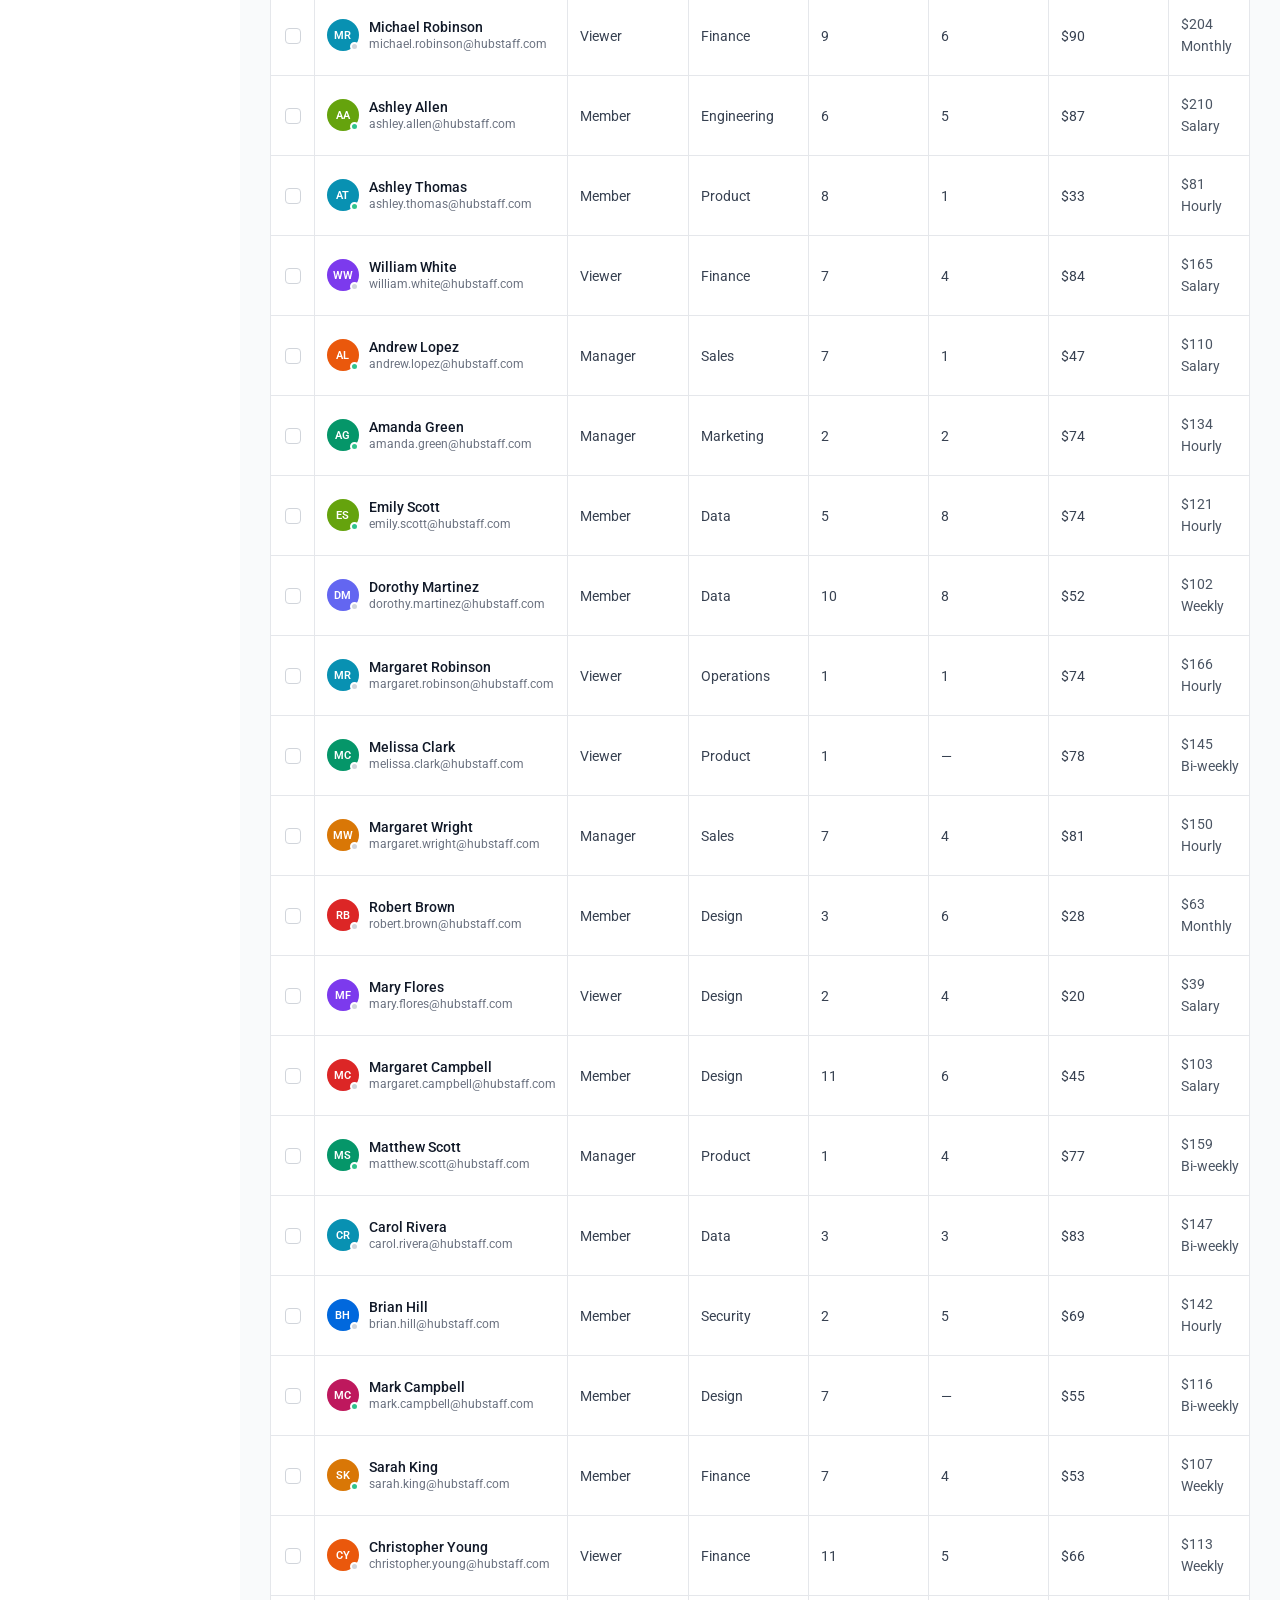
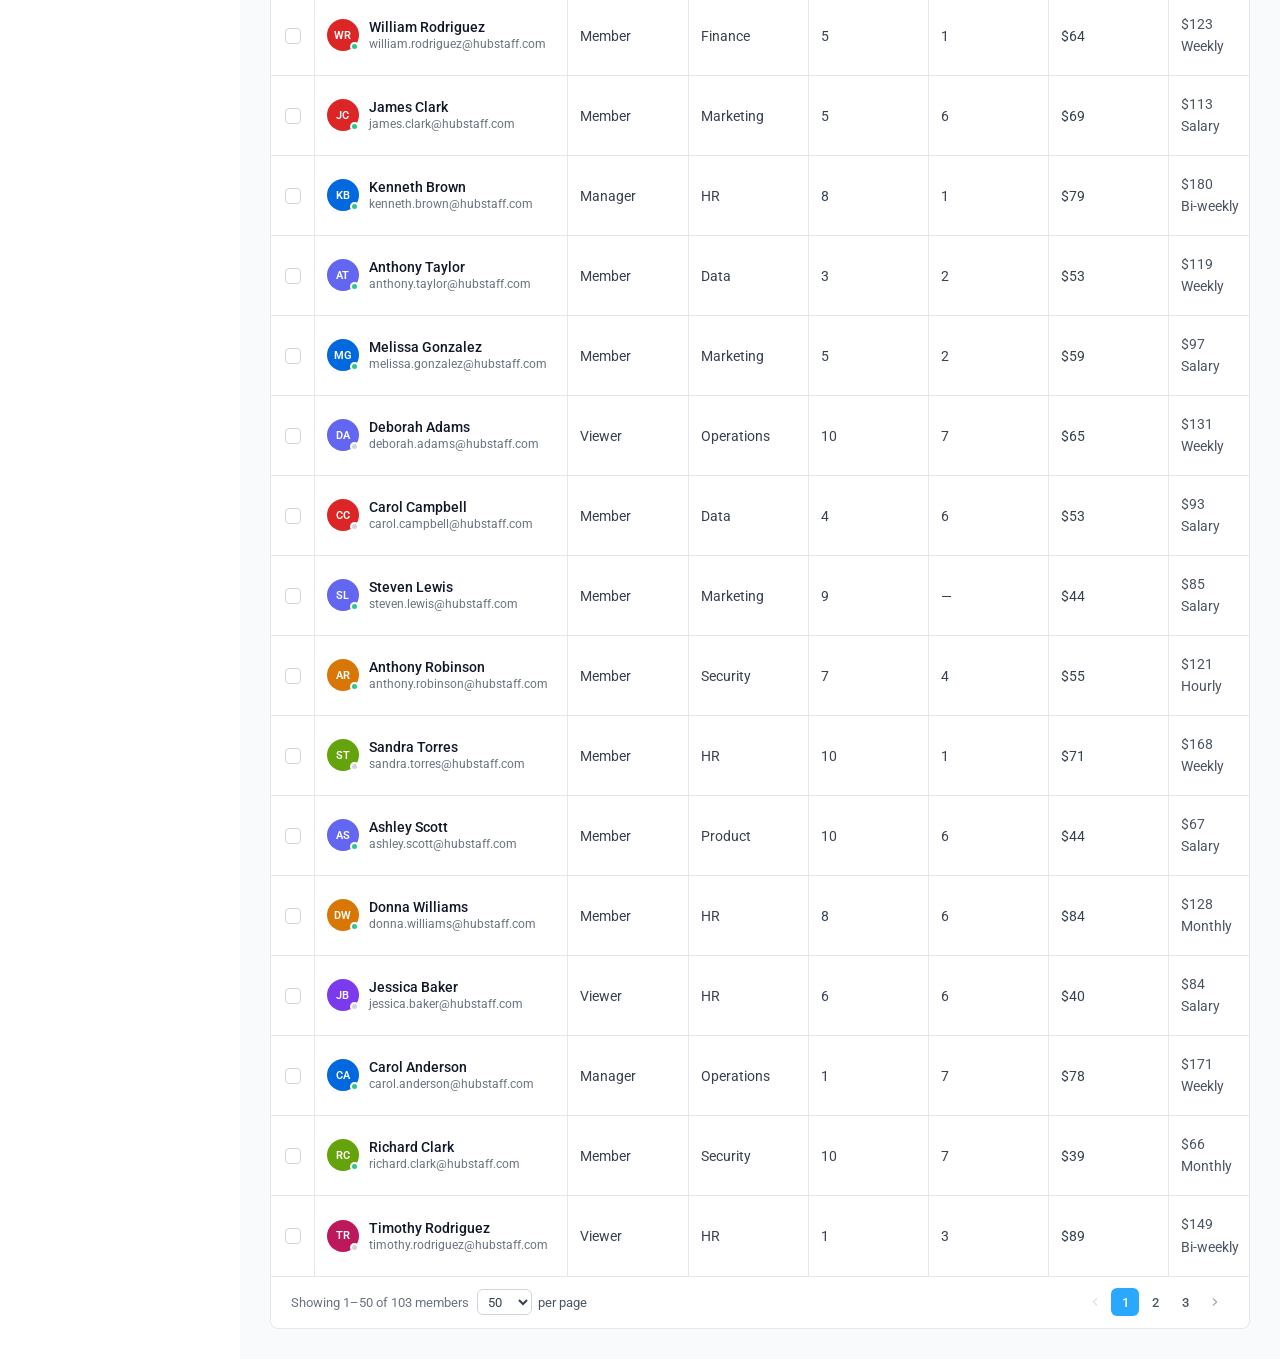
==== commit 1ff70427: "fixed copy for view-only members, fixed tooltips for seats overall Co-Authored-By: Claude Sonnet 4.6" ====
--- a/mockup/index.html
+++ b/mockup/index.html
@@ -91,7 +91,7 @@
       <div class="scard scard--stat" id="card-paid-seats" data-change="Redesigned — replaces the old combined Members card. Now split into 3 separate cards: Paid Seats, Grace Period, and Project Viewers.">
         <div class="scard__label">
           MEMBERS IN PAID SEATS
-          <button class="scard__label-icon" data-tooltip="Seats you're currently paying for.&#10;Open seats fill when members join and clear at the next pay period.">
+          <button class="scard__label-icon" data-tooltip="Seats you're currently paying for.&#10;&#10;Open seats fill when members join and clear at the next pay period.">
             <span class="material-symbols-rounded">info</span>
           </button>
         </div>
@@ -108,7 +108,7 @@
       <div class="scard scard--stat" id="card-grace-period">
         <div class="scard__label">
           MEMBERS IN GRACE PERIOD
-          <button class="scard__label-icon" data-tooltip="New Silent App members in their 16-day billing window. After that, they become paid seats unless merged or removed.">
+          <button class="scard__label-icon" data-tooltip="Members in their 16-day billing window.&#10;&#10;After that, they become paid seats unless merged or removed.">
             <span class="material-symbols-rounded">info</span>
           </button>
         </div>
@@ -122,10 +122,10 @@
       </div>
 
       <!-- Project Viewers -->
-      <div class="scard scard--stat" id="card-viewers" data-change="New — Project viewers are now surfaced as their own card. They don't count toward the seat limit.">
+      <div class="scard scard--stat" id="card-viewers" data-change="New — View-only seats are now surfaced as their own card. They don't count toward the seat limit.">
         <div class="scard__label">
-          PROJECT VIEWERS
-          <button class="scard__label-icon" data-tooltip="Members with view-only access.&#10;They don't use a paid seat.">
+          VIEW-ONLY SEATS
+          <button class="scard__label-icon" data-tooltip="Members who don't occupy a paid seat.&#10;&#10;Includes Project Viewers and members with view-only access enabled.&#10;&#10;Reassigning any of these to a standard role makes them billable immediately.">
             <span class="material-symbols-rounded">info</span>
           </button>
         </div>
@@ -538,7 +538,7 @@
             <option value="">All</option>
             <option value="paid">Paid seat</option>
             <option value="grace_period">Grace period</option>
-            <option value="viewer">Project viewer (no seat)</option>
+            <option value="viewer">View-only seat</option>
           </select>
           <span class="material-symbols-rounded">keyboard_arrow_down</span>
         </div>
@@ -666,6 +666,52 @@
   </div>
 
 </div>
+
+<!-- ── Table tooltip (fixed-position, escapes overflow container) ── -->
+<div id="table-tip" style="position:fixed;z-index:9999;background:#111827;color:#fff;font-size:12px;line-height:1.5;padding:6px 10px;border-radius:5px;pointer-events:none;opacity:0;transition:opacity 120ms;max-width:260px;white-space:pre-line;text-align:center;" hidden></div>
+<script>
+(function () {
+  const tip = document.getElementById('table-tip');
+  const scroll = document.getElementById('members-tbody')?.closest('.table-scroll');
+  if (!scroll) return;
+
+  let active = null;
+
+  scroll.addEventListener('mouseover', function (e) {
+    const el = e.target.closest('[data-tooltip]');
+    if (!el) { hide(); return; }
+    if (el === active) return;
+    active = el;
+    tip.textContent = el.dataset.tooltip;
+    tip.hidden = false;
+    tip.style.opacity = '0'; // measure before showing
+
+    requestAnimationFrame(function () {
+      const r  = el.getBoundingClientRect();
+      const tw = tip.offsetWidth;
+      const th = tip.offsetHeight;
+      const gap = 6;
+      let x = r.left + r.width / 2 - tw / 2;
+      let y = r.top - th - gap;
+      if (y < 8) y = r.bottom + gap;
+      if (x + tw > window.innerWidth - 8) x = window.innerWidth - tw - 8;
+      if (x < 8) x = 8;
+      tip.style.left = x + 'px';
+      tip.style.top  = y + 'px';
+      tip.style.opacity = '1';
+    });
+  });
+
+  scroll.addEventListener('mouseout', function (e) {
+    if (!active) return;
+    if (!active.contains(e.relatedTarget)) hide();
+  });
+
+  scroll.addEventListener('mouseleave', hide);
+
+  function hide() { tip.style.opacity = '0'; active = null; }
+})();
+</script>
 
 <!-- ── Toast ───────────────────────────────────────────────────── -->
 <div class="toast" id="toast" hidden>
--- a/mockup/assets/mockup.css
+++ b/mockup/assets/mockup.css
@@ -971,6 +971,9 @@
 .has-tooltip:hover::before {
   opacity: 1;
 }
+/* Disable CSS pseudo-tooltip inside the scroll container — JS tooltip handles this instead */
+.table-scroll .has-tooltip::before,
+.table-scroll .has-tooltip:hover::before { display: none; }
 .billing-grace-days {
   font-size: 12px;
   color: var(--gray-500);
@@ -1204,6 +1207,8 @@
 .table-scroll {
   overflow-x: scroll;
   border-radius: 0 0 8px 8px;
+  position: relative;
+  z-index: 5;
 }
 /* Force scrollbar to always show on macOS (which hides it by default) */
 .table-scroll::-webkit-scrollbar {
@@ -1257,6 +1262,7 @@
   font-weight: 400;
   line-height: 1.4;
 }
+.stack-cell--base { font-size: 14px; }
 .stack-item { white-space: nowrap; overflow: hidden; text-overflow: ellipsis; max-width: 200px; }
 .stack-more  { font-size: 11px; color: var(--gray-400); font-style: italic; }
 
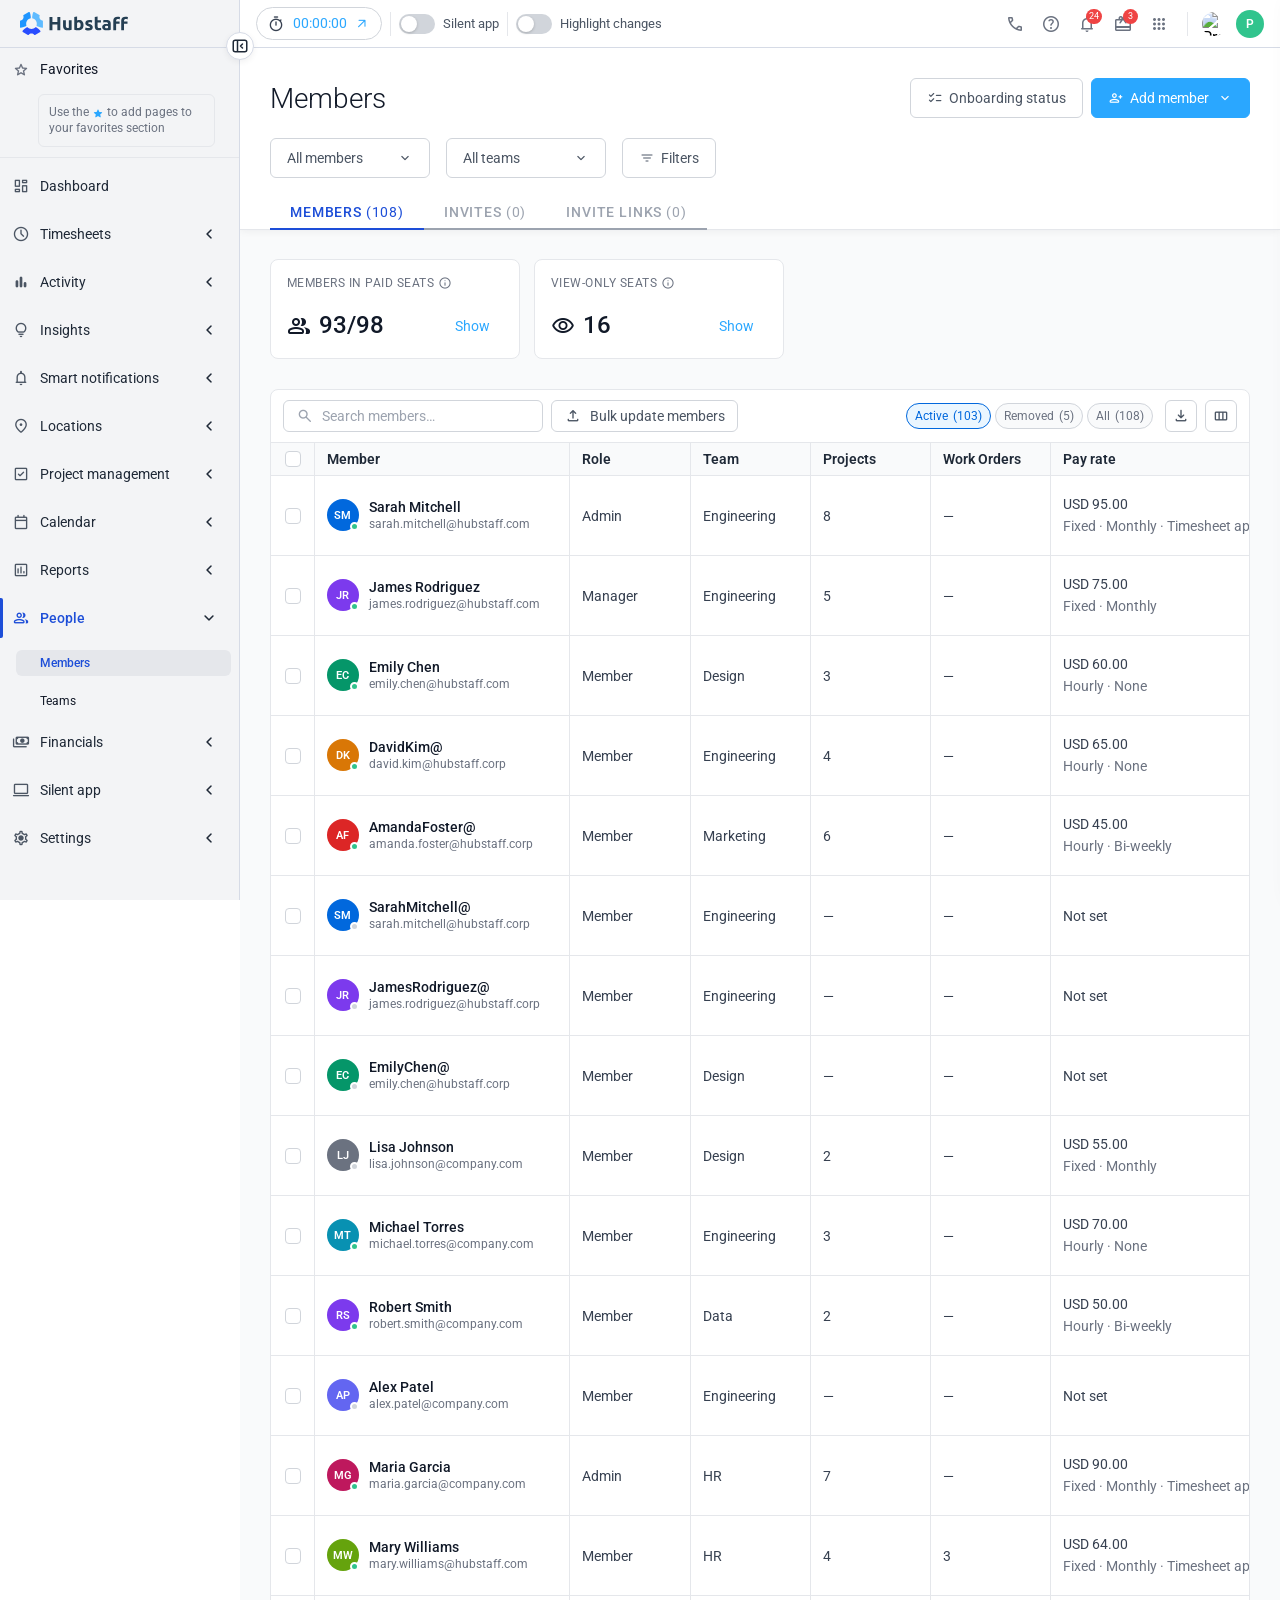
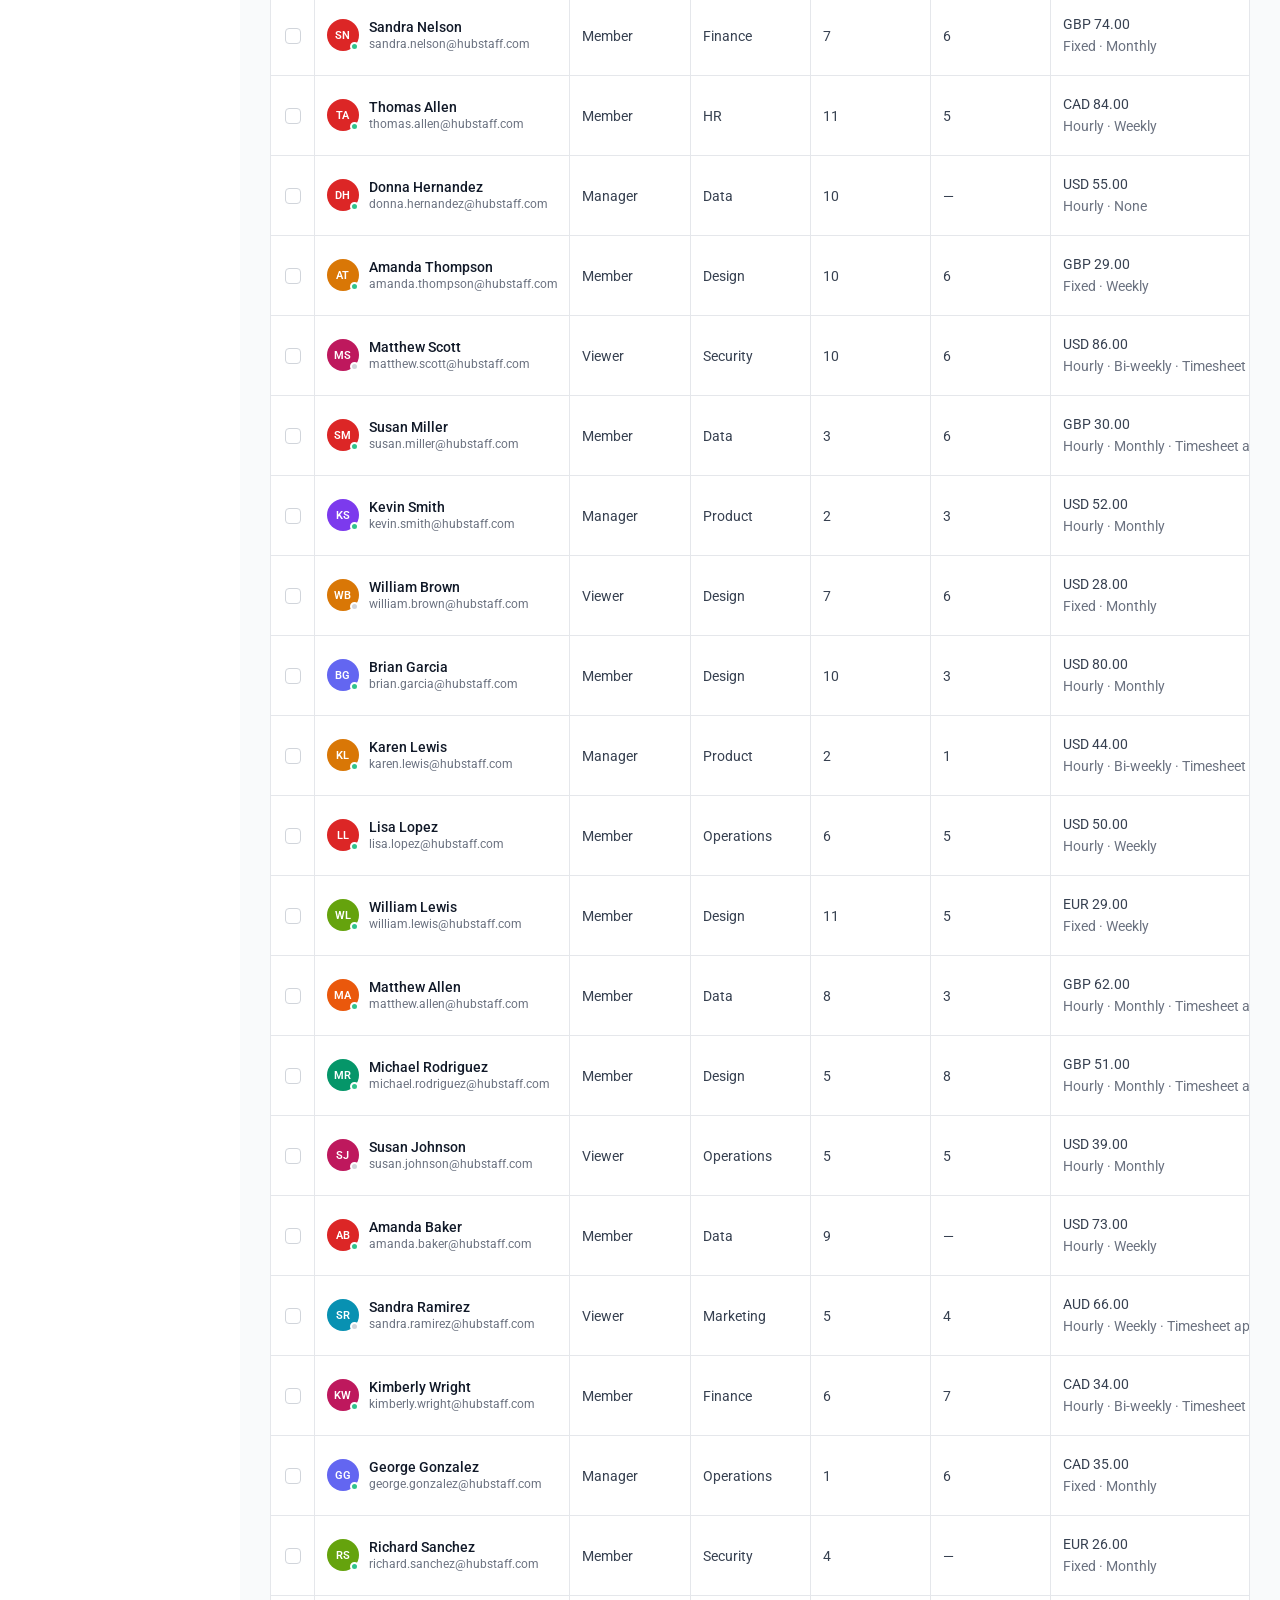
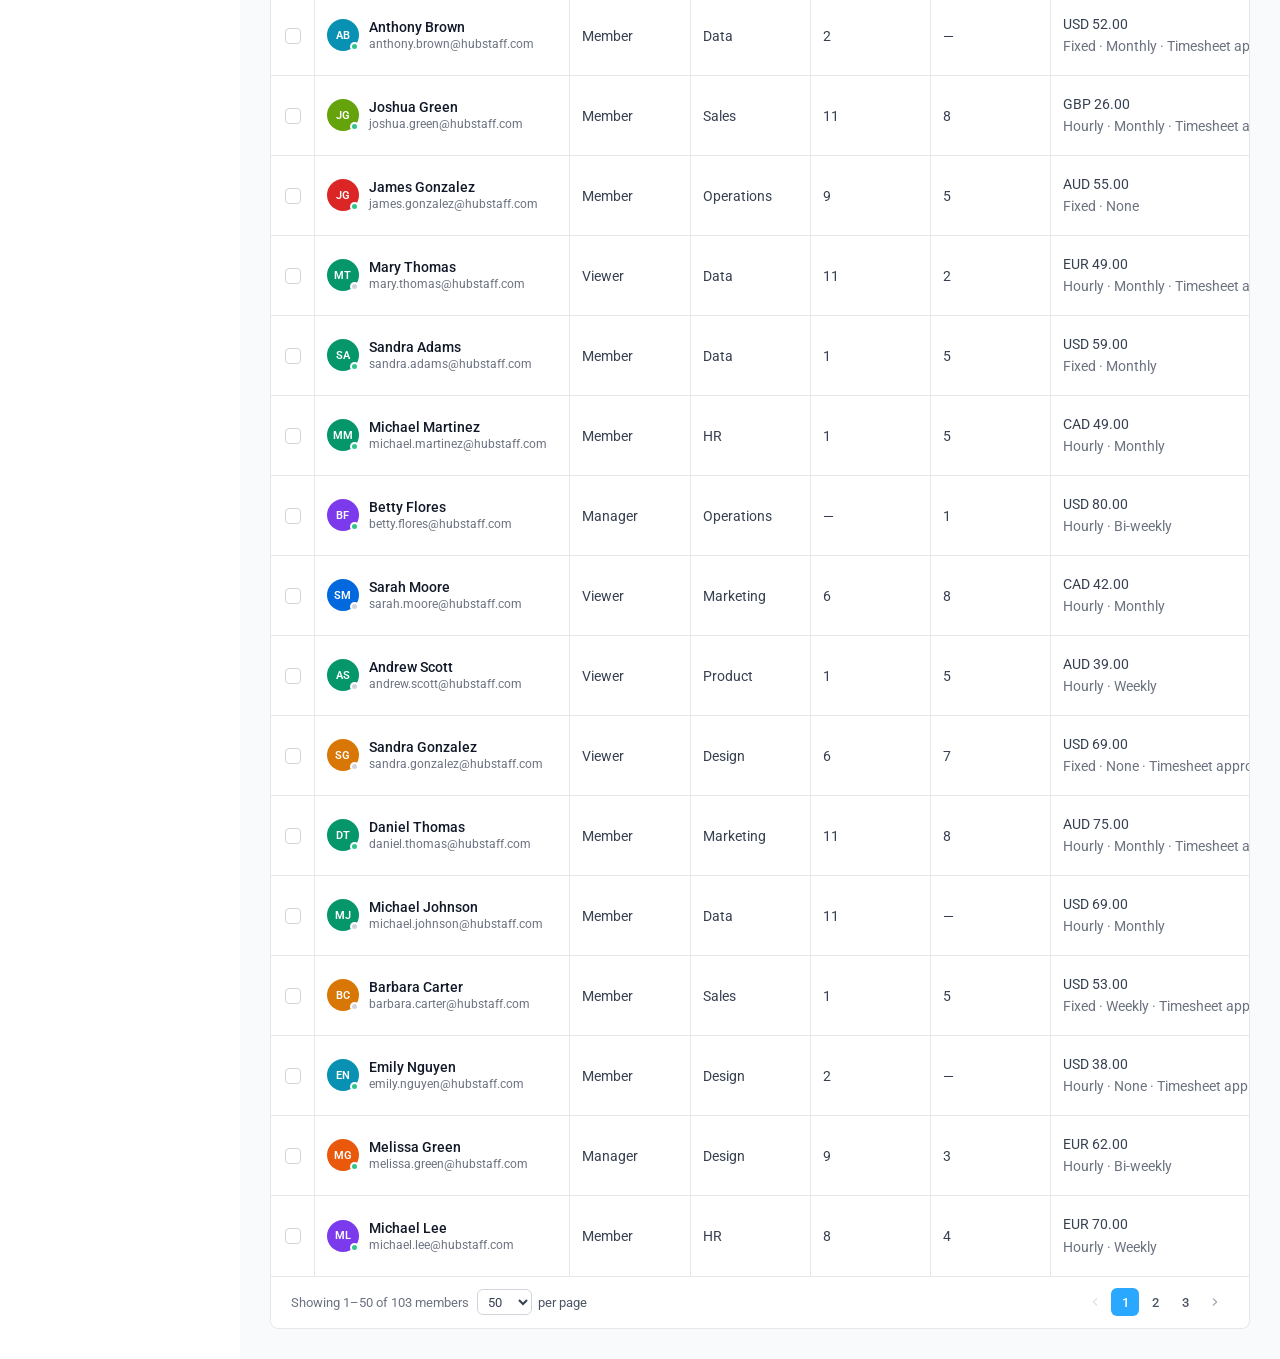
==== commit 73bc5b3f: "Refinement Co-Authored-By: Claude Sonnet 4.6 <noreply@anthropic.com>" ====
--- a/mockup/index.html
+++ b/mockup/index.html
@@ -23,11 +23,11 @@
       </div>
       <div class="pg-actions-wrap">
         <div class="pg-actions">
-          <button class="btn btn--ghost" data-change="Different design — uses a ghost button style (bordered, no fill) instead of a plain text link.">
+          <button class="btn btn--ghost" data-change="Redesigned — Now uses a ghost button with a checklist icon. Moved from the top-right corner to the main action row for more visibility.">
             <span class="material-symbols-rounded">checklist</span>
             Onboarding status
           </button>
-          <button class="btn btn--outline-primary" data-change="New — opens a modal to manually merge any two members into one profile.">
+          <button class="btn btn--outline-primary" data-change-open="Opens a modal to manually merge any two members into one profile.">
             <span class="material-symbols-rounded">merge</span>
             Merge member
           </button>
@@ -53,21 +53,21 @@
     </div>
     <!-- ── Filters row ──────────────────────────────────────── -->
     <div class="pg-header-filters">
-      <div class="pg-filter-wrap" id="member-filter-wrap" data-change-open="New — an &quot;All members&quot; scope selector didn't exist before. We haven't decided if this makes sense yet.">
+      <div class="pg-filter-wrap" id="member-filter-wrap" data-change-open="Scope selector for filtering the table to specific members.">
         <button class="btn btn--ghost pg-filter-select" id="member-filter-btn">
           <span class="pg-filter-label">All members</span>
           <span class="material-symbols-rounded">expand_more</span>
         </button>
         <div class="pg-filter-panel" id="member-filter-panel" hidden></div>
       </div>
-      <div class="pg-filter-wrap" id="team-filter-wrap" data-change-open="New — an &quot;All teams&quot; scope selector didn't exist before. We haven't decided if this makes sense yet.">
+      <div class="pg-filter-wrap" id="team-filter-wrap" data-change-open="Scope selector for filtering the table to a specific team.">
         <button class="btn btn--ghost pg-filter-select" id="team-filter-btn">
           <span class="pg-filter-label">All teams</span>
           <span class="material-symbols-rounded">expand_more</span>
         </button>
         <div class="pg-filter-panel" id="team-filter-panel" hidden></div>
       </div>
-      <button class="btn btn--ghost" id="btn-filters" data-change="Moved — Filters button was previously on the right side of this row. Now sits on the left, next to the scope selectors.">
+      <button class="btn btn--ghost" id="btn-filters" data-change="Moved — Filters button was previously on the right side of this row. It now sits on the left, next to the scope selectors.">
         <span class="material-symbols-rounded">filter_list</span>
         Filters
         <span class="filter-badge" id="filter-badge" hidden></span>
@@ -77,7 +77,7 @@
     <div class="tab-bar">
       <button class="tab-bar__item tab-bar__item--active">Members <span class="tab-bar__count" id="tab-members-count">(100)</span></button>
       <button class="tab-bar__item">Invites <span class="tab-bar__count">(0)</span></button>
-      <button class="tab-bar__item">Invite Links <span class="tab-bar__count">(0)</span></button>
+      <button class="tab-bar__item" data-change-wip="Invite Links tab is being built by the team and will be mirrored here once live.">Invite Links <span class="tab-bar__count">(0)</span></button>
     </div>
   </div>
 
@@ -88,7 +88,7 @@
     <div class="summary-row">
 
       <!-- Members in Paid Seats -->
-      <div class="scard scard--stat" id="card-paid-seats" data-change="Redesigned — replaces the old combined Members card. Now split into 3 separate cards: Paid Seats, Grace Period, and Project Viewers.">
+      <div class="scard scard--stat" id="card-paid-seats" data-change="Redesigned — Replaces the old combined Members card. Now split into 3 separate cards: Paid Seats, Grace Period, and View-only Seats.">
         <div class="scard__label">
           MEMBERS IN PAID SEATS
           <button class="scard__label-icon" data-tooltip="Seats you're currently paying for.&#10;&#10;Open seats fill when members join and clear at the next pay period.">
@@ -105,7 +105,7 @@
       </div>
 
       <!-- Members in Grace Period -->
-      <div class="scard scard--stat" id="card-grace-period">
+      <div class="scard scard--stat" id="card-grace-period" data-change-open="Members in their billing window are now surfaced as a dedicated card.">
         <div class="scard__label">
           MEMBERS IN GRACE PERIOD
           <button class="scard__label-icon" data-tooltip="Members in their 16-day billing window.&#10;&#10;After that, they become paid seats unless merged or removed.">
@@ -122,7 +122,7 @@
       </div>
 
       <!-- Project Viewers -->
-      <div class="scard scard--stat" id="card-viewers" data-change="New — View-only seats are now surfaced as their own card. They don't count toward the seat limit.">
+      <div class="scard scard--stat" id="card-viewers" data-change-open="View-only seats are now surfaced as their own card. They don't count toward the seat limit.">
         <div class="scard__label">
           VIEW-ONLY SEATS
           <button class="scard__label-icon" data-tooltip="Members who don't occupy a paid seat.&#10;&#10;Includes Project Viewers and members with view-only access enabled.&#10;&#10;Reassigning any of these to a standard role makes them billable immediately.">
@@ -138,7 +138,7 @@
         </div>
       </div>
 
-      <div class="scard scard--stat" id="card-merge">
+      <div class="scard scard--stat" id="card-merge" data-change-open="Possible duplicates are now surfaced as a dedicated card with a count and quick access to review them.">
         <div class="scard__label">
           MERGE SUGGESTIONS
           <button class="scard__label-icon" data-tooltip="Possible duplicates detected by name or username similarity with Silent App members. Merge within the grace period to avoid extra charges.">
@@ -154,27 +154,6 @@
         </div>
       </div>
 
-    </div>
-
-    <!-- ── Inline batch actions (batch mode) ────────────────────── -->
-    <div class="batch-inline-wrap" id="batch-inline-wrap" hidden>
-      <div class="batch-inline-btn-wrap" id="batch-inline-btn-wrap">
-        <button class="btn btn--ghost batch-inline-btn" id="batch-inline-btn" disabled>
-          <span id="batch-inline-label">Batch actions</span>
-          <span class="material-symbols-rounded">expand_more</span>
-        </button>
-        <div class="batch-bar__dropdown" id="batch-inline-dropdown" hidden>
-          <div class="batch-bar__header">Batch edit members</div>
-          <button class="batch-bar__item">Edit pay rate</button>
-          <button class="batch-bar__item">Edit bill rate</button>
-          <button class="batch-bar__item batch-pay-period-item batch-bar__item--disabled">Edit pay period</button>
-          <button class="batch-bar__item">Manage weekly limit</button>
-          <button class="batch-bar__item">Manage daily limit</button>
-          <button class="batch-bar__item">Disable time tracking</button>
-          <button class="batch-bar__item">Enable time tracking</button>
-          <button class="batch-bar__item batch-bar__item--destructive">Remove member</button>
-        </div>
-      </div>
     </div>
 
     <!-- ── Table ──────────────────────────────────────────────── -->
@@ -186,13 +165,13 @@
             <span class="material-symbols-rounded search-box__ico">search</span>
             <input class="search-box__input" type="text" id="search-input" placeholder="Search members…" />
           </div>
-          <button class="table-icon-btn table-icon-btn--labeled">
+          <button class="table-icon-btn table-icon-btn--labeled" data-change="Moved — Previously inside the batch actions dropdown. Now a standalone button in the table toolbar.">
             <span class="material-symbols-rounded">upload</span>
             Bulk update members
           </button>
         </div>
         <div class="toolbar-right">
-          <button class="table-icon-btn" aria-label="Export" data-tooltip="Export" data-change="Moved — previously a button in the page header alongside other actions. Now lives inside the table toolbar as an icon button.">
+          <button class="table-icon-btn" aria-label="Export" data-tooltip="Export" data-change="Moved — Previously a button in the page header alongside other actions. Now lives inside the table toolbar as an icon button.">
             <span class="material-symbols-rounded">download</span>
           </button>
           <div class="col-picker-wrapper" id="col-picker-wrapper">
@@ -531,7 +510,7 @@
       </div>
 
       <!-- Billing Status — interactive -->
-      <div class="drawer__field">
+      <div class="drawer__field" data-change-open="Billing Status filter — lets you scope the table to paid seats, grace period, or view-only seats.">
         <span class="drawer__field-label">Billing Status</span>
         <div class="drawer__select-wrap">
           <select class="drawer__select" id="drawer-billing-select">
@@ -545,7 +524,7 @@
       </div>
 
       <!-- Account Type — interactive -->
-      <div class="drawer__field">
+      <div class="drawer__field" data-change-open="Account Type filter — lets you filter by Silent, Standard, SCIM, or SSO account type.">
         <span class="drawer__field-label">Account Type</span>
         <div class="drawer__select-wrap">
           <select class="drawer__select" id="drawer-account-type-select">
@@ -678,7 +657,7 @@
   let active = null;
 
   scroll.addEventListener('mouseover', function (e) {
-    const el = e.target.closest('[data-tooltip]');
+    const el = e.target.closest('.has-tooltip[data-tooltip]');
     if (!el) { hide(); return; }
     if (el === active) return;
     active = el;
@@ -784,13 +763,18 @@
   // ── Tooltip ─────────────────────────────────────────────────────
   document.addEventListener('mousemove', e => {
     if (!document.body.classList.contains('highlight-mode')) return;
-    const target = e.target.closest('[data-change], [data-change-open]');
+    const target = e.target.closest('[data-change], [data-change-open], [data-change-wip]');
     if (!target) { tooltip.hidden = true; return; }
 
     if (target.dataset.changeOpen !== undefined) {
-      tooltip.innerHTML = `<span class="highlight-tooltip__title">Still figuring this out</span>${target.dataset.changeOpen}`;
+      tooltip.innerHTML = `<span class="highlight-tooltip__title">New</span>${target.dataset.changeOpen}`;
+    } else if (target.dataset.changeWip !== undefined) {
+      tooltip.innerHTML = `<span class="highlight-tooltip__title" style="color:#3B82F6">In progress</span>${target.dataset.changeWip}`;
     } else {
-      tooltip.textContent = target.dataset.change;
+      const parts = target.dataset.change.split(' — ');
+      const title = parts[0];
+      const body  = parts.slice(1).join(' — ');
+      tooltip.innerHTML = `<span class="highlight-tooltip__title" style="color:#FCD34D">${title}</span>${body || ''}`;
     }
     tooltip.hidden = false;
 
@@ -809,174 +793,5 @@
 })();
 </script>
 
-<!-- ── Batch mode toggle ────────────────────────────────────────── -->
-<script>
-(function () {
-
-  // ── CSS ──────────────────────────────────────────────────────────
-  const style = document.createElement('style');
-  style.textContent = `
-    .batch-inline-wrap {
-      padding: 0 0 20px;
-    }
-    .batch-inline-btn-wrap {
-      position: relative;
-      display: inline-block;
-    }
-    .batch-inline-btn[disabled] {
-      opacity: .45;
-      cursor: not-allowed;
-      pointer-events: none;
-    }
-    .batch-inline-btn-wrap .batch-bar__dropdown {
-      left: 0;
-      right: auto;
-    }
-    .batch-bar__header {
-      padding: 8px 16px 4px;
-      font-size: 11px;
-      font-weight: 600;
-      letter-spacing: .04em;
-      text-transform: uppercase;
-      color: #6b7280;
-    }
-    .batch-bar__item--disabled {
-      color: #9ca3af;
-      cursor: default;
-    }
-    .batch-bar__item--disabled:hover { background: transparent; }
-    /* Allow tooltips to escape the dropdown bounds */
-    .batch-bar__dropdown { overflow: visible; }
-    .batch-bar__header { border-radius: 6px 6px 0 0; }
-    .batch-bar__item:last-child { border-radius: 0 0 6px 6px; }
-    /* Tooltip for disabled dropdown items — appears to the right */
-    .batch-bar__dropdown .has-tooltip::before {
-      bottom: auto;
-      top: 50%;
-      transform: translateY(-50%);
-      left: calc(100% + 8px);
-      right: auto;
-      max-width: 200px;
-      text-align: left;
-      white-space: normal;
-    }
-  `;
-  document.head.appendChild(style);
-
-  // ── Toggle element ────────────────────────────────────────────────
-  const batchToggleEl = document.createElement('div');
-  batchToggleEl.className = 'silent-toggle';
-  batchToggleEl.setAttribute('role', 'switch');
-  batchToggleEl.setAttribute('aria-checked', 'false');
-  batchToggleEl.setAttribute('aria-label', 'Batch mode');
-  batchToggleEl.setAttribute('tabindex', '0');
-  batchToggleEl.innerHTML = '<div class="silent-toggle__track"><div class="silent-toggle__thumb"></div></div><span class="silent-toggle__label">Batch mode</span>';
-
-  const topbarLeft = document.querySelector('#hs-topbar .hs-topbar-left');
-  if (topbarLeft) {
-    const divider = document.createElement('div');
-    divider.className = 'hs-topbar-divider';
-    const highlightToggle = topbarLeft.querySelector('[aria-label="Highlight changes"]');
-    if (highlightToggle) {
-      // Reuse the divider Highlight changes already inserted; place batch toggle
-      // before it, then add a fresh divider between batch and highlight.
-      topbarLeft.insertBefore(batchToggleEl, highlightToggle);
-      topbarLeft.insertBefore(divider, highlightToggle);
-    } else {
-      topbarLeft.appendChild(divider);
-      topbarLeft.appendChild(batchToggleEl);
-    }
-  }
-
-  // ── Refs ──────────────────────────────────────────────────────────
-  const inlineWrap  = document.getElementById('batch-inline-wrap');
-  const inlineBtn   = document.getElementById('batch-inline-btn');
-  const inlineLabel = document.getElementById('batch-inline-label');
-  const inlineDD    = document.getElementById('batch-inline-dropdown');
-  const batchBar    = document.getElementById('batch-bar');
-
-  function isOn() { return batchToggleEl.classList.contains('is-on'); }
-
-  function selectedCount() {
-    return [...document.querySelectorAll('.row-cb')].filter(c => c.checked).length;
-  }
-
-  function syncInlineBtn() {
-    const n = selectedCount();
-    inlineBtn.disabled = n === 0;
-    inlineLabel.textContent = n > 0 ? `${n} selected` : 'Batch actions';
-    if (n === 0) inlineDD.hidden = true;
-  }
-
-  function syncPayPeriod() {
-    const n = selectedCount();
-    const tooMany = n > 5;
-    document.querySelectorAll('.batch-pay-period-item').forEach(btn => {
-      btn.classList.toggle('batch-bar__item--disabled', tooMany || n === 0);
-      btn.classList.toggle('has-tooltip', tooMany);
-      if (tooMany) {
-        btn.dataset.tooltip = 'Select 5 or fewer members to bulk edit pay periods';
-      } else {
-        delete btn.dataset.tooltip;
-      }
-    });
-  }
-
-  // ── Mode switch ───────────────────────────────────────────────────
-  function applyBatchMode(on) {
-    batchToggleEl.classList.toggle('is-on', on);
-    batchToggleEl.setAttribute('aria-checked', String(on));
-
-    if (on) {
-      inlineWrap.hidden = false;
-      if (!batchBar.hidden) batchBar.hidden = true; // suppress if currently visible
-      syncInlineBtn();
-      syncPayPeriod();
-    } else {
-      inlineWrap.hidden = true;
-      inlineDD.hidden = true;
-      inlineBtn.disabled = true;
-      // Restore bar if there are active selections
-      if (selectedCount() > 0) batchBar.hidden = false;
-    }
-  }
-
-  batchToggleEl.addEventListener('click', () => applyBatchMode(!isOn()));
-  batchToggleEl.addEventListener('keydown', e => {
-    if (e.key === 'Enter' || e.key === ' ') { e.preventDefault(); applyBatchMode(!isOn()); }
-  });
-
-  // ── Sync on checkbox changes ──────────────────────────────────────
-  // Runs in bubble phase, after mockup.js's per-element listeners have fired.
-  document.addEventListener('change', e => {
-    if (e.target.id !== 'check-all' && !e.target.classList.contains('row-cb')) return;
-    syncPayPeriod();
-    if (!isOn()) return;
-    if (!batchBar.hidden) batchBar.hidden = true; // keep suppressed
-    syncInlineBtn();
-  });
-
-  // Re-sync when the table re-renders (page change / filter) — checkboxes reset
-  new MutationObserver(() => {
-    syncPayPeriod();
-    if (!isOn()) return;
-    syncInlineBtn();
-  }).observe(document.getElementById('members-tbody'), { childList: true });
-
-  // ── Inline dropdown toggle ────────────────────────────────────────
-  inlineBtn.addEventListener('click', e => {
-    e.stopPropagation();
-    if (inlineBtn.disabled) return;
-    inlineDD.hidden = !inlineDD.hidden;
-  });
-
-  document.addEventListener('click', e => {
-    if (!document.getElementById('batch-inline-btn-wrap')?.contains(e.target)) {
-      inlineDD.hidden = true;
-    }
-  });
-
-})();
-</script>
 </body>
 </html>
--- a/mockup/assets/mockup.css
+++ b/mockup/assets/mockup.css
@@ -2692,6 +2692,12 @@
   border-radius: 6px;
   cursor: help;
 }
+.highlight-mode [data-change-wip] {
+  outline: 3px solid #3B82F6;
+  outline-offset: 3px;
+  border-radius: 6px;
+  cursor: help;
+}
 .highlight-tooltip {
   position: fixed;
   z-index: 2000;
